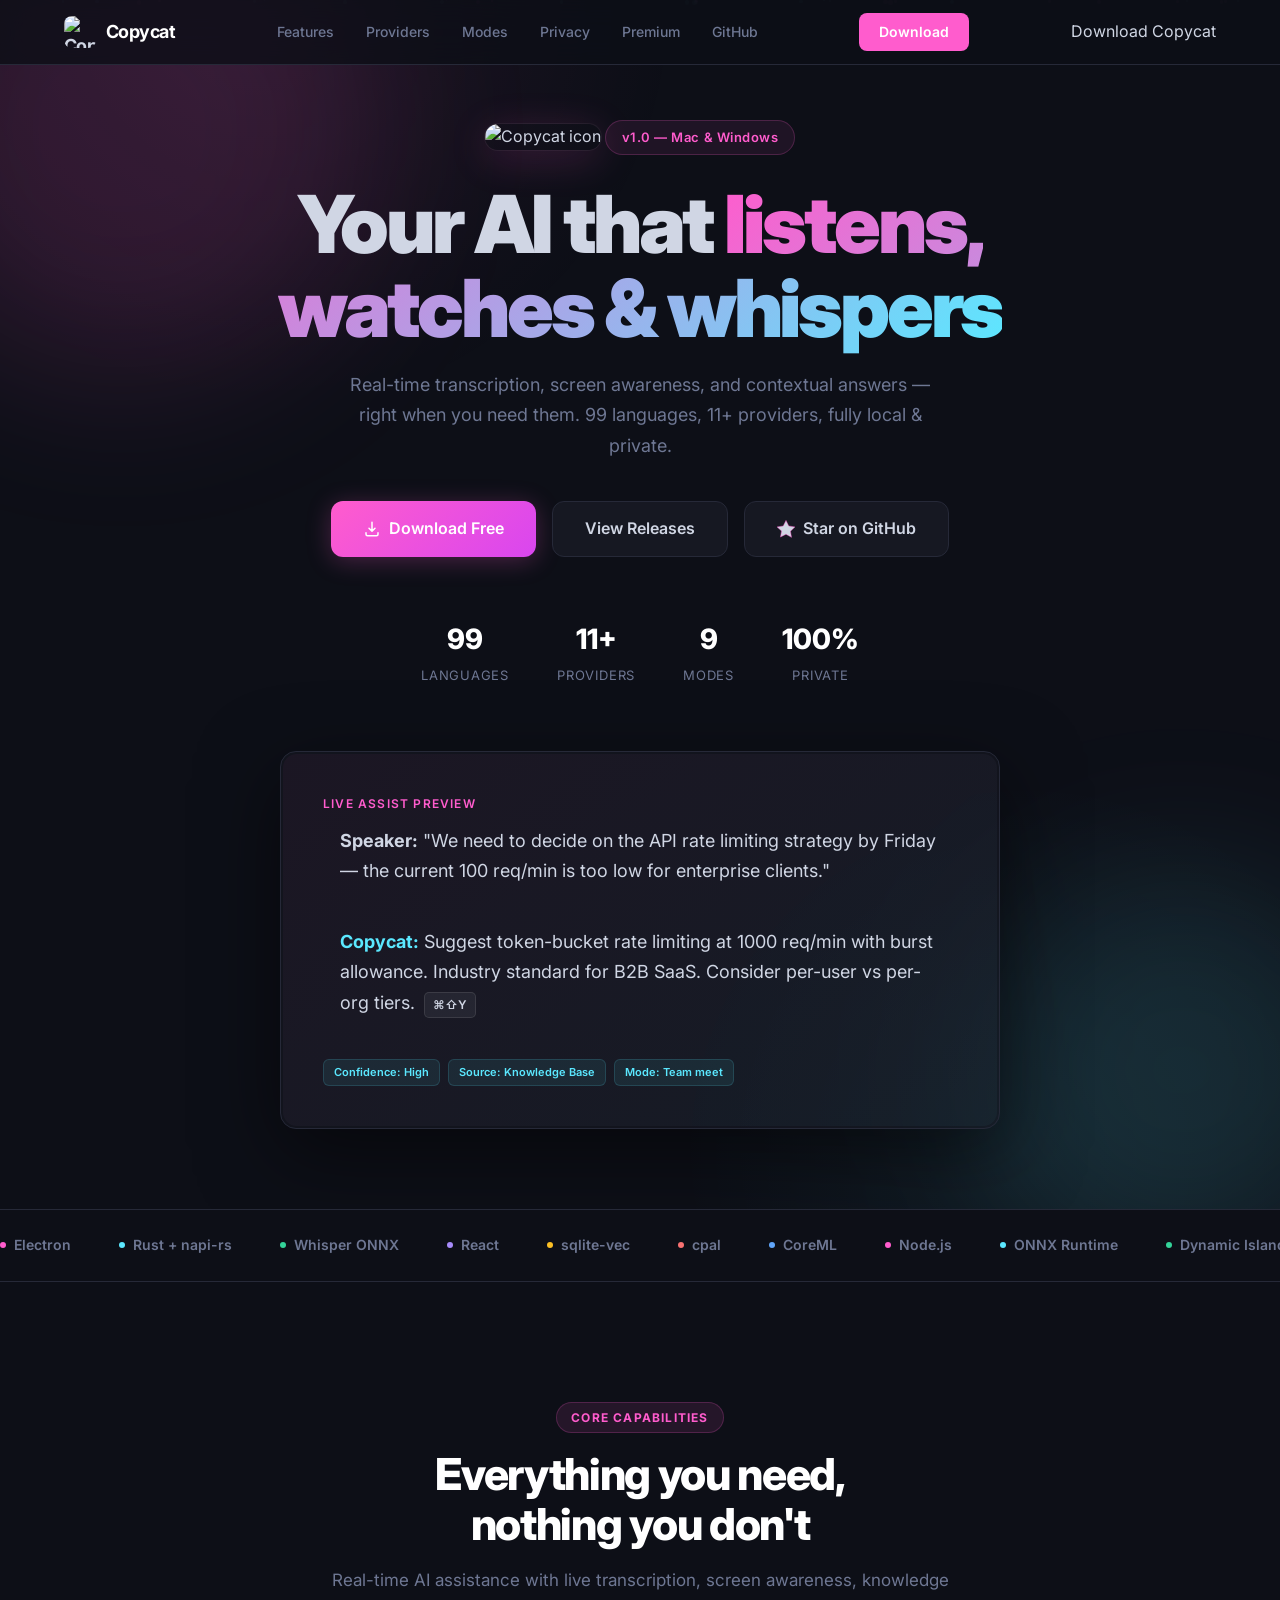
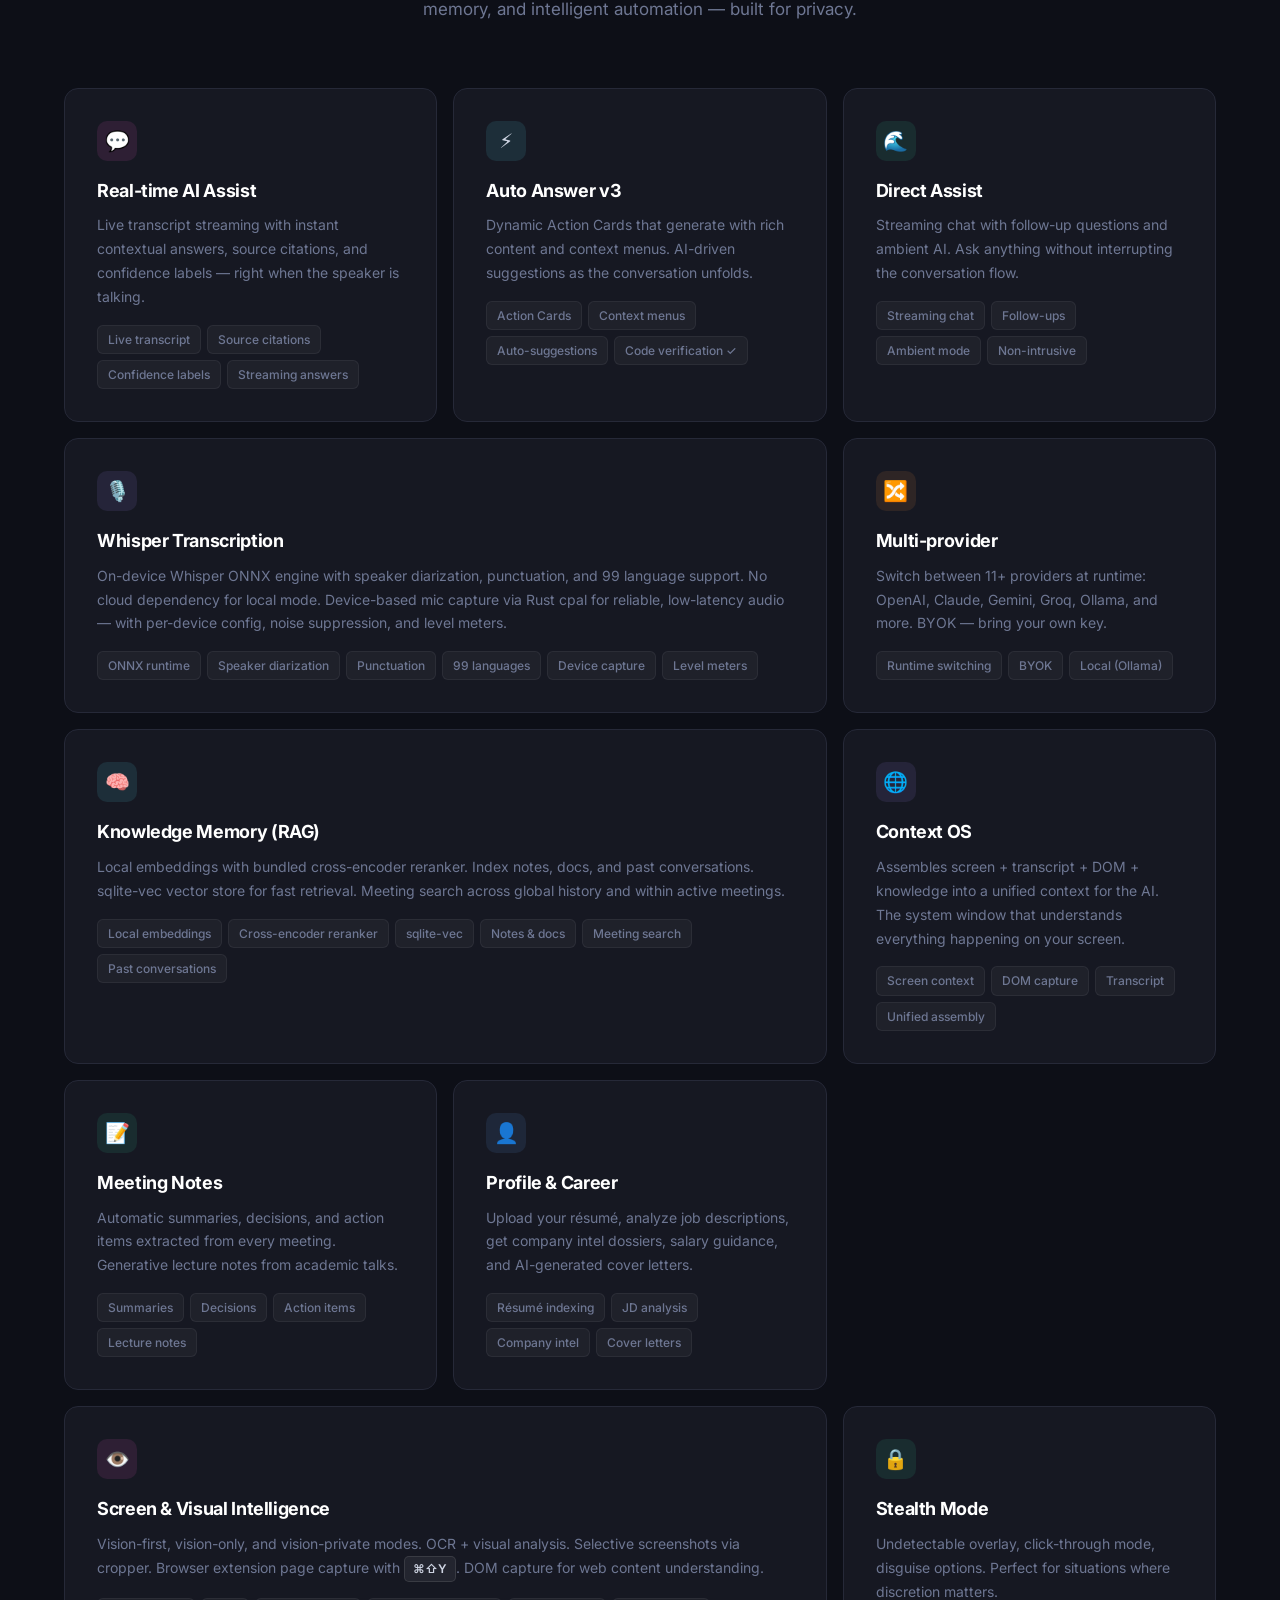
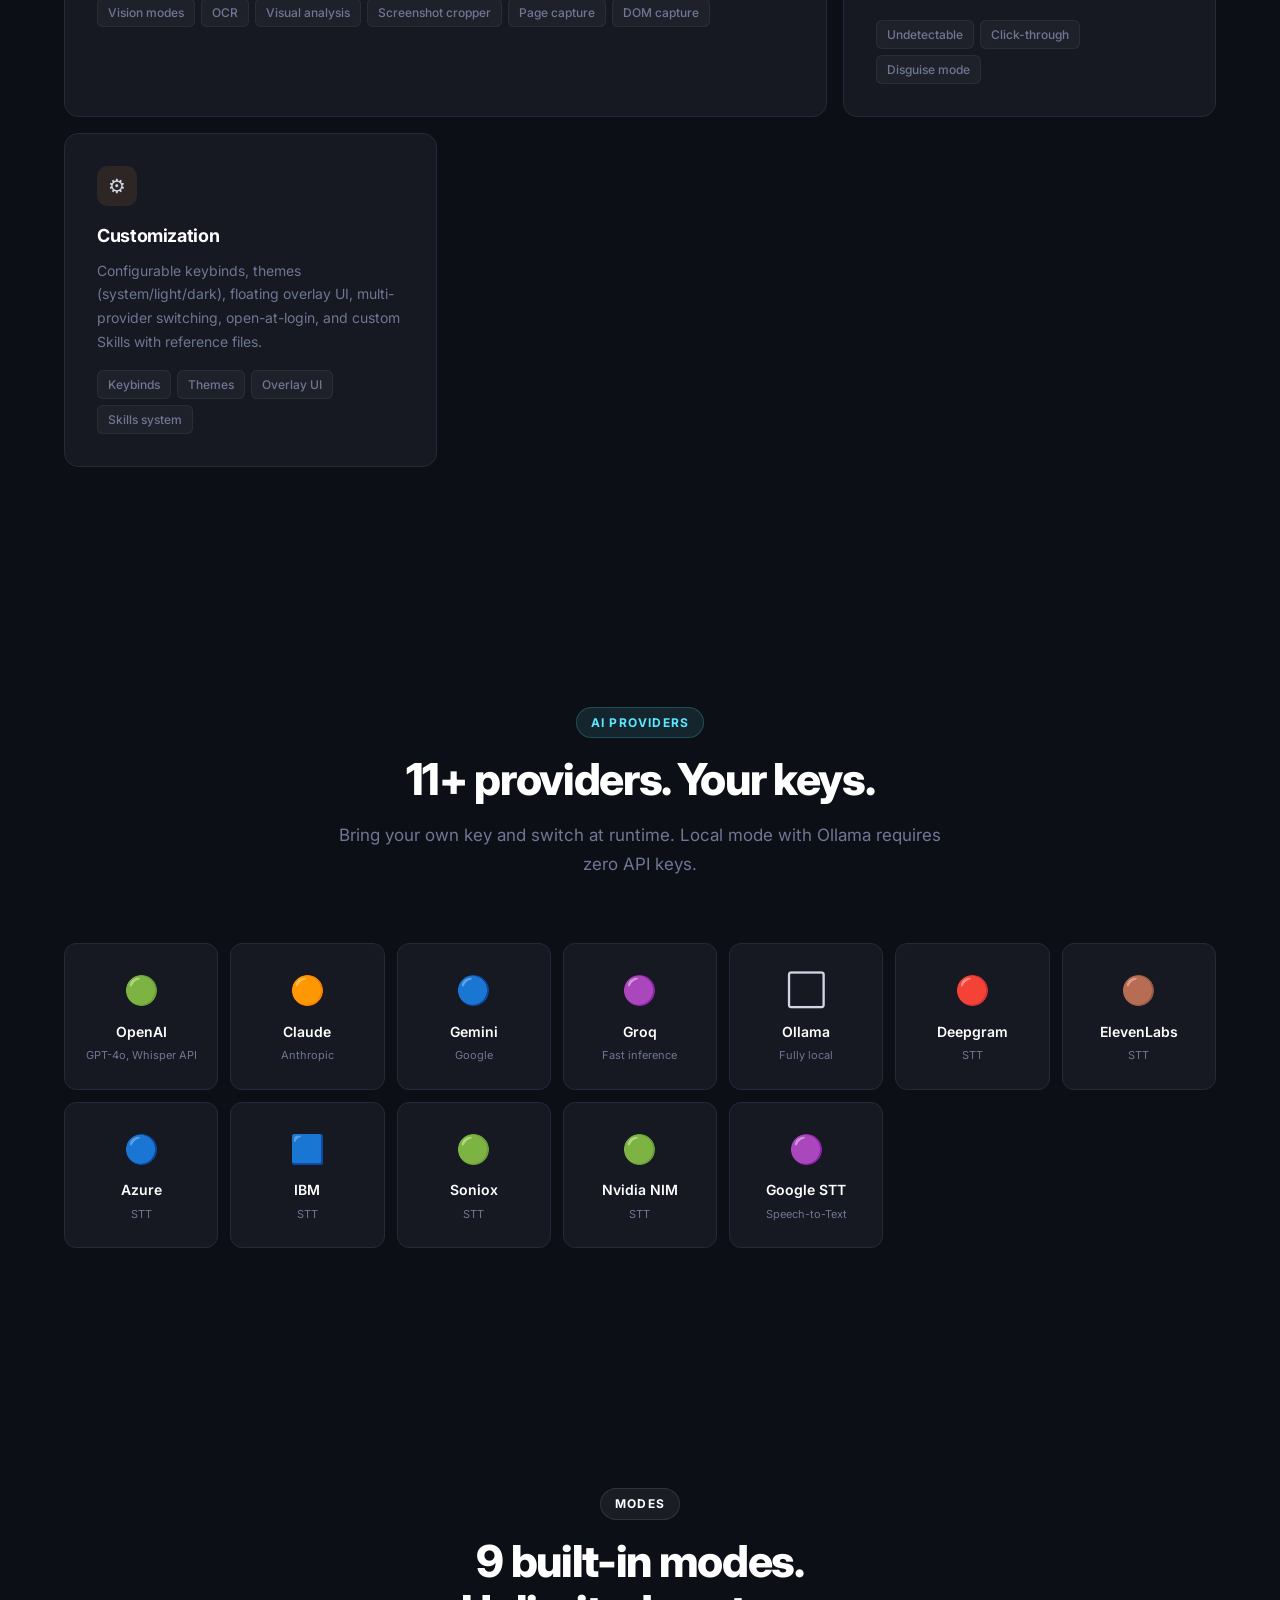
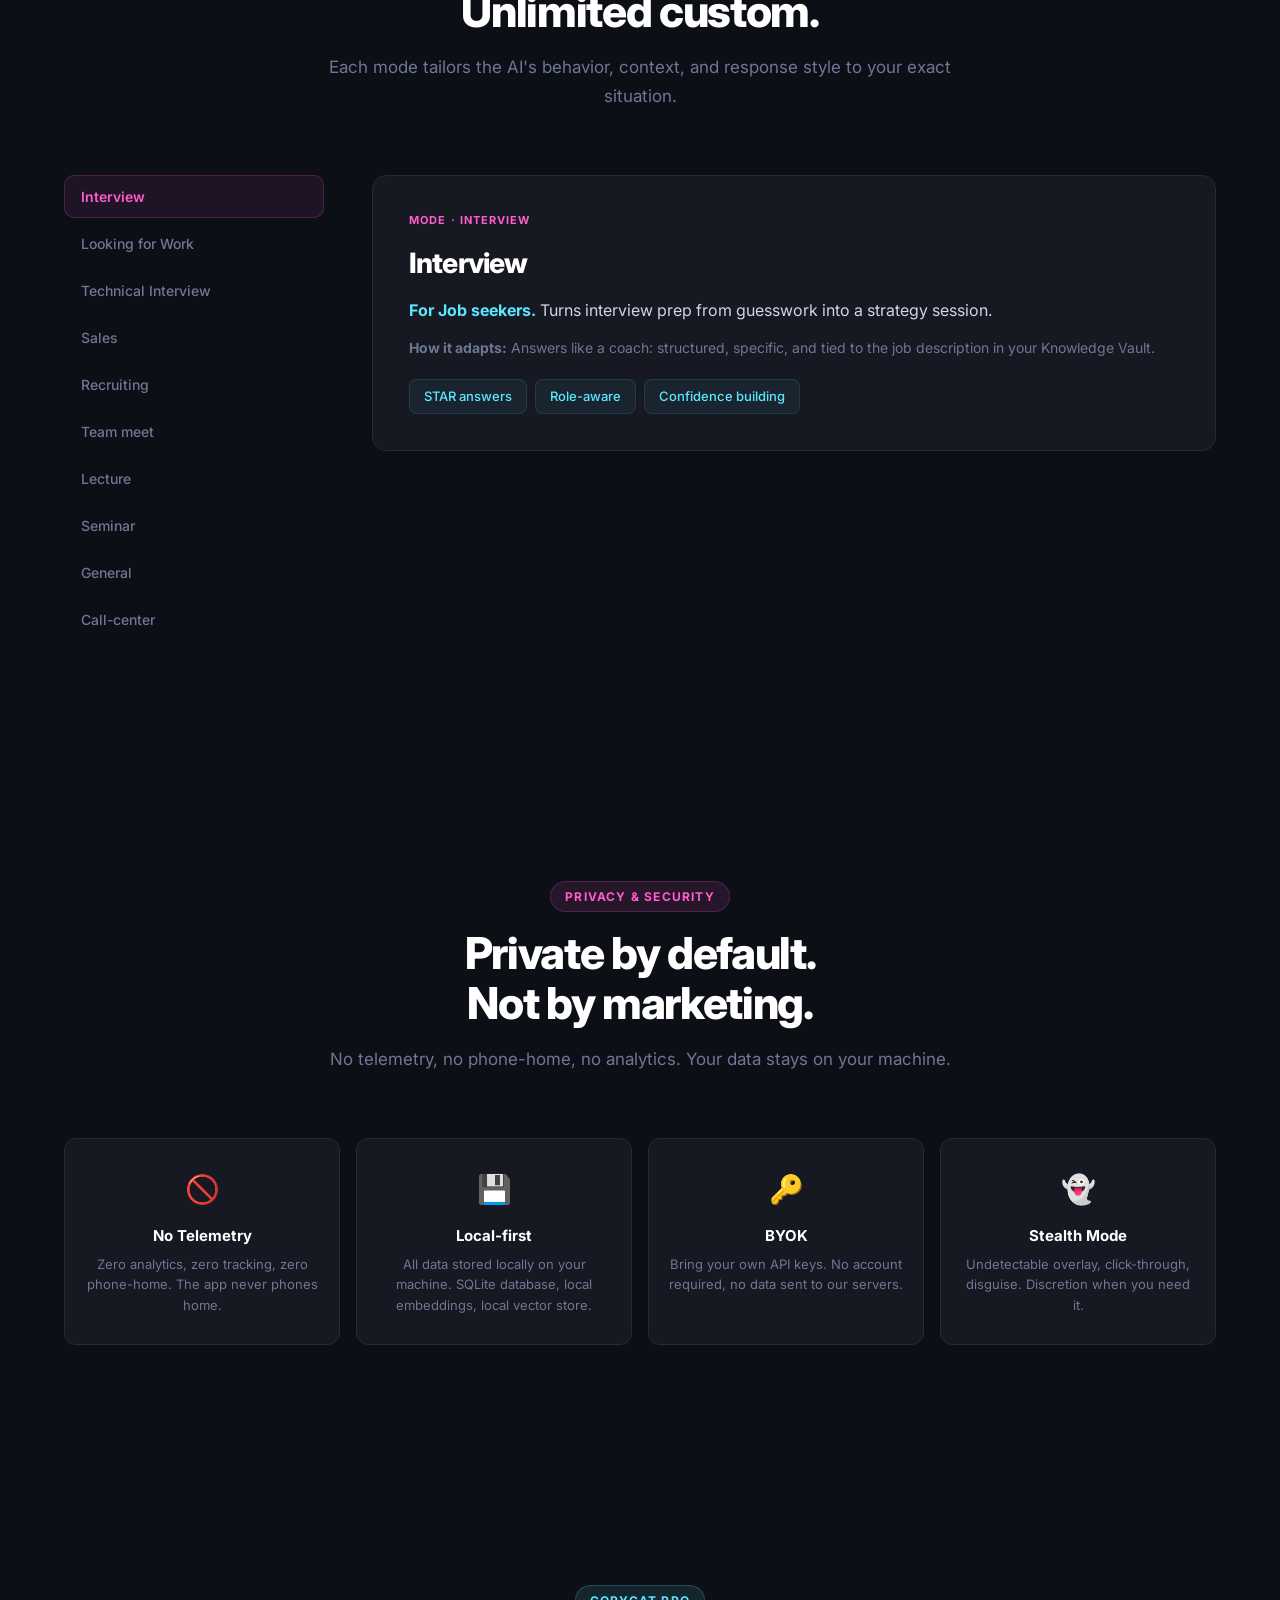
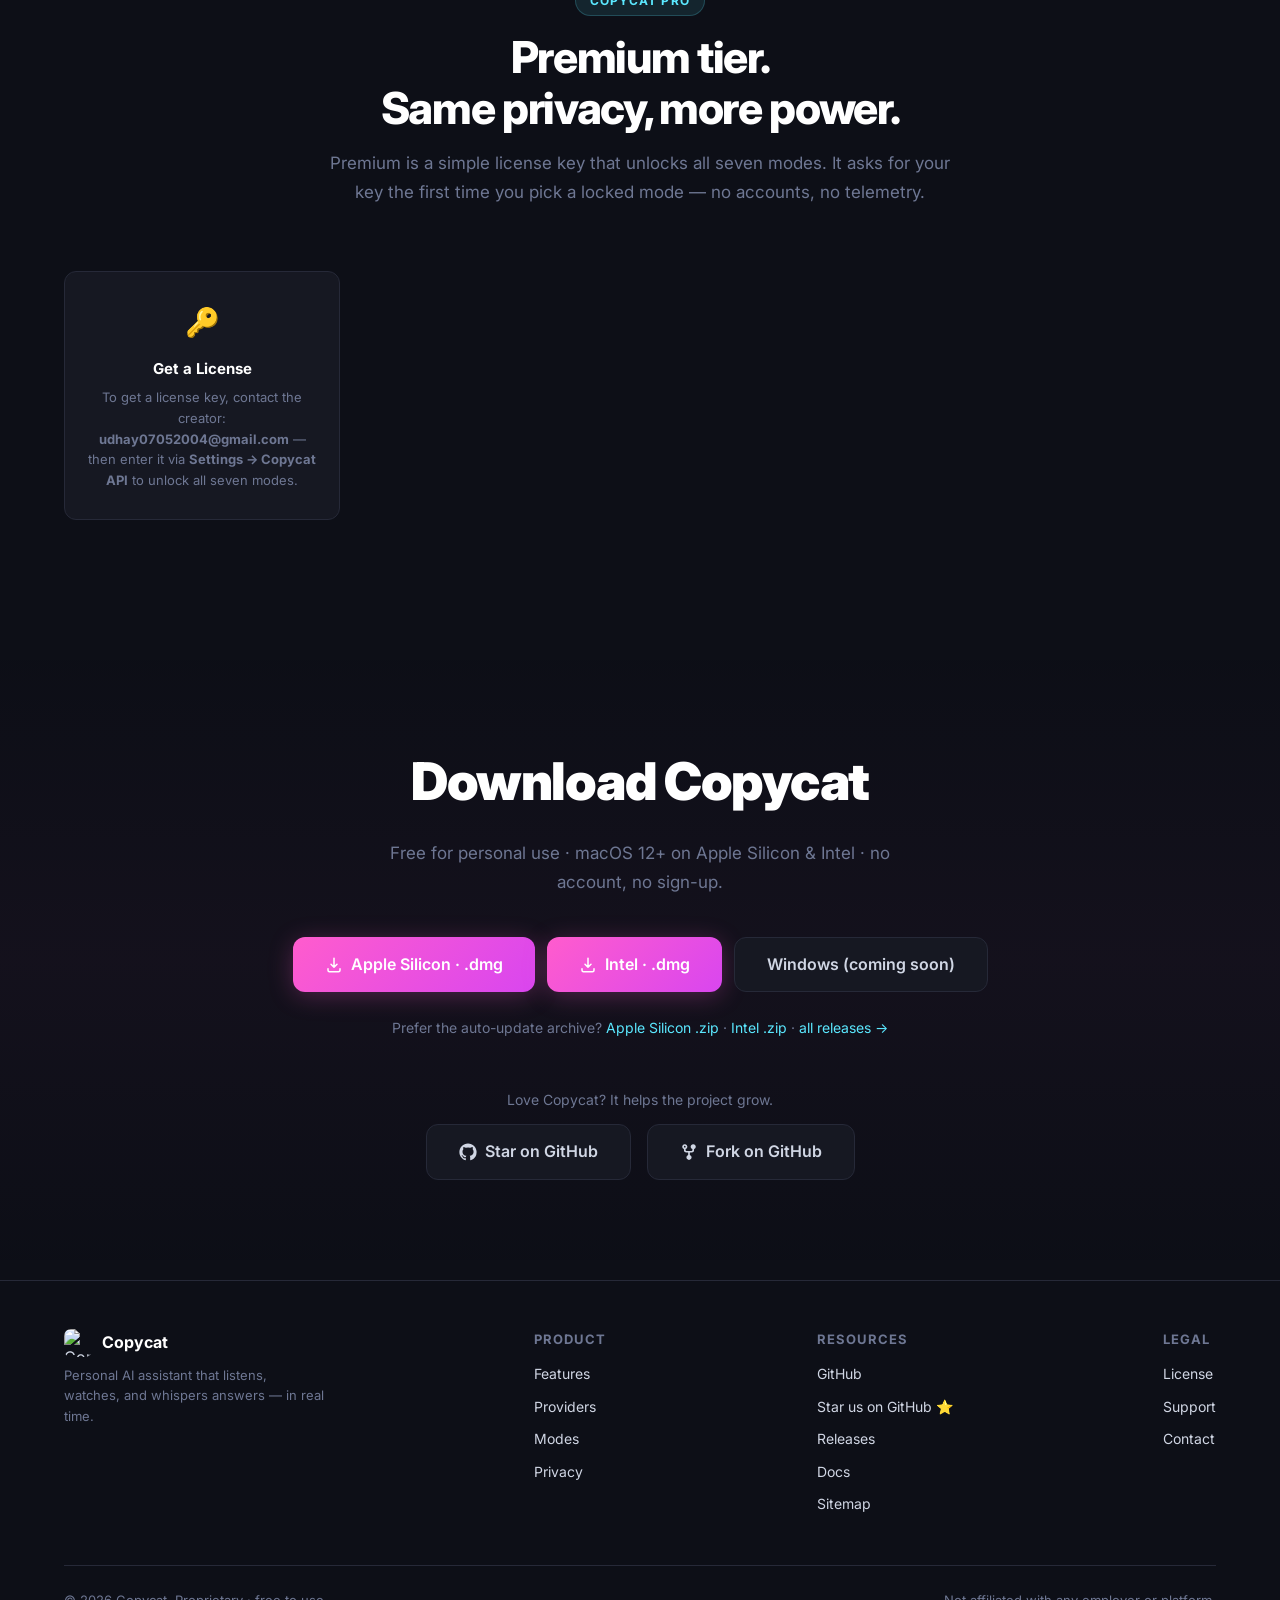
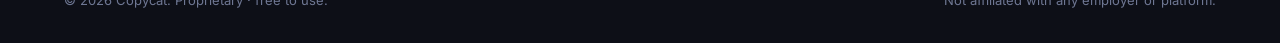
==== docs/index.html @ 07c659f7 "feat(site): publish production SEO landing page to GitHub Pages" ====
<!DOCTYPE html>
<html lang="en">
<head>
  <meta charset="UTF-8">
  <meta name="viewport" content="width=device-width, initial-scale=1.0">
  <title>Copycat — Free AI Meeting Assistant for Mac (Whisper · BYOK · Local-First)</title>
  <meta name="description" content="Copycat is a free, local-first AI meeting assistant for macOS. On-device Whisper transcription, real-time answers, automatic meeting notes, and RAG knowledge memory — with your own LLM keys (BYOK). Download for Apple Silicon & Intel Mac.">
  <meta name="keywords" content="AI meeting assistant, free AI assistant for Mac, real-time transcription, Whisper transcription macOS, on-device speech to text, BYOK LLM, interview prep AI, meeting notes AI, local-first AI, privacy-first AI, download Copycat macOS, Apple Silicon AI assistant, Intel Mac AI assistant">
  <meta name="author" content="Udhay Bhat">
  <meta name="robots" content="index, follow, max-image-preview:large, max-snippet:-1, max-video-preview:-1">
  <meta name="theme-color" content="#0d0f17">
  <meta property="og:site_name" content="Copycat">
  <meta property="og:type" content="website">
  <meta property="og:url" content="https://udhaybhat00.github.io/copycat/">
  <meta property="og:title" content="Copycat — Personal AI Assistant for Mac &amp; Windows">
  <meta property="og:description" content="Real-time AI that listens, watches, and whispers answers — in meetings, interviews, sales calls, lectures, and support.">
  <meta property="og:image" content="https://udhaybhat00.github.io/copycat/og-image.png">
  <meta property="og:image:type" content="image/png">
  <meta property="og:image:width" content="1200">
  <meta property="og:image:height" content="630">
  <meta property="og:image:alt" content="Copycat — the private AI meeting assistant for macOS and Windows">
  <meta name="twitter:card" content="summary_large_image">
  <meta name="twitter:url" content="https://udhaybhat00.github.io/copycat/">
  <meta name="twitter:title" content="Copycat — Personal AI Assistant for Mac &amp; Windows">
  <meta name="twitter:description" content="Real-time AI that listens, watches, and whispers answers — in meetings, interviews, sales calls, lectures, and support.">
  <meta name="twitter:image" content="https://udhaybhat00.github.io/copycat/og-image.png">
  <meta name="twitter:image:alt" content="Copycat — the private AI meeting assistant for macOS and Windows">
  <link rel="canonical" href="https://udhaybhat00.github.io/copycat/">
  <meta name="msapplication-TileColor" content="#0d0f17">
  <link rel="apple-touch-icon" sizes="180x180" href="https://udhaybhat00.github.io/copycat/icon.png">
  <link rel="icon" type="image/png" sizes="512x512" href="https://udhaybhat00.github.io/copycat/icon.png">
  <link rel="icon" type="image/png" sizes="32x32" href="https://udhaybhat00.github.io/copycat/icon.png">
  <link href="https://fonts.googleapis.com/css2?family=Inter:wght@300;400;500;600;700;800;900&display=swap" rel="stylesheet">
  <script type="application/ld+json">
  {
    "@context": "https://schema.org",
    "@type": "SoftwareApplication",
    "name": "Copycat",
    "description": "Personal AI assistant for Mac & Windows with real-time transcription, screen capture, knowledge memory, and privacy-first local processing.",
    "operatingSystem": "macOS 12+, Windows 10+",
    "applicationCategory": "DesktopApplication",
    "url": "https://udhaybhat00.github.io/copycat/",
    "downloadUrl": "https://github.com/udhaybhat00/copycat/releases/latest",
    "sameAs": ["https://github.com/udhaybhat00/copycat"],
    "logo": "https://udhaybhat00.github.io/copycat/icon.png",
    "thumbnailUrl": "https://udhaybhat00.github.io/copycat/icon.png",
    "offers": { "@type": "Offer", "price": "0", "priceCurrency": "USD" },
    "softwareVersion": "1.0.0"
  }
  </script>
  <script type="application/ld+json">
  {
    "@context": "https://schema.org",
    "@type": "FAQPage",
    "mainEntity": [
      {
        "@type": "Question",
        "name": "Is Copycat free?",
        "acceptedAnswer": { "@type": "Answer", "text": "Yes. Copycat is free to download and use for personal use. Copycat Pro is an optional paid upgrade unlocked with a license key; it never adds telemetry or accounts." }
      },
      {
        "@type": "Question",
        "name": "Does Copycat work offline?",
        "acceptedAnswer": { "@type": "Answer", "text": "Transcription and meeting memory are local-first and run on your Mac with on-device Whisper. AI answer generation uses your own LLM provider (BYOK), so those requests need internet access unless you point them at a local model such as Ollama." }
      },
      {
        "@type": "Question",
        "name": "Is my audio uploaded anywhere?",
        "acceptedAnswer": { "@type": "Answer", "text": "No. Audio is captured and transcribed on-device with Whisper. Only the text you choose to send to your configured LLM provider ever leaves your machine." }
      },
      {
        "@type": "Question",
        "name": "Which Macs are supported?",
        "acceptedAnswer": { "@type": "Answer", "text": "macOS 12 or later on Apple Silicon (M1/M2/M3/M4) and Intel (x64) Macs. Download the arm64 build for Apple Silicon and the Intel build for older Macs." }
      },
      {
        "@type": "Question",
        "name": "Do I need an API key to use Copycat?",
        "acceptedAnswer": { "@type": "Answer", "text": "AI answer generation uses bring-your-own-key (BYOK) LLMs such as OpenAI, Anthropic, or a local Ollama model — so you control the provider and cost, and no account is required to download the app." }
      },
      {
        "@type": "Question",
        "name": "Is there a Windows version of Copycat?",
        "acceptedAnswer": { "@type": "Answer", "text": "Not yet. The current release is macOS-only; a Windows 10/11 x64 build is in development and will be published on the GitHub Releases page." }
      },
      {
        "@type": "Question",
        "name": "Why does macOS say the developer cannot be verified?",
        "acceptedAnswer": { "@type": "Answer", "text": "The build is not notarized yet, so Gatekeeper shows a security warning on first launch. Right-click (Control-click) the app and choose Open — you only need to do this once." }
      }
    ]
  }
  </script>
  <style>
    :root {
      --bg: #0d0f17;
      --bg-card: #161822;
      --bg-card-hover: #1c1e2a;
      --border: #262938;
      --text: #d0d6e4;
      --text-muted: #6e7793;
      --magenta: #ff5ccd;
      --cyan: #5be8ff;
      --magenta-dim: #cc4aa3;
      --cyan-dim: #4abfcc;
    }
    * { margin: 0; padding: 0; box-sizing: border-box; }
    html { scroll-behavior: smooth; }
    body {
      font-family: 'Inter', -apple-system, BlinkMacSystemFont, 'Segoe UI', system-ui, sans-serif;
      background: var(--bg);
      color: var(--text);
      line-height: 1.6;
      overflow-x: hidden;
      -webkit-font-smoothing: antialiased;
    }
    .container { max-width: 1200px; margin: 0 auto; padding: 0 24px; }
    a { color: inherit; text-decoration: none; }

    /* ── Scrollbar ── */
    ::-webkit-scrollbar { width: 6px; }
    ::-webkit-scrollbar-track { background: var(--bg); }
    ::-webkit-scrollbar-thumb { background: #333; border-radius: 3px; }

    /* ── Navigation ── */
    .nav {
      position: fixed; top: 0; left: 0; right: 0; z-index: 100;
      background: rgba(13,15,23,.82);
      backdrop-filter: blur(24px) saturate(1.4);
      -webkit-backdrop-filter: blur(24px) saturate(1.4);
      border-bottom: 1px solid var(--border);
      transition: background .3s;
    }
    .nav-inner {
      max-width: 1200px; margin: 0 auto; padding: 0 24px;
      display: flex; align-items: center; justify-content: space-between;
      height: 64px;
    }
    .nav-logo {
      display: flex; align-items: center; gap: 10px; font-weight: 700; font-size: 18px;
      letter-spacing: -.03em;
    }
    .nav-logo img { width: 32px; height: 32px; border-radius: 8px; }
    .nav-logo span { color: #fff; }
    .nav-links { display: flex; gap: 32px; list-style: none; }
    .nav-links a {
      color: var(--text-muted); font-size: 14px; font-weight: 500;
      transition: color .2s;
    }
    .nav-links a:hover { color: var(--cyan); }
    .nav-cta {
      padding: 8px 20px; border-radius: 8px; font-size: 14px; font-weight: 600;
      background: var(--magenta); color: #fff;
      transition: all .25s cubic-bezier(.4,0,.2,1);
    }
    .nav-cta:hover { background: #e64fb8; transform: translateY(-1px); box-shadow: 0 4px 20px rgba(255,92,204,.3); }

    /* Mobile nav toggle */
    .nav-toggle { display: none; background: none; border: none; cursor: pointer; padding: 4px; }
    .nav-toggle span {
      display: block; width: 22px; height: 2px; background: var(--text);
      margin: 5px 0; transition: all .3s;
    }

    /* ── Hero ── */
    .hero {
      min-height: 100vh; display: flex; align-items: center; justify-content: center;
      position: relative; padding: 120px 24px 80px; text-align: center; overflow: hidden;
    }
    .hero::before {
      content: ''; position: absolute; top: -40%; left: -20%; width: 80%; height: 80%;
      background: radial-gradient(circle, rgba(255,92,204,.08) 0%, transparent 60%);
      animation: floatBlob 20s ease-in-out infinite alternate;
      pointer-events: none;
    }
    .hero::after {
      content: ''; position: absolute; bottom: -30%; right: -15%; width: 70%; height: 70%;
      background: radial-gradient(circle, rgba(91,232,255,.06) 0%, transparent 60%);
      animation: floatBlob 16s ease-in-out infinite alternate-reverse;
      pointer-events: none;
    }
    @keyframes floatBlob { 0%{transform:translate(0,0) scale(1)} 100%{transform:translate(40px,-30px) scale(1.1)} }
    .hero-content { position: relative; z-index: 2; max-width: 900px; }
    .hero-icon {
      width: 80px; height: 80px; border-radius: 20px; margin: 0 auto 32px;
      box-shadow: 0 8px 40px rgba(255,92,204,.2), 0 0 0 1px rgba(255,255,255,.05);
      animation: iconPulse 3s ease-in-out infinite;
    }
    @keyframes iconPulse { 0%,100%{transform:translateY(0)} 50%{transform:translateY(-6px)} }
    .hero-badge {
      display: inline-block; padding: 6px 16px; border-radius: 100px;
      background: rgba(255,92,204,.08); border: 1px solid rgba(255,92,204,.2);
      font-size: 13px; font-weight: 600; color: var(--magenta);
      margin-bottom: 24px; letter-spacing: .04em;
    }
    .hero h1 {
      font-size: clamp(40px, 7vw, 80px); font-weight: 900; line-height: 1.05;
      letter-spacing: -.04em; margin-bottom: 20px;
    }
    .hero h1 .glow { background: linear-gradient(135deg, var(--magenta), var(--cyan)); -webkit-background-clip: text; -webkit-text-fill-color: transparent; }
    .hero p {
      font-size: 18px; color: var(--text-muted); max-width: 600px;
      margin: 0 auto 40px; line-height: 1.7;
    }
    .hero-buttons { display: flex; gap: 16px; justify-content: center; flex-wrap: wrap; }
    .btn {
      display: inline-flex; align-items: center; gap: 8px; padding: 14px 32px;
      border-radius: 12px; font-size: 16px; font-weight: 600; cursor: pointer;
      border: none; transition: all .3s cubic-bezier(.4,0,.2,1); position: relative; overflow: hidden;
    }
    .btn-primary {
      background: linear-gradient(135deg, var(--magenta), #d946ef); color: #fff;
      box-shadow: 0 4px 24px rgba(255,92,204,.25);
    }
    .btn-primary:hover { transform: translateY(-2px); box-shadow: 0 8px 32px rgba(255,92,204,.35); }
    .btn-secondary {
      background: var(--bg-card); color: var(--text); border: 1px solid var(--border);
    }
    .btn-secondary:hover { border-color: var(--cyan); color: var(--cyan); transform: translateY(-2px); }
    .hero-stats {
      display: flex; gap: 48px; justify-content: center; margin-top: 60px; flex-wrap: wrap;
    }
    .hero-stat { text-align: center; }
    .hero-stat .num { font-size: 28px; font-weight: 800; color: #fff; display: block; }
    .hero-stat .label { font-size: 13px; color: var(--text-muted); text-transform: uppercase; letter-spacing: .06em; }

    /* ── Glass card ── */
    .glass-preview {
      margin-top: 64px; max-width: 720px; margin-left: auto; margin-right: auto;
      background: rgba(22,24,34,.6); border: 1px solid var(--border); border-radius: 16px;
      padding: 2px; box-shadow: 0 24px 80px rgba(0,0,0,.5);
    }
    .glass-preview-inner { padding: 40px; text-align: left; border-radius: 14px; background: linear-gradient(145deg, rgba(255,92,204,.04), rgba(91,232,255,.04)); }
    .glass-label { font-size: 12px; font-weight: 600; text-transform: uppercase; letter-spacing: .1em; color: var(--magenta); margin-bottom: 12px; }
    .glass-preview-inner p { color: var(--text); line-height: 1.7; }
    .glass-preview-inner .sources { margin-top: 16px; display: flex; gap: 8px; flex-wrap: wrap; }
    .glass-preview-inner .source {
      padding: 4px 10px; border-radius: 6px; font-size: 11px; font-weight: 600;
      background: rgba(91,232,255,.08); color: var(--cyan); border: 1px solid rgba(91,232,255,.15);
    }

    /* ── Section shared ── */
    .section { padding: 120px 0; position: relative; }
    .section-header { text-align: center; margin-bottom: 64px; }
    .section-header .tag {
      display: inline-block; padding: 5px 14px; border-radius: 100px;
      font-size: 12px; font-weight: 700; text-transform: uppercase; letter-spacing: .1em;
      margin-bottom: 16px;
    }
    .tag-magenta { background: rgba(255,92,204,.1); color: var(--magenta); border: 1px solid rgba(255,92,204,.2); }
    .tag-cyan { background: rgba(91,232,255,.1); color: var(--cyan); border: 1px solid rgba(91,232,255,.2); }
    .tag-white { background: rgba(255,255,255,.06); color: #fff; border: 1px solid rgba(255,255,255,.1); }
    .section-header h2 {
      font-size: clamp(28px, 4vw, 44px); font-weight: 800; letter-spacing: -.03em;
      line-height: 1.15; margin-bottom: 16px; color: #fff;
    }
    .section-header p { font-size: 17px; color: var(--text-muted); max-width: 640px; margin: 0 auto; line-height: 1.7; }

    /* ── Features grid ── */
    .features-grid {
      display: grid; gap: 16px;
      grid-template-columns: repeat(3, 1fr);
    }
    .features-grid.cols-2 { grid-template-columns: repeat(2, 1fr); }
    .feature-card {
      background: var(--bg-card); border: 1px solid var(--border); border-radius: 14px;
      padding: 32px; transition: all .35s cubic-bezier(.4,0,.2,1); position: relative; overflow: hidden;
    }
    .feature-card::before {
      content: ''; position: absolute; top: 0; left: 0; right: 0; height: 2px;
      background: linear-gradient(90deg, var(--magenta), var(--cyan));
      opacity: 0; transition: opacity .3s;
    }
    .feature-card:hover { border-color: rgba(255,92,204,.3); background: var(--bg-card-hover); transform: translateY(-4px); box-shadow: 0 12px 40px rgba(0,0,0,.3); }
    .feature-card:hover::before { opacity: 1; }
    .feature-card.wide { grid-column: span 2; }
    .feature-card.full { grid-column: span 3; }
    .feature-card .icon {
      width: 40px; height: 40px; border-radius: 10px; display: flex; align-items: center; justify-content: center;
      font-size: 20px; margin-bottom: 16px;
    }
    .icon-magenta { background: rgba(255,92,204,.1); }
    .icon-cyan { background: rgba(91,232,255,.1); }
    .icon-green { background: rgba(52,211,153,.1); }
    .icon-purple { background: rgba(167,139,250,.1); }
    .icon-orange { background: rgba(251,146,60,.1); }
    .icon-blue { background: rgba(96,165,250,.1); }
    .feature-card h3 { font-size: 18px; font-weight: 700; color: #fff; margin-bottom: 8px; letter-spacing: -.02em; }
    .feature-card p { font-size: 14px; color: var(--text-muted); line-height: 1.7; margin-bottom: 16px; }
    .feature-card ul { list-style: none; display: flex; flex-wrap: wrap; gap: 6px; }
    .feature-card li {
      padding: 4px 10px; border-radius: 6px; font-size: 12px; font-weight: 500;
      background: rgba(255,255,255,.04); color: var(--text-muted); border: 1px solid rgba(255,255,255,.06);
    }

    /* ── Providers ── */
    .providers-grid {
      display: grid; grid-template-columns: repeat(auto-fill, minmax(150px, 1fr)); gap: 12px;
    }
    .provider-card {
      background: var(--bg-card); border: 1px solid var(--border); border-radius: 12px;
      padding: 24px 16px; text-align: center; transition: all .3s;
    }
    .provider-card:hover { border-color: var(--cyan); transform: translateY(-2px); }
    .provider-card .name { font-size: 14px; font-weight: 600; color: #fff; margin-top: 8px; }
    .provider-card .sub { font-size: 11px; color: var(--text-muted); margin-top: 4px; }

    /* ── Modes ── */
    .modes-wrap { display: grid; grid-template-columns: 260px 1fr; gap: 48px; align-items: start; }
    .modes-nav { display: flex; flex-direction: column; gap: 4px; }
    .mode-btn {
      padding: 12px 16px; border-radius: 10px; border: 1px solid transparent;
      background: transparent; color: var(--text-muted); font-size: 14px; font-weight: 500;
      cursor: pointer; text-align: left; transition: all .25s; font-family: inherit;
    }
    .mode-btn:hover { color: #fff; background: rgba(255,255,255,.03); }
    .mode-btn.active {
      background: rgba(255,92,204,.08); border-color: rgba(255,92,204,.2);
      color: var(--magenta); font-weight: 600;
    }
    .mode-panel {
      background: var(--bg-card); border: 1px solid var(--border); border-radius: 14px;
      padding: 36px; min-height: 260px;
    }
    .mode-panel .tag { font-size: 11px; font-weight: 700; text-transform: uppercase; letter-spacing: .1em; color: var(--magenta); margin-bottom: 12px; }
    .mode-panel h3 { font-size: 28px; font-weight: 800; color: #fff; margin-bottom: 12px; letter-spacing: -.03em; }
    .mode-panel .what { font-size: 16px; color: var(--text); margin-bottom: 12px; line-height: 1.6; }
    .mode-panel .how { font-size: 14px; color: var(--text-muted); margin-bottom: 20px; line-height: 1.7; }
    .mode-panel ul { list-style: none; display: flex; flex-wrap: wrap; gap: 8px; }
    .mode-panel li {
      padding: 6px 14px; border-radius: 8px; font-size: 13px; font-weight: 500;
      background: rgba(91,232,255,.06); color: var(--cyan); border: 1px solid rgba(91,232,255,.12);
    }
    @keyframes fadeUp { from { opacity:0; transform:translateY(16px); } to { opacity:1; transform:translateY(0); } }

    /* ── Privacy / CTA ── */
    .privacy-grid { display: grid; grid-template-columns: repeat(4, 1fr); gap: 16px; }
    .privacy-card {
      background: var(--bg-card); border: 1px solid var(--border); border-radius: 12px;
      padding: 28px 20px; text-align: center; transition: all .3s;
    }
    .privacy-card:hover { transform: translateY(-2px); border-color: rgba(52,211,153,.3); }
    .privacy-card .icon { font-size: 28px; margin-bottom: 12px; }
    .privacy-card h4 { font-size: 15px; font-weight: 700; color: #fff; margin-bottom: 6px; }
    .privacy-card p { font-size: 13px; color: var(--text-muted); line-height: 1.6; }

    .cta-section {
      text-align: center; padding: 100px 24px;
      background: linear-gradient(180deg, transparent, rgba(255,92,204,.03), transparent);
    }
    .cta-section h2 { font-size: clamp(32px, 5vw, 52px); font-weight: 900; letter-spacing: -.03em; margin-bottom: 16px; color: #fff; }
    .cta-section p { font-size: 17px; color: var(--text-muted); margin-bottom: 40px; max-width: 560px; margin-left: auto; margin-right: auto; line-height: 1.7; }

    /* ── Footer ── */
    .footer {
      border-top: 1px solid var(--border); padding: 48px 0 32px;
    }
    .footer-inner {
      display: flex; justify-content: space-between; align-items: start; flex-wrap: wrap; gap: 32px;
    }
    .footer-brand { display: flex; align-items: center; gap: 10px; }
    .footer-brand img { width: 28px; height: 28px; border-radius: 7px; }
    .footer-brand span { font-weight: 700; font-size: 16px; color: #fff; }
    .footer-brand-desc { font-size: 13px; color: var(--text-muted); margin-top: 8px; max-width: 260px; line-height: 1.6; }
    .footer-col h4 { font-size: 13px; font-weight: 700; text-transform: uppercase; letter-spacing: .08em; color: var(--text-muted); margin-bottom: 14px; }
    .footer-col a { display: block; font-size: 14px; color: var(--text); margin-bottom: 10px; transition: color .2s; }
    .footer-col a:hover { color: var(--cyan); }
    .footer-bottom {
      margin-top: 40px; padding-top: 24px; border-top: 1px solid var(--border);
      display: flex; justify-content: space-between; align-items: center; flex-wrap: wrap; gap: 12px;
    }
    .footer-bottom p { font-size: 13px; color: var(--text-muted); }

    /* ── Scroll animations ── */
    .reveal { opacity: 0; transform: translateY(28px); transition: opacity .7s cubic-bezier(.4,0,.2,1), transform .7s cubic-bezier(.4,0,.2,1); }
    .reveal.visible { opacity: 1; transform: translateY(0); }
    .reveal-stagger > * { opacity: 0; transform: translateY(20px); transition: opacity .5s cubic-bezier(.4,0,.2,1), transform .5s cubic-bezier(.4,0,.2,1); }
    .reveal-stagger.visible > *:nth-child(1) { transition-delay: .05s; }
    .reveal-stagger.visible > *:nth-child(2) { transition-delay: .1s; }
    .reveal-stagger.visible > *:nth-child(3) { transition-delay: .15s; }
    .reveal-stagger.visible > *:nth-child(4) { transition-delay: .2s; }
    .reveal-stagger.visible > *:nth-child(5) { transition-delay: .25s; }
    .reveal-stagger.visible > *:nth-child(6) { transition-delay: .3s; }
    .reveal-stagger.visible > *:nth-child(n+7) { transition-delay: .35s; }
    .reveal-stagger.visible > * { opacity: 1; transform: translateY(0); }

    /* ── Floating particles ── */
    .particles { position: fixed; top: 0; left: 0; width: 100%; height: 100%; pointer-events: none; z-index: 0; }
    .particle {
      position: absolute; border-radius: 50%; opacity: .15;
      animation: particleDrift linear infinite;
    }
    @keyframes particleDrift {
      0% { transform: translateY(100vh) rotate(0deg); opacity: 0; }
      10% { opacity: .15; }
      90% { opacity: .15; }
      100% { transform: translateY(-10vh) rotate(360deg); opacity: 0; }
    }

    /* ── Tech stack marquee ── */
    .tech-marquee {
      overflow: hidden; padding: 24px 0; border-top: 1px solid var(--border); border-bottom: 1px solid var(--border);
    }
    .marquee-track {
      display: flex; gap: 48px; animation: marqueeScroll 40s linear infinite; width: max-content;
    }
    .marquee-track:hover { animation-play-state: paused; }
    .tech-item { font-size: 14px; font-weight: 600; color: var(--text-muted); white-space: nowrap; display: flex; align-items: center; gap: 8px; }
    .tech-item .dot { width: 6px; height: 6px; border-radius: 50%; }
    @keyframes marqueeScroll { 0%{transform:translateX(0)} 100%{transform:translateX(-50%)} }

    /* ── Responsive ── */
    @media (max-width: 1024px) {
      .features-grid { grid-template-columns: repeat(2, 1fr); }
      .feature-card.wide { grid-column: span 2; }
      .feature-card.full { grid-column: span 2; }
      .privacy-grid { grid-template-columns: repeat(2, 1fr); }
      .modes-wrap { grid-template-columns: 1fr; gap: 24px; }
      .modes-nav { flex-direction: row; flex-wrap: wrap; gap: 6px; }
      .mode-btn { padding: 8px 14px; font-size: 13px; }
    }
    @media (max-width: 768px) {
      .nav-links { display: none; }
      .nav-cta { display: none; }
      .nav-toggle { display: block; }
      /* Mobile menu open */
      .nav.open .nav-links {
        display: flex; flex-direction: column; position: absolute; top: 64px; left: 0; right: 0;
        background: rgba(13,15,23,.96); backdrop-filter: blur(24px); padding: 16px 24px 24px;
        border-bottom: 1px solid var(--border); gap: 16px;
      }
      .nav.open .nav-cta-mobile { display: inline-block; }
      .nav-cta-mobile {
        display: none; margin-top: 8px; padding: 10px 24px; border-radius: 8px; font-size: 14px;
        font-weight: 600; background: var(--magenta); color: #fff; text-align: center;
      }
      .features-grid { grid-template-columns: 1fr; }
      .feature-card.wide, .feature-card.full { grid-column: span 1; }
      .privacy-grid { grid-template-columns: 1fr; }
      .hero h1 { font-size: 36px; }
      .hero-stats { gap: 24px; }
      .hero-stat .num { font-size: 22px; }
      .footer-inner { flex-direction: column; }
    }

    /* ── Floating Orb Glow ── */
    .orb {
      position: absolute; border-radius: 50%; filter: blur(80px); pointer-events: none; z-index: 0;
    }
    .orb-magenta { background: rgba(255,92,204,.12); }
    .orb-cyan { background: rgba(91,232,255,.1); }

    /* ── Divider ── */
    .divider { width: 60px; height: 2px; background: linear-gradient(90deg, var(--magenta), var(--cyan)); margin: 0 auto; border-radius: 1px; }

    /* ── Keyboard shortcut ── */
    .kbd {
      display: inline-block; padding: 2px 8px; border-radius: 5px; font-size: 12px; font-weight: 600;
      background: rgba(255,255,255,.06); border: 1px solid rgba(255,255,255,.1); color: var(--text);
      font-family: inherit;
    }
  </style>
</head>
<body>

  <!-- ── Floating Particles ── -->
  <div class="particles" id="particles"></div>

  <!-- ── Navigation ── -->
  <nav class="nav" id="nav">
    <div class="nav-inner">
      <a href="#" class="nav-logo">
        <img src="https://udhaybhat00.github.io/copycat/icon.png" alt="Copycat" width="32" height="32">
        <span>Copycat</span>
      </a>
      <ul class="nav-links">
        <li><a href="#features">Features</a></li>
        <li><a href="#providers">Providers</a></li>
        <li><a href="#modes">Modes</a></li>
        <li><a href="#privacy">Privacy</a></li>
        <li><a href="#premium">Premium</a></li>
        <li><a href="https://github.com/udhaybhat00/copycat" target="_blank" rel="noopener">GitHub</a></li>
      </ul>
      <a href="#download" class="nav-cta">Download</a>
      <a href="#download" class="nav-cta-mobile" style="display:none;">Download Copycat</a>
      <button class="nav-toggle" id="navToggle" aria-label="Toggle menu">
        <span></span><span></span><span></span>
      </button>
    </div>
  </nav>

  <!-- ── Hero ── -->
  <section class="hero">
    <div class="orb orb-magenta" style="width:500px;height:500px;top:-10%;left:-10%;"></div>
    <div class="orb orb-cyan" style="width:400px;height:400px;bottom:-5%;right:-8%;"></div>
    <div class="hero-content">
      <img src="https://udhaybhat00.github.io/copycat/icon.png" alt="Copycat icon" class="hero-icon" width="80" height="80">
      <div class="hero-badge">v1.0 — Mac &amp; Windows</div>
      <h1>Your AI that <span class="glow">listens, watches &amp; whispers</span></h1>
      <p>Real-time transcription, screen awareness, and contextual answers — right when you need them. 99 languages, 11+ providers, fully local &amp; private.</p>
      <div class="hero-buttons">
        <a href="#download" class="btn btn-primary">
          <svg width="18" height="18" fill="none" viewBox="0 0 24 24"><path d="M12 3v12m0 0l-4-4m4 4l4-4M4 17v2a2 2 0 002 2h12a2 2 0 002-2v-2" stroke="#fff" stroke-width="2" stroke-linecap="round" stroke-linejoin="round"/></svg>
          Download Free
        </a>
        <a href="https://github.com/udhaybhat00/copycat/releases" class="btn btn-secondary" target="_blank" rel="noopener">View Releases</a>
        <a href="https://github.com/udhaybhat00/copycat" class="btn btn-secondary" target="_blank" rel="noopener">
          <svg width="18" height="18" viewBox="0 0 24 24" fill="currentColor" aria-hidden="true"><path d="M12 .587l3.668 7.431 8.2 1.193-5.934 5.787 1.401 8.168L12 18.897l-7.335 3.857 1.401-8.168L.132 9.211l8.2-1.193z" stroke="#ff5ccd" stroke-width="0.6"/></svg>
          Star on GitHub
        </a>
      </div>
      <div class="hero-stats">
        <div class="hero-stat"><span class="num">99</span><span class="label">Languages</span></div>
        <div class="hero-stat"><span class="num">11+</span><span class="label">Providers</span></div>
        <div class="hero-stat"><span class="num">9</span><span class="label">Modes</span></div>
        <div class="hero-stat"><span class="num">100%</span><span class="label">Private</span></div>
      </div>
      <div class="glass-preview">
        <div class="glass-preview-inner">
          <div class="glass-label">Live Assist Preview</div>
          <p><strong>Speaker:</strong> "We need to decide on the API rate limiting strategy by Friday — the current 100 req/min is too low for enterprise clients."</p>
          <p style="margin-top:12px;"><strong style="color:var(--cyan);">Copycat:</strong> Suggest token-bucket rate limiting at 1000 req/min with burst allowance. Industry standard for B2B SaaS. Consider per-user vs per-org tiers. <span class="kbd" style="margin-left:4px;">⌘⇧Y</span></p>
          <div class="sources">
            <span class="source">Confidence: High</span>
            <span class="source">Source: Knowledge Base</span>
            <span class="source">Mode: Team meet</span>
          </div>
        </div>
      </div>
    </div>
  </section>

  <!-- ── Tech Stack Marquee ── -->
  <div class="tech-marquee">
    <div class="marquee-track" id="marquee">
      <span class="tech-item"><span class="dot" style="background:var(--magenta)"></span>Electron</span>
      <span class="tech-item"><span class="dot" style="background:var(--cyan)"></span>Rust + napi-rs</span>
      <span class="tech-item"><span class="dot" style="background:#34d399"></span>Whisper ONNX</span>
      <span class="tech-item"><span class="dot" style="background:#a78bfa"></span>React</span>
      <span class="tech-item"><span class="dot" style="background:#fbbf24"></span>sqlite-vec</span>
      <span class="tech-item"><span class="dot" style="background:#f87171"></span>cpal</span>
      <span class="tech-item"><span class="dot" style="background:#60a5fa"></span>CoreML</span>
      <span class="tech-item"><span class="dot" style="background:var(--magenta)"></span>Node.js</span>
      <span class="tech-item"><span class="dot" style="background:var(--cyan)"></span>ONNX Runtime</span>
      <span class="tech-item"><span class="dot" style="background:#34d399"></span>Dynamic Island UI</span>
      <span class="tech-item"><span class="dot" style="background:#a78bfa"></span>WebSocket</span>
      <span class="tech-item"><span class="dot" style="background:#fbbf24"></span>Cross-Encoder Reranker</span>
      <!-- Duplicate for seamless loop -->
      <span class="tech-item"><span class="dot" style="background:var(--magenta)"></span>Electron</span>
      <span class="tech-item"><span class="dot" style="background:var(--cyan)"></span>Rust + napi-rs</span>
      <span class="tech-item"><span class="dot" style="background:#34d399"></span>Whisper ONNX</span>
      <span class="tech-item"><span class="dot" style="background:#a78bfa"></span>React</span>
      <span class="tech-item"><span class="dot" style="background:#fbbf24"></span>sqlite-vec</span>
      <span class="tech-item"><span class="dot" style="background:#f87171"></span>cpal</span>
      <span class="tech-item"><span class="dot" style="background:#60a5fa"></span>CoreML</span>
      <span class="tech-item"><span class="dot" style="background:var(--magenta)"></span>Node.js</span>
      <span class="tech-item"><span class="dot" style="background:var(--cyan)"></span>ONNX Runtime</span>
      <span class="tech-item"><span class="dot" style="background:#34d399"></span>Dynamic Island UI</span>
      <span class="tech-item"><span class="dot" style="background:#a78bfa"></span>WebSocket</span>
      <span class="tech-item"><span class="dot" style="background:#fbbf24"></span>Cross-Encoder Reranker</span>
    </div>
  </div>

  <!-- ── Core Features ── -->
  <section class="section" id="features">
    <div class="container">
      <div class="section-header reveal">
        <div class="tag tag-magenta">Core Capabilities</div>
        <h2>Everything you need,<br>nothing you don't</h2>
        <p>Real-time AI assistance with live transcription, screen awareness, knowledge memory, and intelligent automation — built for privacy.</p>
      </div>
      <div class="features-grid reveal-stagger">

        <!-- Real-time AI -->
        <div class="feature-card">
          <div class="icon icon-magenta">💬</div>
          <h3>Real-time AI Assist</h3>
          <p>Live transcript streaming with instant contextual answers, source citations, and confidence labels — right when the speaker is talking.</p>
          <ul>
            <li>Live transcript</li>
            <li>Source citations</li>
            <li>Confidence labels</li>
            <li>Streaming answers</li>
          </ul>
        </div>

        <!-- Auto Answer -->
        <div class="feature-card">
          <div class="icon icon-cyan">⚡</div>
          <h3>Auto Answer v3</h3>
          <p>Dynamic Action Cards that generate with rich content and context menus. AI-driven suggestions as the conversation unfolds.</p>
          <ul>
            <li>Action Cards</li>
            <li>Context menus</li>
            <li>Auto-suggestions</li>
            <li>Code verification ✓</li>
          </ul>
        </div>

        <!-- Direct Assist -->
        <div class="feature-card">
          <div class="icon icon-green">🌊</div>
          <h3>Direct Assist</h3>
          <p>Streaming chat with follow-up questions and ambient AI. Ask anything without interrupting the conversation flow.</p>
          <ul>
            <li>Streaming chat</li>
            <li>Follow-ups</li>
            <li>Ambient mode</li>
            <li>Non-intrusive</li>
          </ul>
        </div>

        <!-- Transcription -->
        <div class="feature-card wide">
          <div class="icon icon-purple">🎙️</div>
          <h3>Whisper Transcription</h3>
          <p>On-device Whisper ONNX engine with speaker diarization, punctuation, and 99 language support. No cloud dependency for local mode. Device-based mic capture via Rust cpal for reliable, low-latency audio — with per-device config, noise suppression, and level meters.</p>
          <ul>
            <li>ONNX runtime</li>
            <li>Speaker diarization</li>
            <li>Punctuation</li>
            <li>99 languages</li>
            <li>Device capture</li>
            <li>Level meters</li>
          </ul>
        </div>

        <!-- Multi-provider -->
        <div class="feature-card">
          <div class="icon icon-orange">🔀</div>
          <h3>Multi-provider</h3>
          <p>Switch between 11+ providers at runtime: OpenAI, Claude, Gemini, Groq, Ollama, and more. BYOK — bring your own key.</p>
          <ul>
            <li>Runtime switching</li>
            <li>BYOK</li>
            <li>Local (Ollama)</li>
          </ul>
        </div>

        <!-- Knowledge Memory -->
        <div class="feature-card wide">
          <div class="icon icon-cyan">🧠</div>
          <h3>Knowledge Memory (RAG)</h3>
          <p>Local embeddings with bundled cross-encoder reranker. Index notes, docs, and past conversations. sqlite-vec vector store for fast retrieval. Meeting search across global history and within active meetings.</p>
          <ul>
            <li>Local embeddings</li>
            <li>Cross-encoder reranker</li>
            <li>sqlite-vec</li>
            <li>Notes &amp; docs</li>
            <li>Meeting search</li>
            <li>Past conversations</li>
          </ul>
        </div>

        <!-- Context OS -->
        <div class="feature-card">
          <div class="icon icon-purple">🌐</div>
          <h3>Context OS</h3>
          <p>Assembles screen + transcript + DOM + knowledge into a unified context for the AI. The system window that understands everything happening on your screen.</p>
          <ul>
            <li>Screen context</li>
            <li>DOM capture</li>
            <li>Transcript</li>
            <li>Unified assembly</li>
          </ul>
        </div>

        <!-- Meeting Notes -->
        <div class="feature-card">
          <div class="icon icon-green">📝</div>
          <h3>Meeting Notes</h3>
          <p>Automatic summaries, decisions, and action items extracted from every meeting. Generative lecture notes from academic talks.</p>
          <ul>
            <li>Summaries</li>
            <li>Decisions</li>
            <li>Action items</li>
            <li>Lecture notes</li>
          </ul>
        </div>

        <!-- Profile & Career -->
        <div class="feature-card">
          <div class="icon icon-blue">👤</div>
          <h3>Profile &amp; Career</h3>
          <p>Upload your résumé, analyze job descriptions, get company intel dossiers, salary guidance, and AI-generated cover letters.</p>
          <ul>
            <li>Résumé indexing</li>
            <li>JD analysis</li>
            <li>Company intel</li>
            <li>Cover letters</li>
          </ul>
        </div>

        <!-- Screen & Visual -->
        <div class="feature-card wide">
          <div class="icon icon-magenta">👁️</div>
          <h3>Screen &amp; Visual Intelligence</h3>
          <p>Vision-first, vision-only, and vision-private modes. OCR + visual analysis. Selective screenshots via cropper. Browser extension page capture with <span class="kbd">⌘⇧Y</span>. DOM capture for web content understanding.</p>
          <ul>
            <li>Vision modes</li>
            <li>OCR</li>
            <li>Visual analysis</li>
            <li>Screenshot cropper</li>
            <li>Page capture</li>
            <li>DOM capture</li>
          </ul>
        </div>

        <!-- Stealth & Privacy -->
        <div class="feature-card">
          <div class="icon icon-green">🔒</div>
          <h3>Stealth Mode</h3>
          <p>Undetectable overlay, click-through mode, disguise options. Perfect for situations where discretion matters.</p>
          <ul>
            <li>Undetectable</li>
            <li>Click-through</li>
            <li>Disguise mode</li>
          </ul>
        </div>

        <!-- Customization -->
        <div class="feature-card">
          <div class="icon icon-orange">⚙️</div>
          <h3>Customization</h3>
          <p>Configurable keybinds, themes (system/light/dark), floating overlay UI, multi-provider switching, open-at-login, and custom Skills with reference files.</p>
          <ul>
            <li>Keybinds</li>
            <li>Themes</li>
            <li>Overlay UI</li>
            <li>Skills system</li>
          </ul>
        </div>

      </div>
    </div>
  </section>

  <!-- ── Providers ── -->
  <section class="section" id="providers">
    <div class="container">
      <div class="section-header reveal">
        <div class="tag tag-cyan">AI Providers</div>
        <h2>11+ providers. Your keys.</h2>
        <p>Bring your own key and switch at runtime. Local mode with Ollama requires zero API keys.</p>
      </div>
      <div class="providers-grid reveal-stagger">
        <div class="provider-card"><div style="font-size:28px;">🟢</div><div class="name">OpenAI</div><div class="sub">GPT-4o, Whisper API</div></div>
        <div class="provider-card"><div style="font-size:28px;">🟠</div><div class="name">Claude</div><div class="sub">Anthropic</div></div>
        <div class="provider-card"><div style="font-size:28px;">🔵</div><div class="name">Gemini</div><div class="sub">Google</div></div>
        <div class="provider-card"><div style="font-size:28px;">🟣</div><div class="name">Groq</div><div class="sub">Fast inference</div></div>
        <div class="provider-card"><div style="font-size:28px;">⬜</div><div class="name">Ollama</div><div class="sub">Fully local</div></div>
        <div class="provider-card"><div style="font-size:28px;">🔴</div><div class="name">Deepgram</div><div class="sub">STT</div></div>
        <div class="provider-card"><div style="font-size:28px;">🟤</div><div class="name">ElevenLabs</div><div class="sub">STT</div></div>
        <div class="provider-card"><div style="font-size:28px;">🔵</div><div class="name">Azure</div><div class="sub">STT</div></div>
        <div class="provider-card"><div style="font-size:28px;">🟦</div><div class="name">IBM</div><div class="sub">STT</div></div>
        <div class="provider-card"><div style="font-size:28px;">🟢</div><div class="name">Soniox</div><div class="sub">STT</div></div>
        <div class="provider-card"><div style="font-size:28px;">🟢</div><div class="name">Nvidia NIM</div><div class="sub">STT</div></div>
        <div class="provider-card"><div style="font-size:28px;">🟣</div><div class="name">Google STT</div><div class="sub">Speech-to-Text</div></div>
      </div>
    </div>
  </section>

  <!-- ── Modes ── -->
  <section class="section" id="modes">
    <div class="container">
      <div class="section-header reveal">
        <div class="tag tag-white">Modes</div>
        <h2>9 built-in modes.<br>Unlimited custom.</h2>
        <p>Each mode tailors the AI's behavior, context, and response style to your exact situation.</p>
      </div>
      <div class="modes-wrap reveal">
        <div class="modes-nav" id="modesNav"></div>
        <div class="mode-panel" id="modesPanel"></div>
      </div>
    </div>
  </section>

  <!-- ── Privacy ── -->
  <section class="section" id="privacy">
    <div class="container">
      <div class="section-header reveal">
        <div class="tag tag-magenta">Privacy &amp; Security</div>
        <h2>Private by default.<br>Not by marketing.</h2>
        <p>No telemetry, no phone-home, no analytics. Your data stays on your machine.</p>
      </div>
      <div class="privacy-grid reveal-stagger">
        <div class="privacy-card">
          <div class="icon">🚫</div>
          <h4>No Telemetry</h4>
          <p>Zero analytics, zero tracking, zero phone-home. The app never phones home.</p>
        </div>
        <div class="privacy-card">
          <div class="icon">💾</div>
          <h4>Local-first</h4>
          <p>All data stored locally on your machine. SQLite database, local embeddings, local vector store.</p>
        </div>
        <div class="privacy-card">
          <div class="icon">🔑</div>
          <h4>BYOK</h4>
          <p>Bring your own API keys. No account required, no data sent to our servers.</p>
        </div>
        <div class="privacy-card">
          <div class="icon">👻</div>
          <h4>Stealth Mode</h4>
          <p>Undetectable overlay, click-through, disguise. Discretion when you need it.</p>
        </div>
      </div>
    </div>
  </section>

  <!-- ── Premium ── -->
  <section class="section" id="premium">
    <div class="container">
      <div class="section-header reveal">
        <div class="tag tag-cyan">Copycat Pro</div>
        <h2>Premium tier.<br>Same privacy, more power.</h2>
        <p>Premium is a simple license key that unlocks all seven modes. It asks for your key the first time you pick a locked mode — no accounts, no telemetry.</p>
      </div>
      <div class="privacy-grid reveal-stagger">
        <div class="privacy-card">
          <div class="icon">🔑</div>
          <h4>Get a License</h4>
          <p>To get a license key, contact the creator: <strong>udhay07052004@gmail.com</strong> — then enter it via <strong>Settings → Copycat API</strong> to unlock all seven modes.</p>
        </div>
      </div>
    </div>
  </section>

  <!-- ── CTA ── -->
  <section class="section cta-section" id="download">
    <div class="container reveal">
      <h2>Download Copycat</h2>
      <p>Free for personal use · macOS 12+ on Apple Silicon &amp; Intel · no account, no sign-up.</p>
      <div class="hero-buttons" style="margin-top:40px; flex-wrap:wrap; gap:12px;">
        <a href="https://github.com/udhaybhat00/copycat/releases/download/v1.0.0/Copycat-1.0.0-arm64.dmg" class="btn btn-primary" target="_blank" rel="noopener">
          <svg width="18" height="18" fill="none" viewBox="0 0 24 24"><path d="M12 3v12m0 0l-4-4m4 4l4-4M4 17v2a2 2 0 002 2h12a2 2 0 002-2v-2" stroke="#fff" stroke-width="2" stroke-linecap="round" stroke-linejoin="round"/></svg>
          Apple Silicon · .dmg
        </a>
        <a href="https://github.com/udhaybhat00/copycat/releases/download/v1.0.0/Copycat-1.0.0.dmg" class="btn btn-primary" target="_blank" rel="noopener">
          <svg width="18" height="18" fill="none" viewBox="0 0 24 24"><path d="M12 3v12m0 0l-4-4m4 4l4-4M4 17v2a2 2 0 002 2h12a2 2 0 002-2v-2" stroke="#fff" stroke-width="2" stroke-linecap="round" stroke-linejoin="round"/></svg>
          Intel · .dmg
        </a>
        <a href="https://github.com/udhaybhat00/copycat/releases" class="btn btn-secondary" target="_blank" rel="noopener">Windows (coming soon)</a>
      </div>
      <p style="margin-top:24px; font-size:14px; color:var(--text-muted);">Prefer the auto-update archive?
        <a href="https://github.com/udhaybhat00/copycat/releases/download/v1.0.0/Copycat-1.0.0-arm64-mac.zip" target="_blank" rel="noopener" style="color:var(--cyan);">Apple Silicon .zip</a> ·
        <a href="https://github.com/udhaybhat00/copycat/releases/download/v1.0.0/Copycat-1.0.0-mac.zip" target="_blank" rel="noopener" style="color:var(--cyan);">Intel .zip</a> ·
        <a href="https://github.com/udhaybhat00/copycat/releases" target="_blank" rel="noopener" style="color:var(--cyan);">all releases →</a>
      </p>
      <div style="margin-top:48px;" class="reveal">
        <p style="font-size:14px; color:var(--text-muted); margin-bottom:12px;">Love Copycat? It helps the project grow.</p>
        <div class="hero-buttons">
          <a href="https://github.com/udhaybhat00/copycat" class="btn btn-secondary" target="_blank" rel="noopener">
            <svg width="18" height="18" viewBox="0 0 24 24" fill="currentColor" aria-hidden="true"><path d="M12 .5C5.65.5.5 5.65.5 12c0 5.08 3.29 9.39 7.86 10.91.58.11.79-.25.79-.56 0-.27-.01-1.17-.02-2.12-3.2.7-3.88-1.36-3.88-1.36-.52-1.33-1.28-1.68-1.28-1.68-1.04-.71.08-.7.08-.7 1.15.08 1.76 1.18 1.76 1.18 1.03 1.76 2.7 1.25 3.36.96.1-.75.4-1.25.72-1.54-2.55-.29-5.23-1.28-5.23-5.69 0-1.26.45-2.29 1.19-3.09-.12-.29-.52-1.46.11-3.05 0 0 .97-.31 3.18 1.18a11.1 11.1 0 015.8 0c2.2-1.49 3.17-1.18 3.17-1.18.63 1.59.23 2.76.11 3.05.74.8 1.19 1.83 1.19 3.09 0 4.42-2.69 5.39-5.25 5.68.41.35.77 1.05.77 2.12 0 1.53-.01 2.76-.01 3.14 0 .3.2.67.8.56A11.5 11.5 0 0023.5 12C23.5 5.65 18.35.5 12 .5z"/></svg>
            Star on GitHub
          </a>
          <a href="https://github.com/udhaybhat00/copycat/fork" class="btn btn-secondary" target="_blank" rel="noopener">
            <svg width="18" height="18" viewBox="0 0 16 16" fill="currentColor" aria-hidden="true"><path fill-rule="evenodd" d="M5 3.25a.75.75 0 11-1.5 0 .75.75 0 011.5 0zm0 2.122a2.25 2.25 0 10-1.5 0v.878A2.25 2.25 0 005.75 8.5h1.5v2.128a2.251 2.251 0 101.5 0V8.5h1.5a2.25 2.25 0 002.25-2.25v-.878a2.25 2.25 0 10-1.5 0v.878a.75.75 0 01-.75.75h-4.5A.75.75 0 015 6.25v-.878z"/></svg>
            Fork on GitHub
          </a>
        </div>
      </div>
    </div>
  </section>

  <!-- ── Footer ── -->
  <footer class="footer">
    <div class="container">
      <div class="footer-inner">
        <div>
          <div class="footer-brand">
            <img src="https://udhaybhat00.github.io/copycat/icon.png" alt="Copycat" width="28" height="28">
            <span>Copycat</span>
          </div>
          <p class="footer-brand-desc">Personal AI assistant that listens, watches, and whispers answers — in real time.</p>
        </div>
        <div class="footer-col">
          <h4>Product</h4>
          <a href="#features">Features</a>
          <a href="#providers">Providers</a>
          <a href="#modes">Modes</a>
          <a href="#privacy">Privacy</a>
        </div>
        <div class="footer-col">
          <h4>Resources</h4>
          <a href="https://github.com/udhaybhat00/copycat" target="_blank" rel="noopener">GitHub</a>
          <a href="https://github.com/udhaybhat00/copycat/stargazers" target="_blank" rel="noopener">Star us on GitHub ⭐</a>
          <a href="https://github.com/udhaybhat00/copycat/releases" target="_blank" rel="noopener">Releases</a>
          <a href="https://github.com/udhaybhat00/copycat#readme" target="_blank" rel="noopener">Docs</a>
          <a href="/sitemap.xml" rel="noopener">Sitemap</a>
        </div>
        <div class="footer-col">
          <h4>Legal</h4>
          <a href="https://github.com/udhaybhat00/copycat/blob/main/LICENSE.md" target="_blank" rel="noopener">License</a>
          <a href="https://github.com/udhaybhat00/copycat/issues" target="_blank" rel="noopener">Support</a>
          <a href="mailto:udhay07052004@gmail.com">Contact</a>
        </div>
      </div>
      <div class="footer-bottom">
        <p>&copy; 2026 Copycat. Proprietary · free to use.</p>
        <p>Not affiliated with any employer or platform.</p>
      </div>
    </div>
  </footer>

  <script>
    // ── Scroll reveal ──
    (function () {
      var obs = new IntersectionObserver(function (entries) {
        entries.forEach(function (e) { if (e.isIntersecting) { e.target.classList.add('visible'); } });
      }, { threshold: 0.1, rootMargin: '0px 0px -40px 0px' });
      document.querySelectorAll('.reveal, .reveal-stagger').forEach(function (el) { obs.observe(el); });
    })();

    // ── Particles ──
    (function () {
      var c = document.getElementById('particles');
      for (var i = 0; i < 30; i++) {
        var p = document.createElement('div');
        p.className = 'particle';
        var size = Math.random() * 4 + 1;
        var isCyan = Math.random() > 0.5;
        p.style.cssText = 'width:' + size + 'px;height:' + size + 'px;left:' + (Math.random() * 100) + '%;background:' + (isCyan ? 'var(--cyan)' : 'var(--magenta)') + ';animation-duration:' + (Math.random() * 20 + 15) + 's;animation-delay:' + (Math.random() * 10) + 's;';
        c.appendChild(p);
      }
    })();

    // ── Mobile nav toggle ──
    (function () {
      var btn = document.getElementById('navToggle');
      var nav = document.getElementById('nav');
      btn.addEventListener('click', function () { nav.classList.toggle('open'); });
      // Show mobile CTA
      var mobCta = nav.querySelector('.nav-cta-mobile');
      if (mobCta) mobCta.style.display = nav.classList.contains('open') ? 'inline-block' : '';
    })();

    // ── Modes ──
    (function () {
      var modes = [
        { name: "Interview", who: "Job seekers", what: "Turns interview prep from guesswork into a strategy session.", how: "Answers like a coach: structured, specific, and tied to the job description in your Knowledge Vault.", tags: ["STAR answers", "Role-aware", "Confidence building"] },
        { name: "Looking for Work", who: "Active candidates", what: "Keeps your job search sharp — every answer is tied to the roles you're targeting.", how: "References your profile, résumé, and target JDs to keep every answer on-brand and on-message.", tags: ["Job targeting", "Profile-aware", "Application coaching"] },
        { name: "Technical Interview", who: "Engineering candidates", what: "Handles system design, debugging, and coding questions without breaking a sweat.", how: "Keeps relevant specs, code conventions, and past projects in context so answers read like you wrote them.", tags: ["System design", "Code walkthrough", "Spec-aware"] },
        { name: "Sales", who: "Sales reps", what: "Keeps the pitch moving and the objection log full.", how: "Tracks the prospect's concerns line by line, keeps competitor battlecards in context, and answers like a senior rep.", tags: ["Objection handling", "Battlecards", "Pitch tracking"] },
        { name: "Recruiting", who: "Recruiters", what: "Lives in the req and reminds you what the candidate said — across every stage.", how: "Keeps the job description and candidate notes in context and summarizes each conversation against the role.", tags: ["Reqs & JDs", "Candidate notes", "Stage summaries"] },
        { name: "Team meet", who: "Teams", what: "The meeting secretary that never misses an action item.", how: "Frames answers around owners, deadlines, and decisions so follow-ups are ready the moment the call ends.", tags: ["Action items", "Decisions", "Owners & dates"] },
        { name: "Lecture", who: "Students", what: "Follows the syllabus and turns a dense lecture into a usable study sheet.", how: "Keeps the course material in context and adapts answers to the professor's pacing and notation.", tags: ["Syllabus-aware", "Study sheets", "Notation tracking"] },
        { name: "Seminar", who: "Researchers", what: "Tracks technical depth without losing the thread of the talk.", how: "Keeps presentation specs and papers in context and answers in the room's technical register.", tags: ["Paper-aware", "Technical register", "Q&A support"] },
        { name: "General", who: "Everyone", what: "A reliable co-pilot for any conversation, meeting, or brainstorm.", how: "Plain, grounded answers from the live transcript — no persona, just the facts of what was said.", tags: ["Grounded answers", "Live transcript", "Simple"] },
        { name: "Call-center", who: "Support teams", what: "Built for high-volume, script-driven calls.", how: "Tracks known issues and the support script, and surfaces the likely fix while the customer is still talking.", tags: ["Known-issue lookup", "Script support", "Fast answers"] }
      ];
      var navEl = document.getElementById("modesNav");
      var panel = document.getElementById("modesPanel");
      function select(i) {
        [].forEach.call(navEl.children, function (b, k) { b.classList.toggle("active", k === i); });
        var m = modes[i];
        panel.innerHTML = "";
        panel.style.animation = "none"; void panel.offsetWidth; panel.style.animation = "";
        var tag = document.createElement("div"); tag.className = "tag"; tag.textContent = "MODE · " + m.name.toLowerCase().replace(/[^a-z0-9]+/g, "-");
        var h = document.createElement("h3"); h.textContent = m.name;
        var who = document.createElement("p"); who.className = "what"; who.innerHTML = "<b style='color:var(--cyan)'>For " + m.who + ".</b> " + m.what;
        var how = document.createElement("p"); how.className = "how"; how.innerHTML = "<b>How it adapts:</b> " + m.how;
        var ul = document.createElement("ul");
        m.tags.forEach(function (t) { var li = document.createElement("li"); li.textContent = t; ul.appendChild(li); });
        [tag, h, who, how, ul].forEach(function (n) { panel.appendChild(n); });
      }
      modes.forEach(function (m, i) {
        var b = document.createElement("button");
        b.className = "mode-btn"; b.type = "button"; b.textContent = m.name;
        b.addEventListener("click", function () { select(i); });
        navEl.appendChild(b);
      });
      select(0);
    })();
  </script>
</body>
</html>
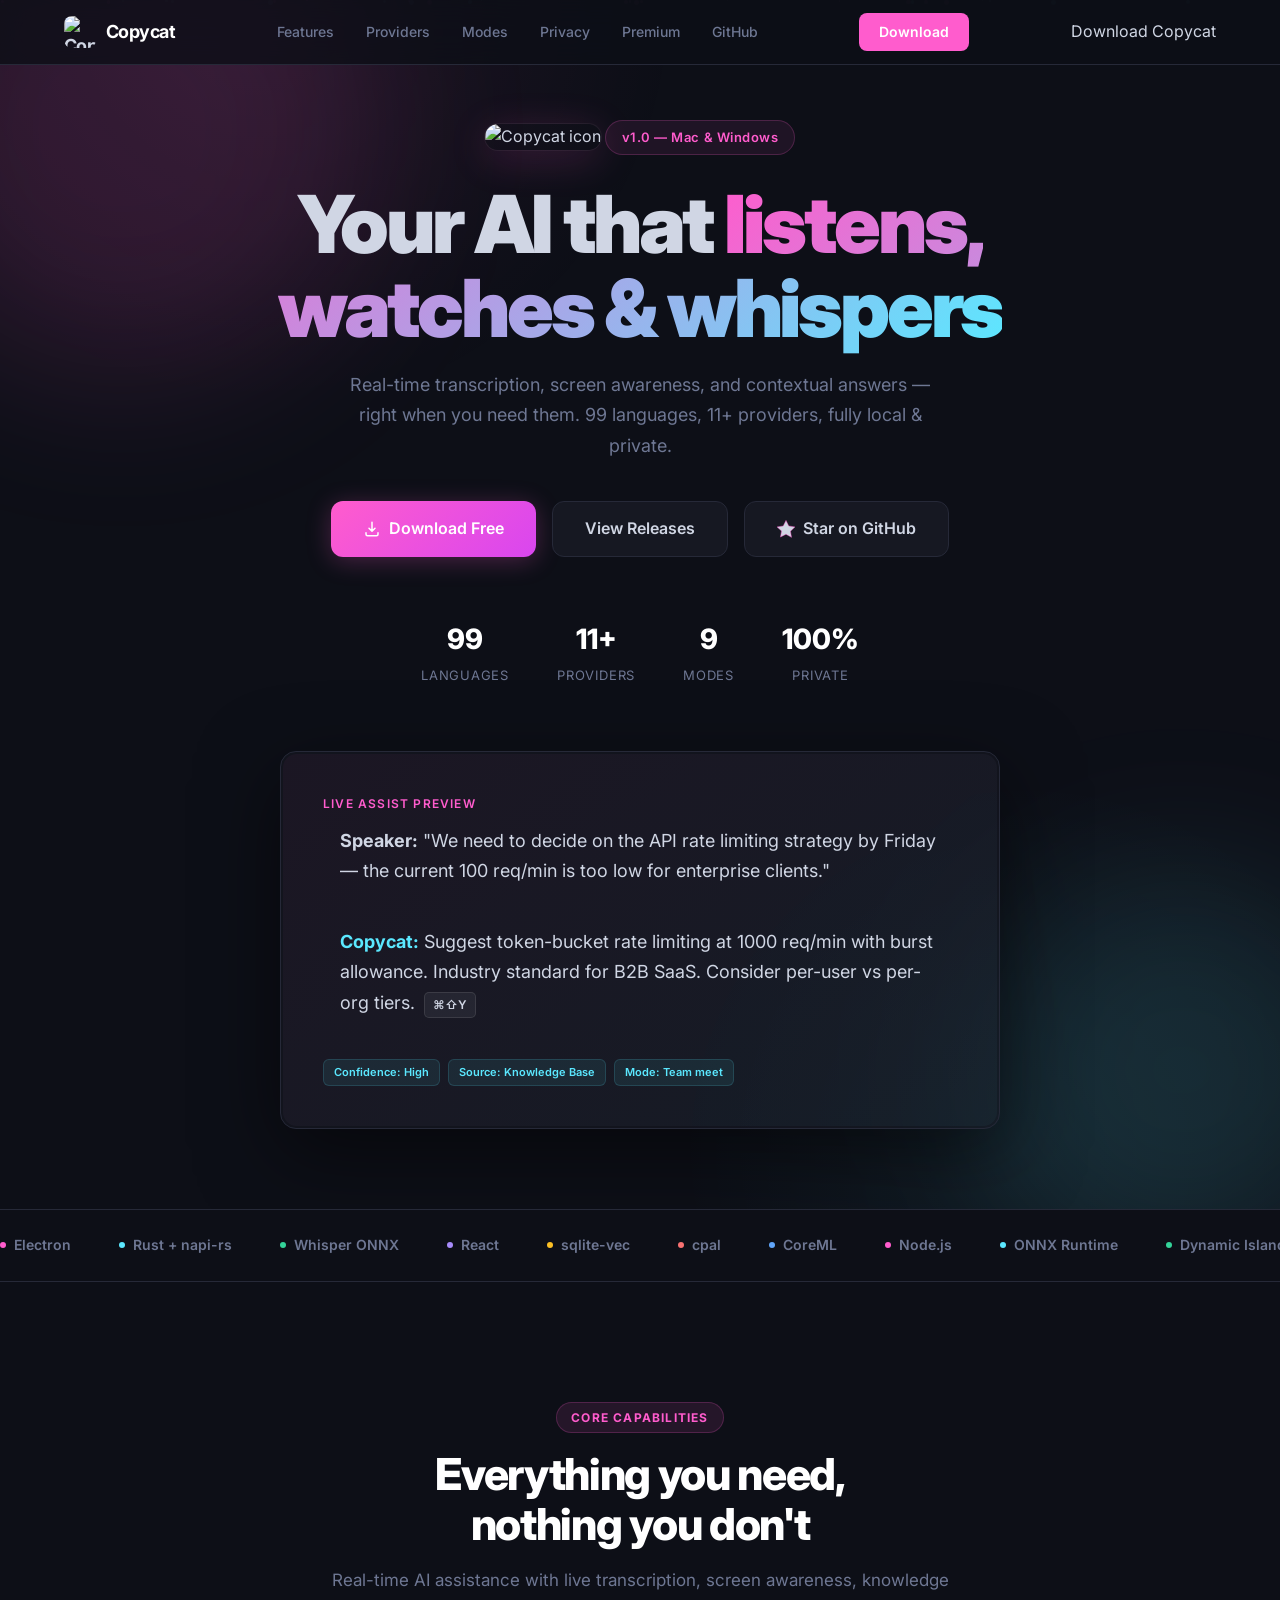
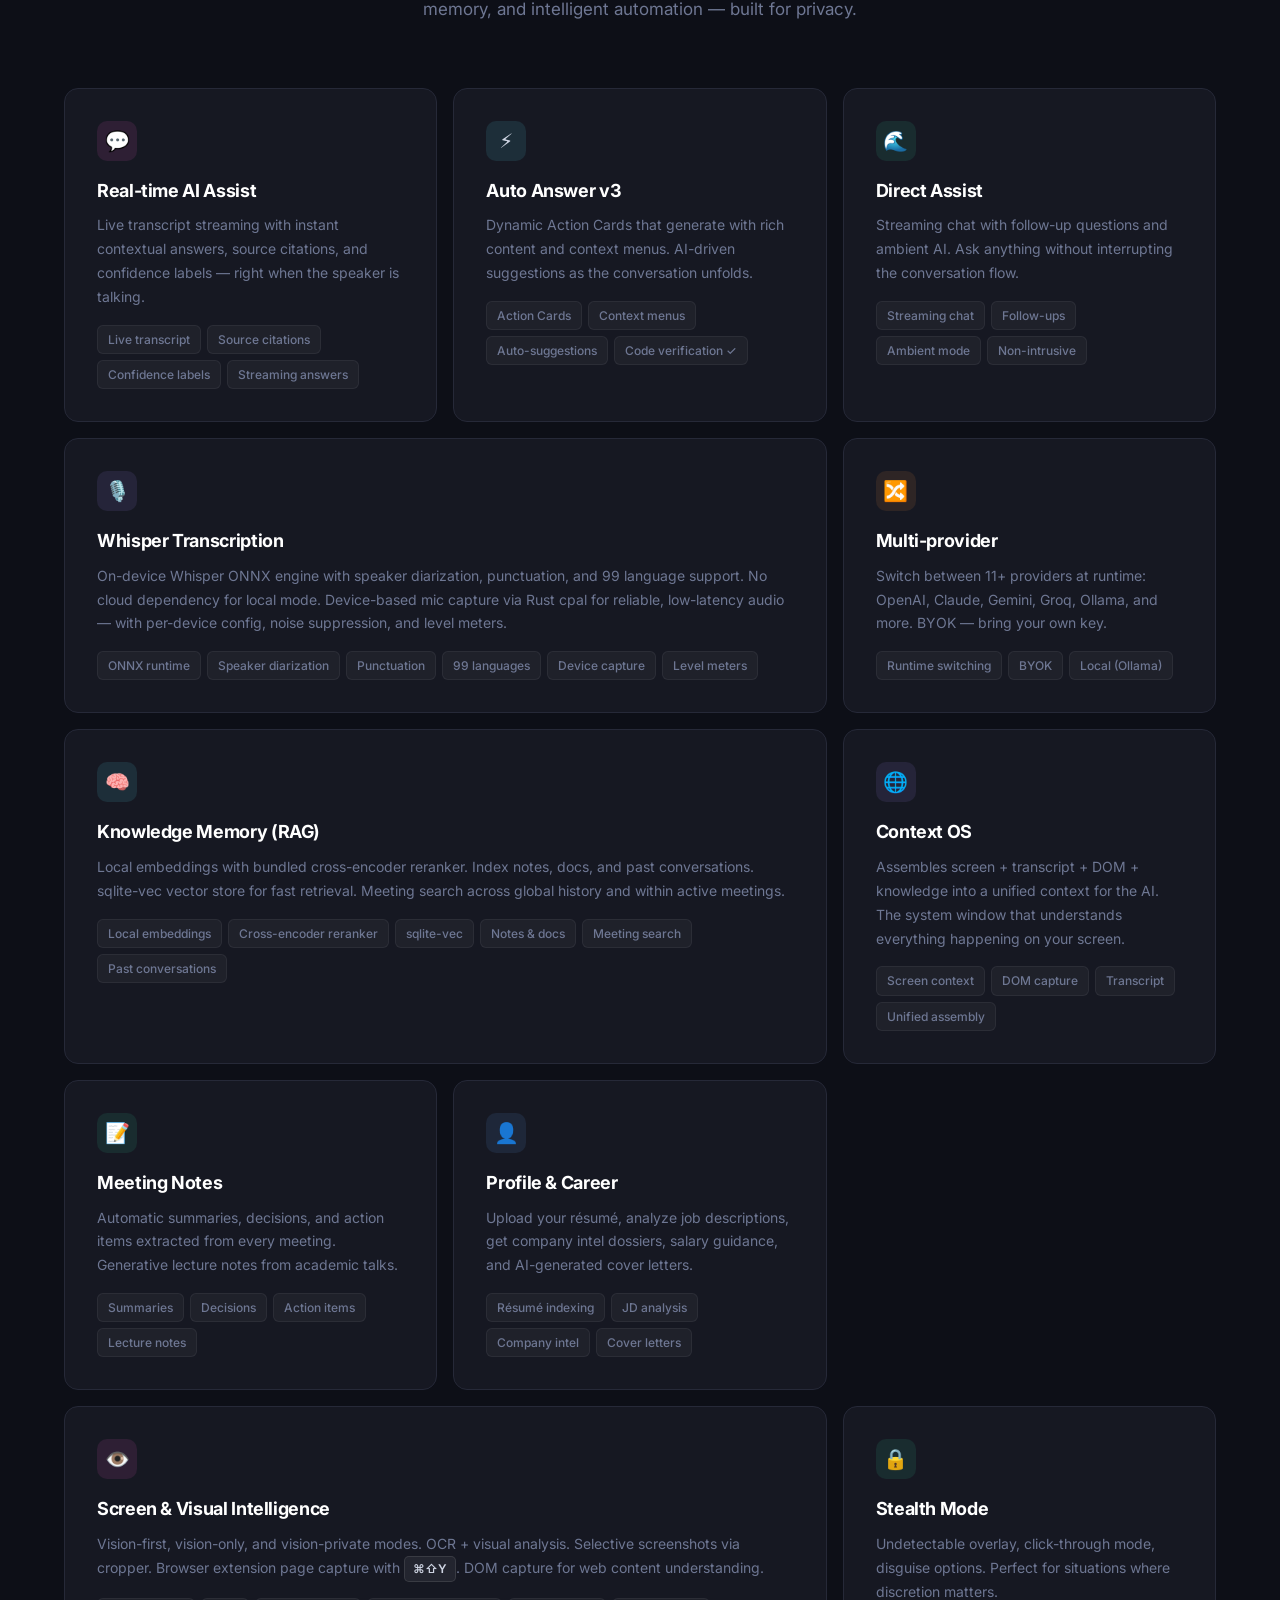
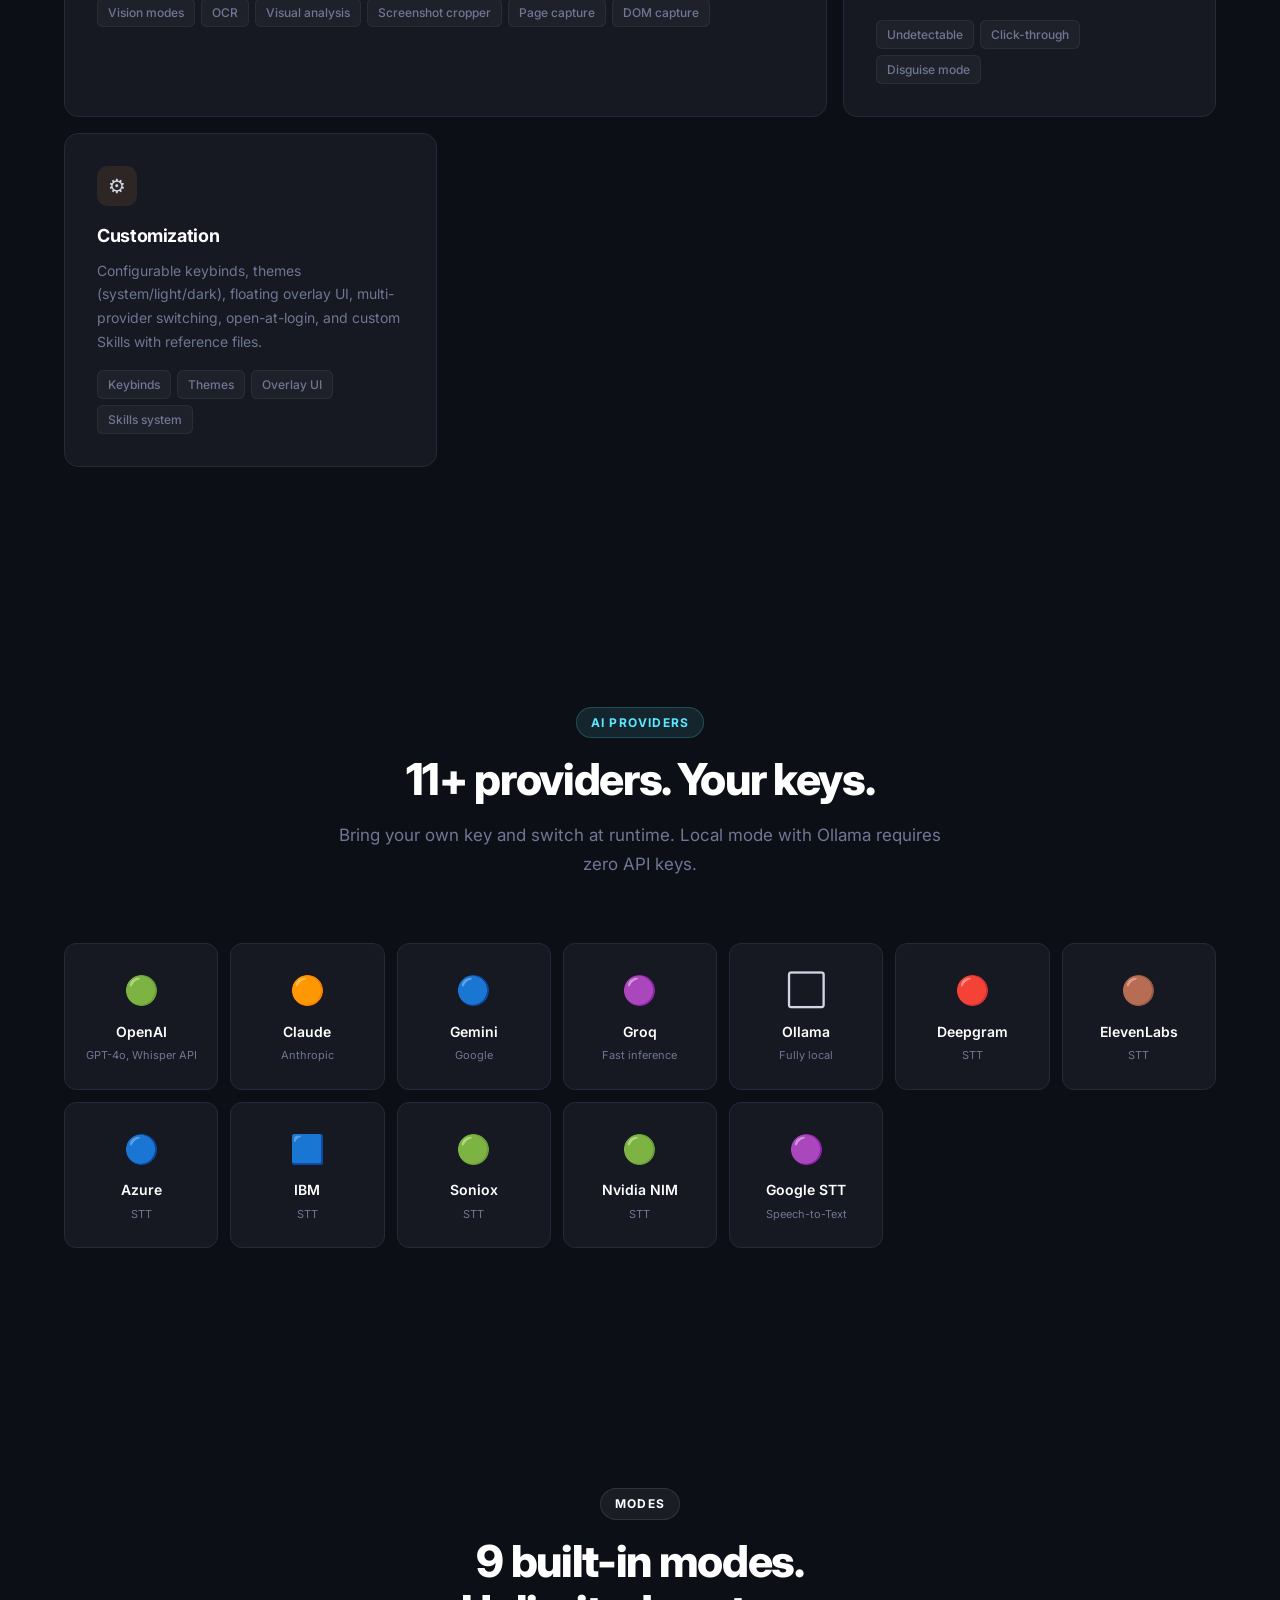
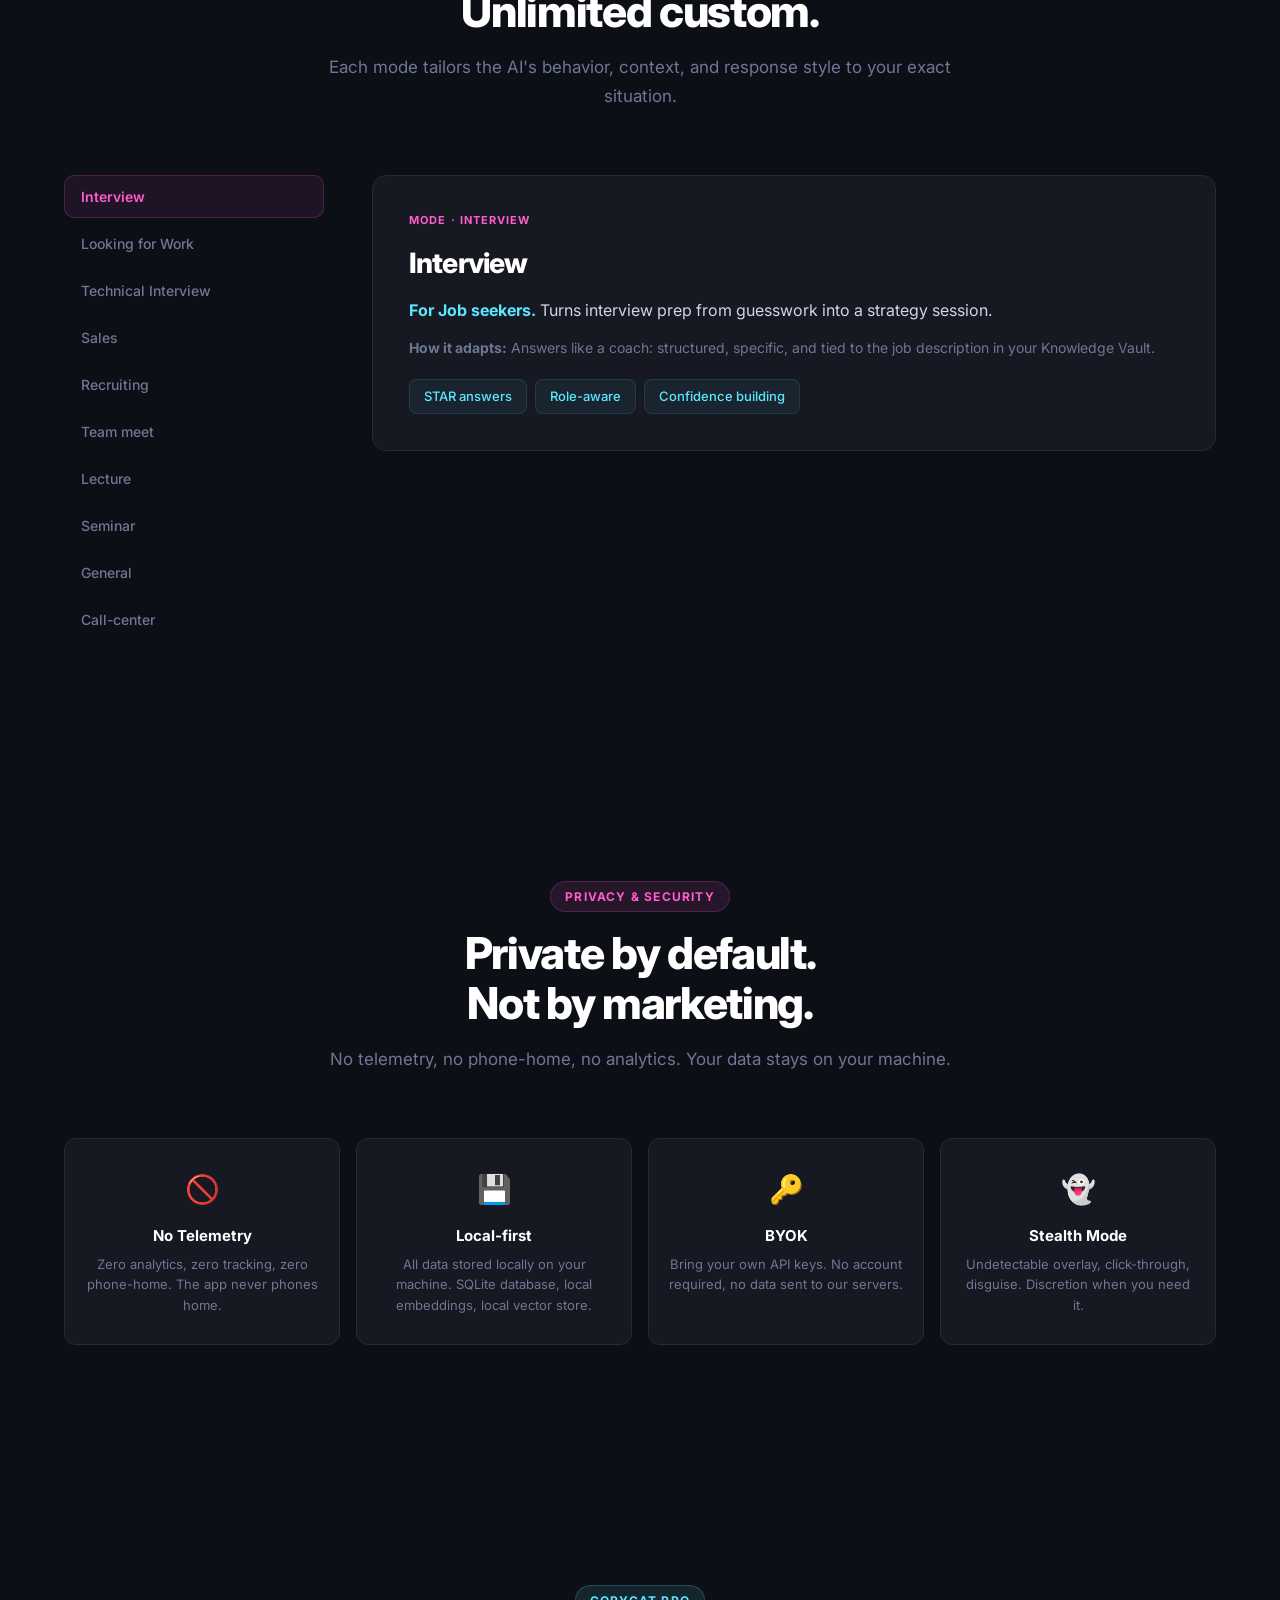
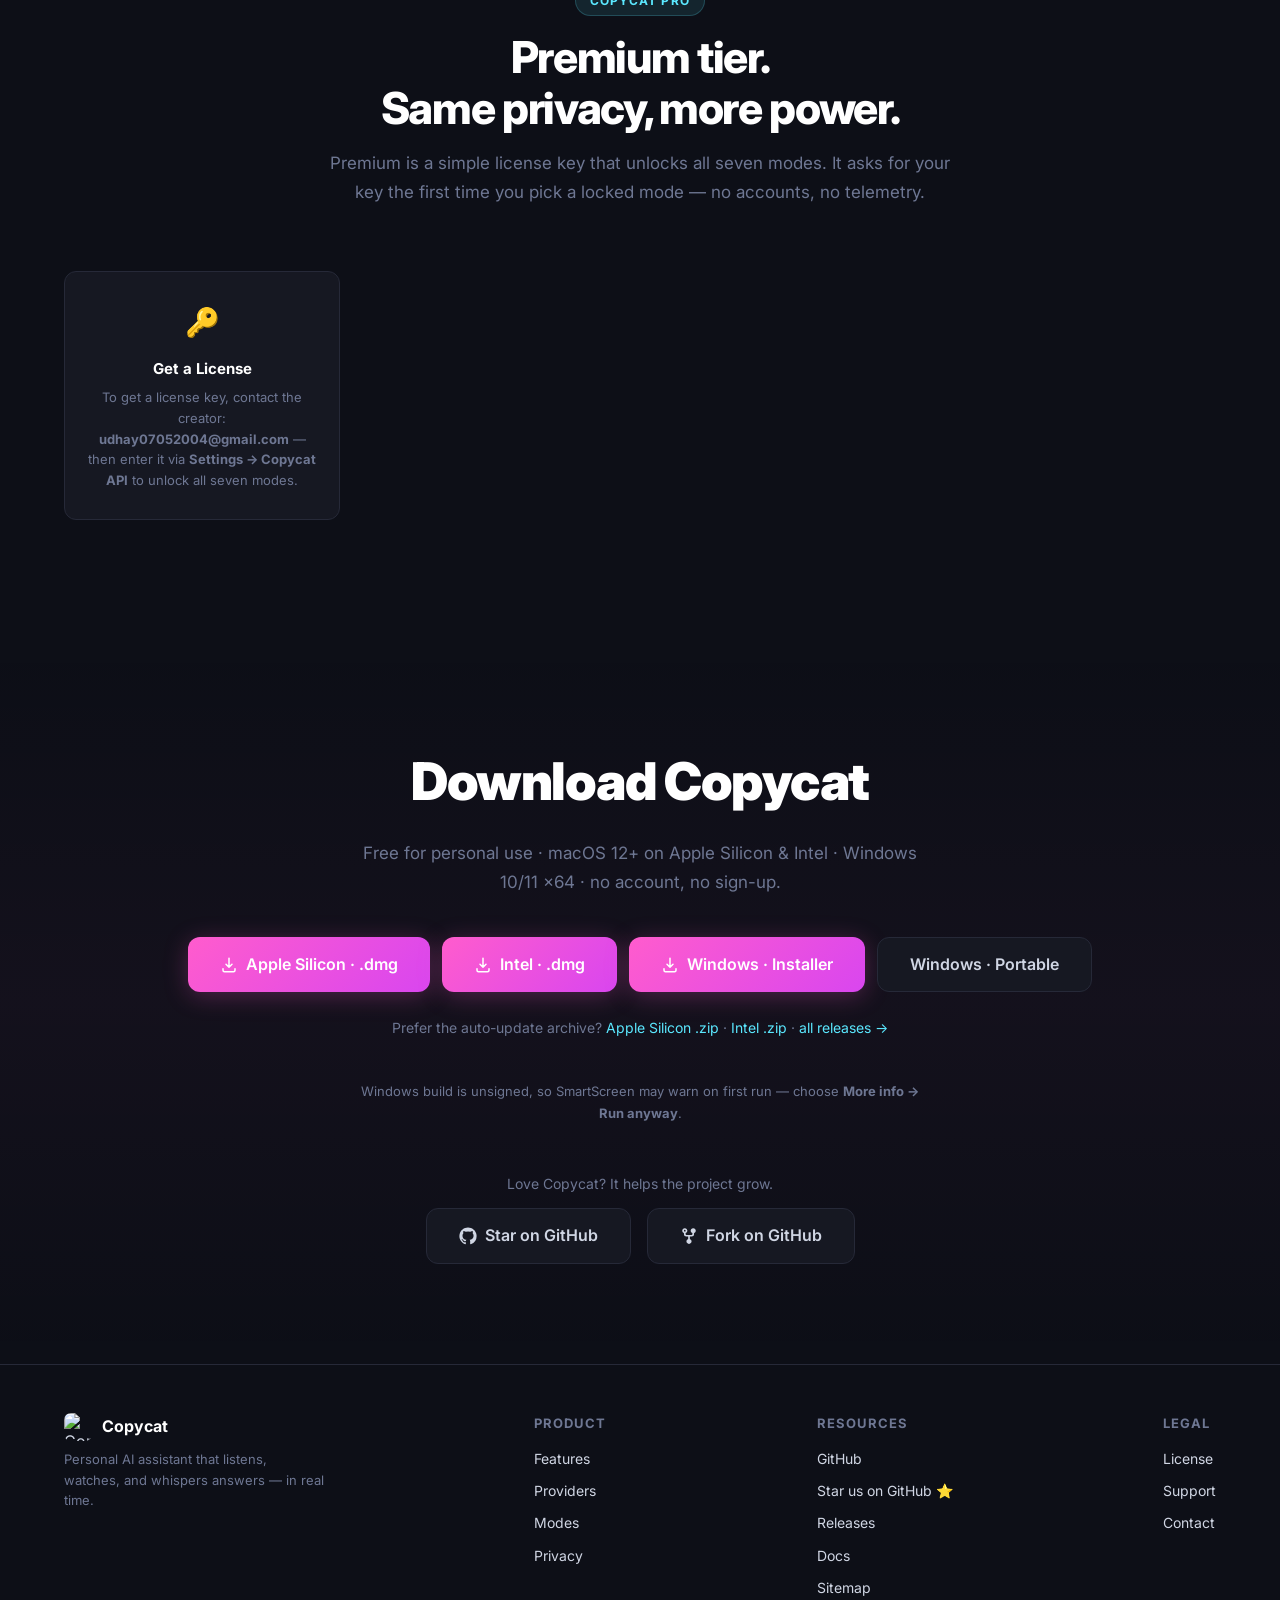
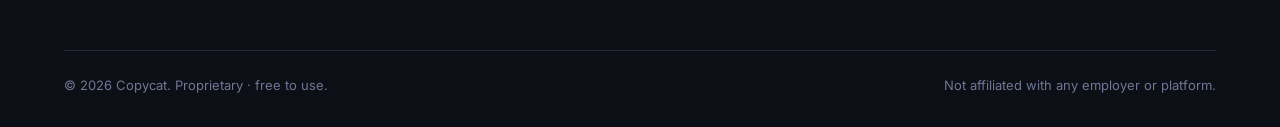
==== commit 412478b3: "docs: publish Windows downloads (v1.0.0 installer + portable) Site: replaces the 'Windows (coming so" ====
--- a/docs/index.html
+++ b/docs/index.html
@@ -81,7 +81,7 @@
       {
         "@type": "Question",
         "name": "Is there a Windows version of Copycat?",
-        "acceptedAnswer": { "@type": "Answer", "text": "Not yet. The current release is macOS-only; a Windows 10/11 x64 build is in development and will be published on the GitHub Releases page." }
+        "acceptedAnswer": { "@type": "Answer", "text": "Yes. Windows 10/11 x64 builds ship in v1.0.0: Copycat-Setup-1.0.0.exe is the installer and Copycat.1.0.0.exe is a portable build that runs without installing. Both are free for personal use and download from the GitHub Releases page." }
       },
       {
         "@type": "Question",
@@ -830,7 +830,7 @@
   <section class="section cta-section" id="download">
     <div class="container reveal">
       <h2>Download Copycat</h2>
-      <p>Free for personal use · macOS 12+ on Apple Silicon &amp; Intel · no account, no sign-up.</p>
+      <p>Free for personal use · macOS 12+ on Apple Silicon &amp; Intel · Windows 10/11 x64 · no account, no sign-up.</p>
       <div class="hero-buttons" style="margin-top:40px; flex-wrap:wrap; gap:12px;">
         <a href="https://github.com/udhaybhat00/copycat/releases/download/v1.0.0/Copycat-1.0.0-arm64.dmg" class="btn btn-primary" target="_blank" rel="noopener">
           <svg width="18" height="18" fill="none" viewBox="0 0 24 24"><path d="M12 3v12m0 0l-4-4m4 4l4-4M4 17v2a2 2 0 002 2h12a2 2 0 002-2v-2" stroke="#fff" stroke-width="2" stroke-linecap="round" stroke-linejoin="round"/></svg>
@@ -840,13 +840,18 @@
           <svg width="18" height="18" fill="none" viewBox="0 0 24 24"><path d="M12 3v12m0 0l-4-4m4 4l4-4M4 17v2a2 2 0 002 2h12a2 2 0 002-2v-2" stroke="#fff" stroke-width="2" stroke-linecap="round" stroke-linejoin="round"/></svg>
           Intel · .dmg
         </a>
-        <a href="https://github.com/udhaybhat00/copycat/releases" class="btn btn-secondary" target="_blank" rel="noopener">Windows (coming soon)</a>
+        <a href="https://github.com/udhaybhat00/copycat/releases/download/v1.0.0/Copycat-Setup-1.0.0.exe" class="btn btn-primary" target="_blank" rel="noopener">
+          <svg width="18" height="18" fill="none" viewBox="0 0 24 24"><path d="M12 3v12m0 0l-4-4m4 4l4-4M4 17v2a2 2 0 002 2h12a2 2 0 002-2v-2" stroke="#fff" stroke-width="2" stroke-linecap="round" stroke-linejoin="round"/></svg>
+          Windows · Installer
+        </a>
+        <a href="https://github.com/udhaybhat00/copycat/releases/download/v1.0.0/Copycat.1.0.0.exe" class="btn btn-secondary" target="_blank" rel="noopener">Windows · Portable</a>
       </div>
       <p style="margin-top:24px; font-size:14px; color:var(--text-muted);">Prefer the auto-update archive?
         <a href="https://github.com/udhaybhat00/copycat/releases/download/v1.0.0/Copycat-1.0.0-arm64-mac.zip" target="_blank" rel="noopener" style="color:var(--cyan);">Apple Silicon .zip</a> ·
         <a href="https://github.com/udhaybhat00/copycat/releases/download/v1.0.0/Copycat-1.0.0-mac.zip" target="_blank" rel="noopener" style="color:var(--cyan);">Intel .zip</a> ·
         <a href="https://github.com/udhaybhat00/copycat/releases" target="_blank" rel="noopener" style="color:var(--cyan);">all releases →</a>
       </p>
+      <p style="margin-top:10px; font-size:13px; color:var(--text-muted);">Windows build is unsigned, so SmartScreen may warn on first run — choose <strong>More info → Run anyway</strong>.</p>
       <div style="margin-top:48px;" class="reveal">
         <p style="font-size:14px; color:var(--text-muted); margin-bottom:12px;">Love Copycat? It helps the project grow.</p>
         <div class="hero-buttons">
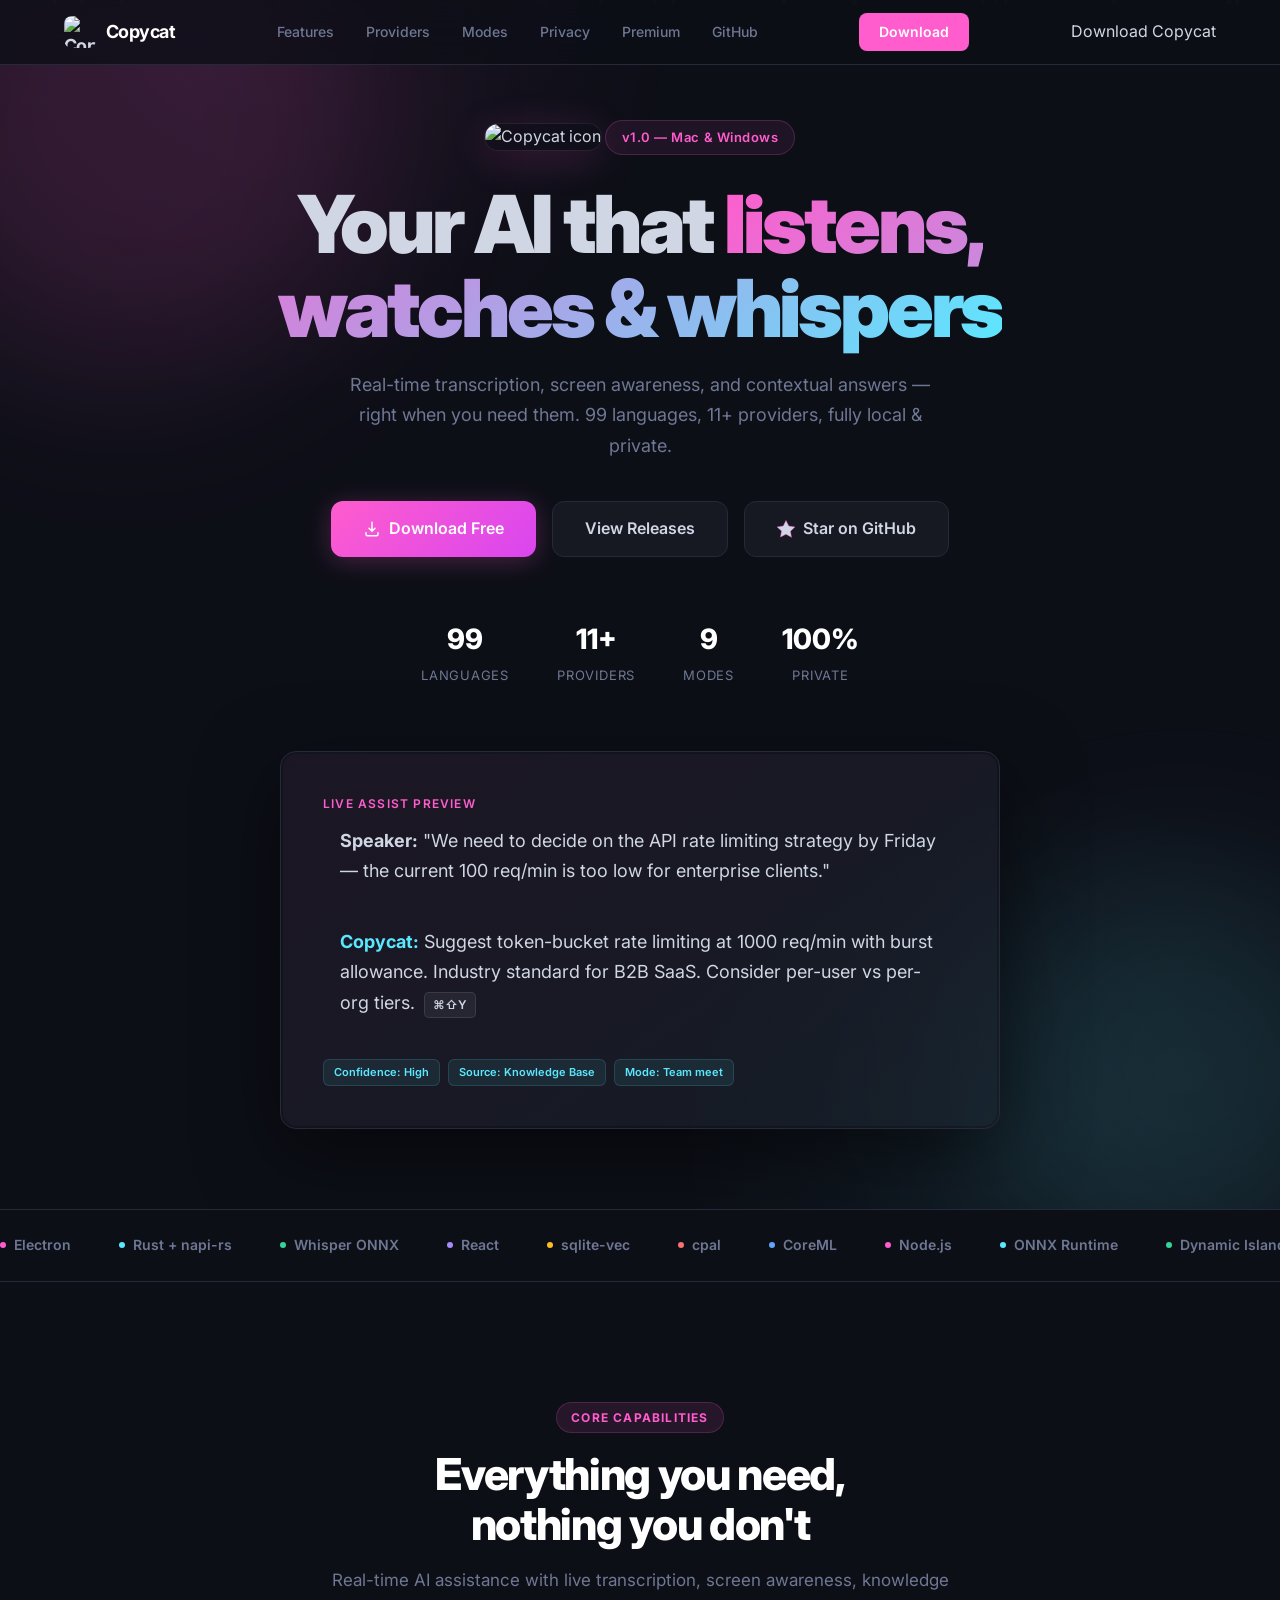
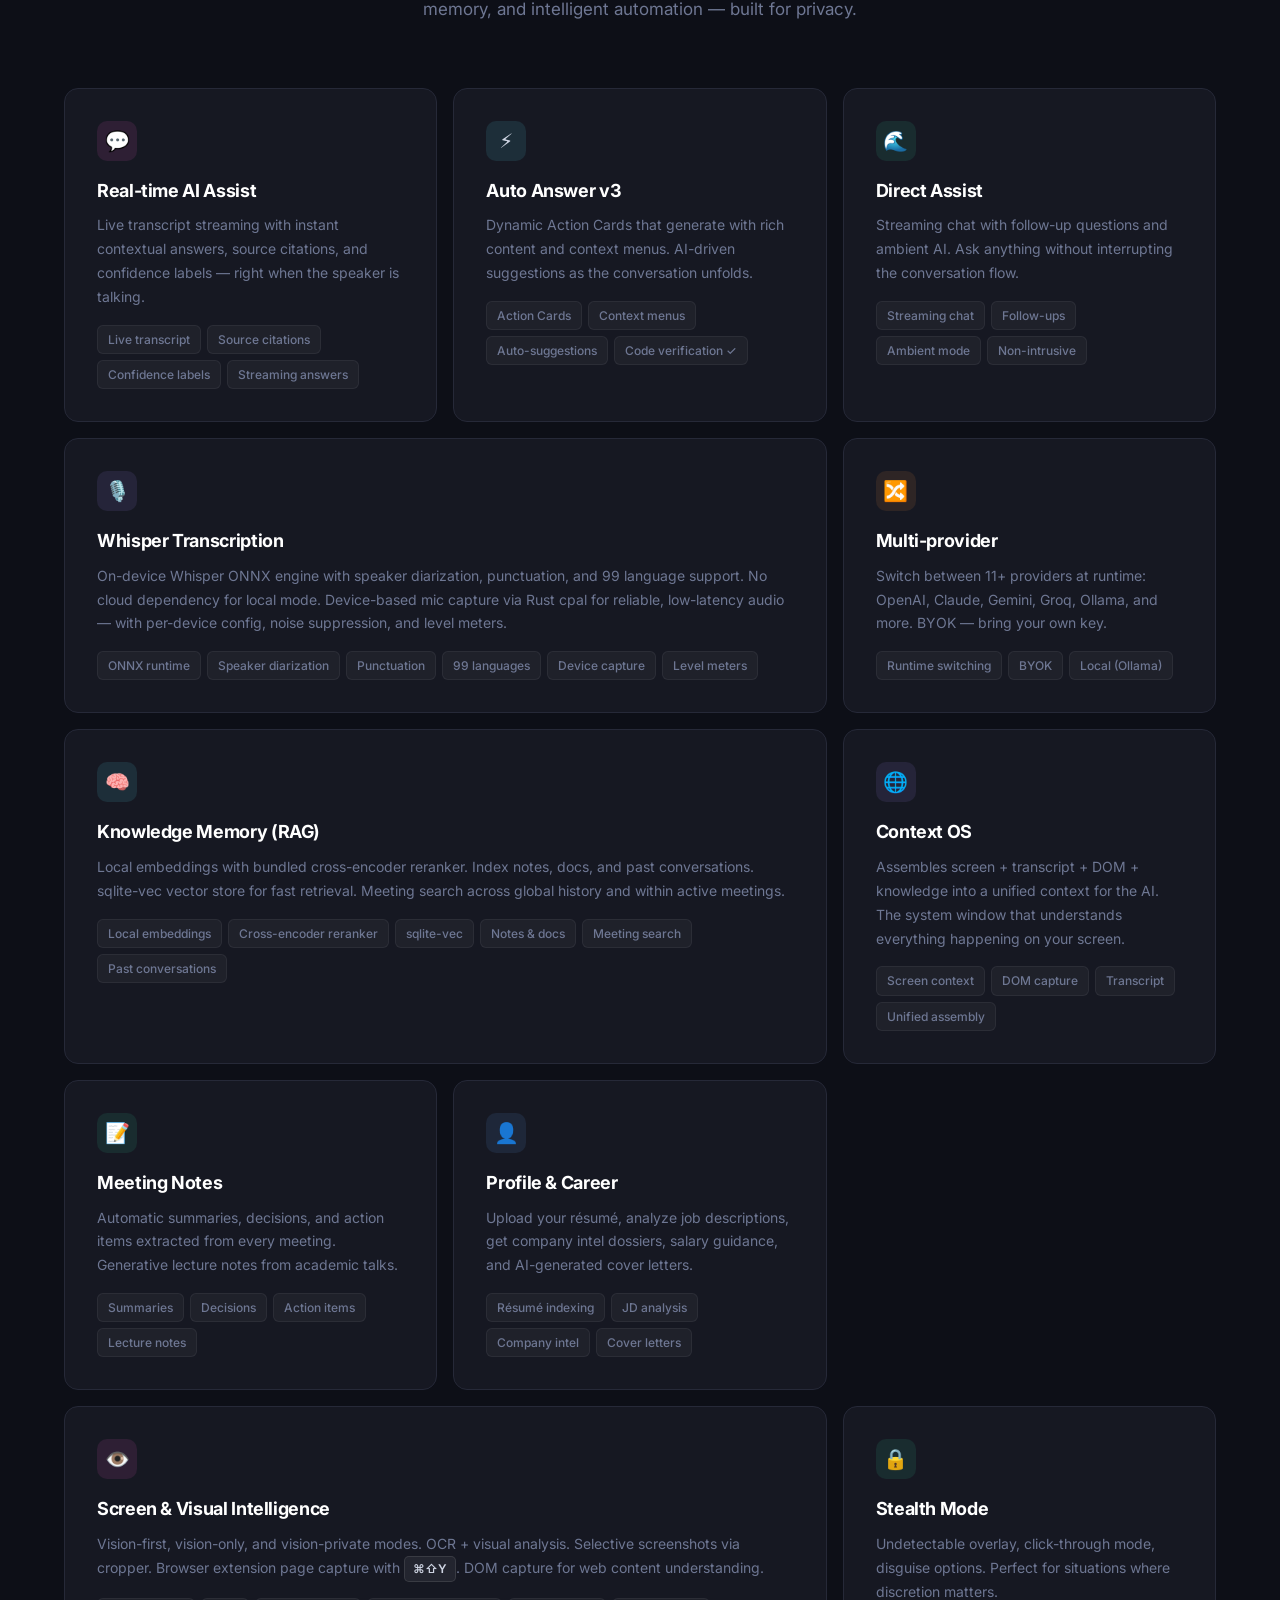
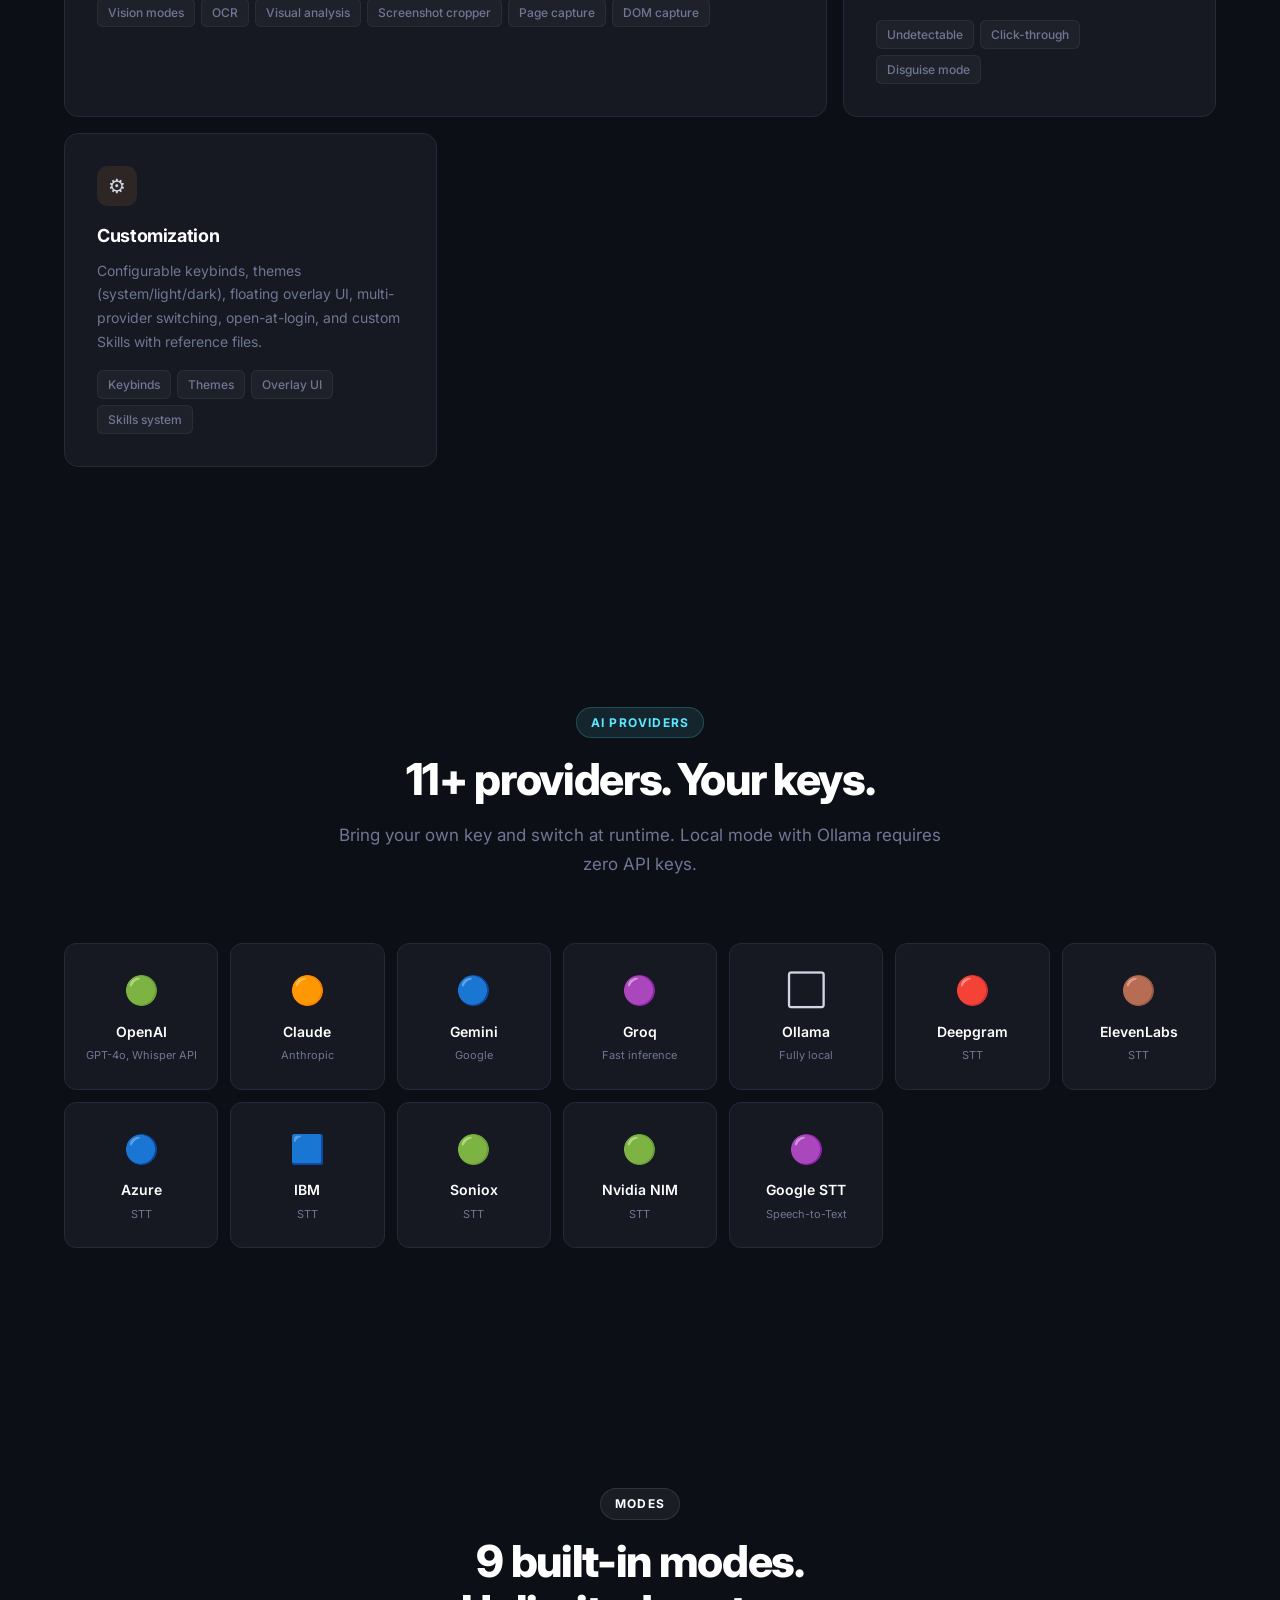
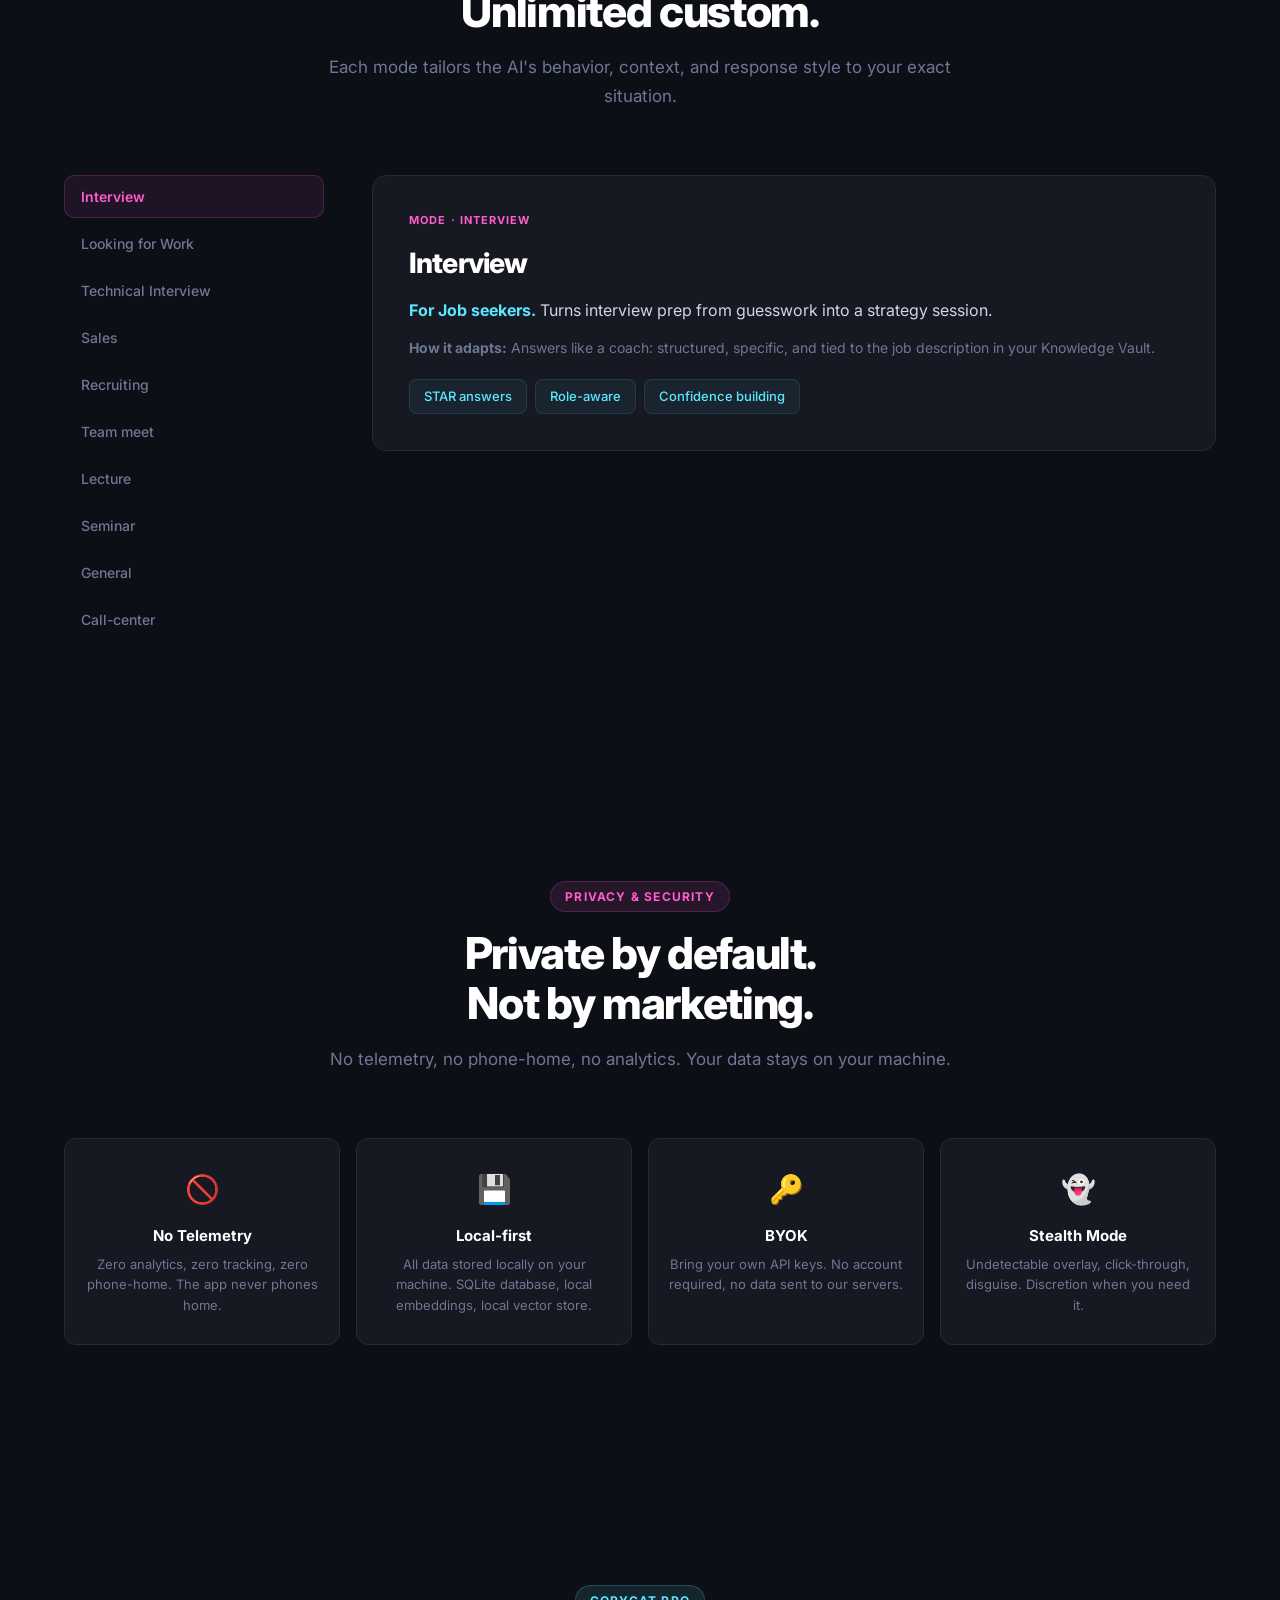
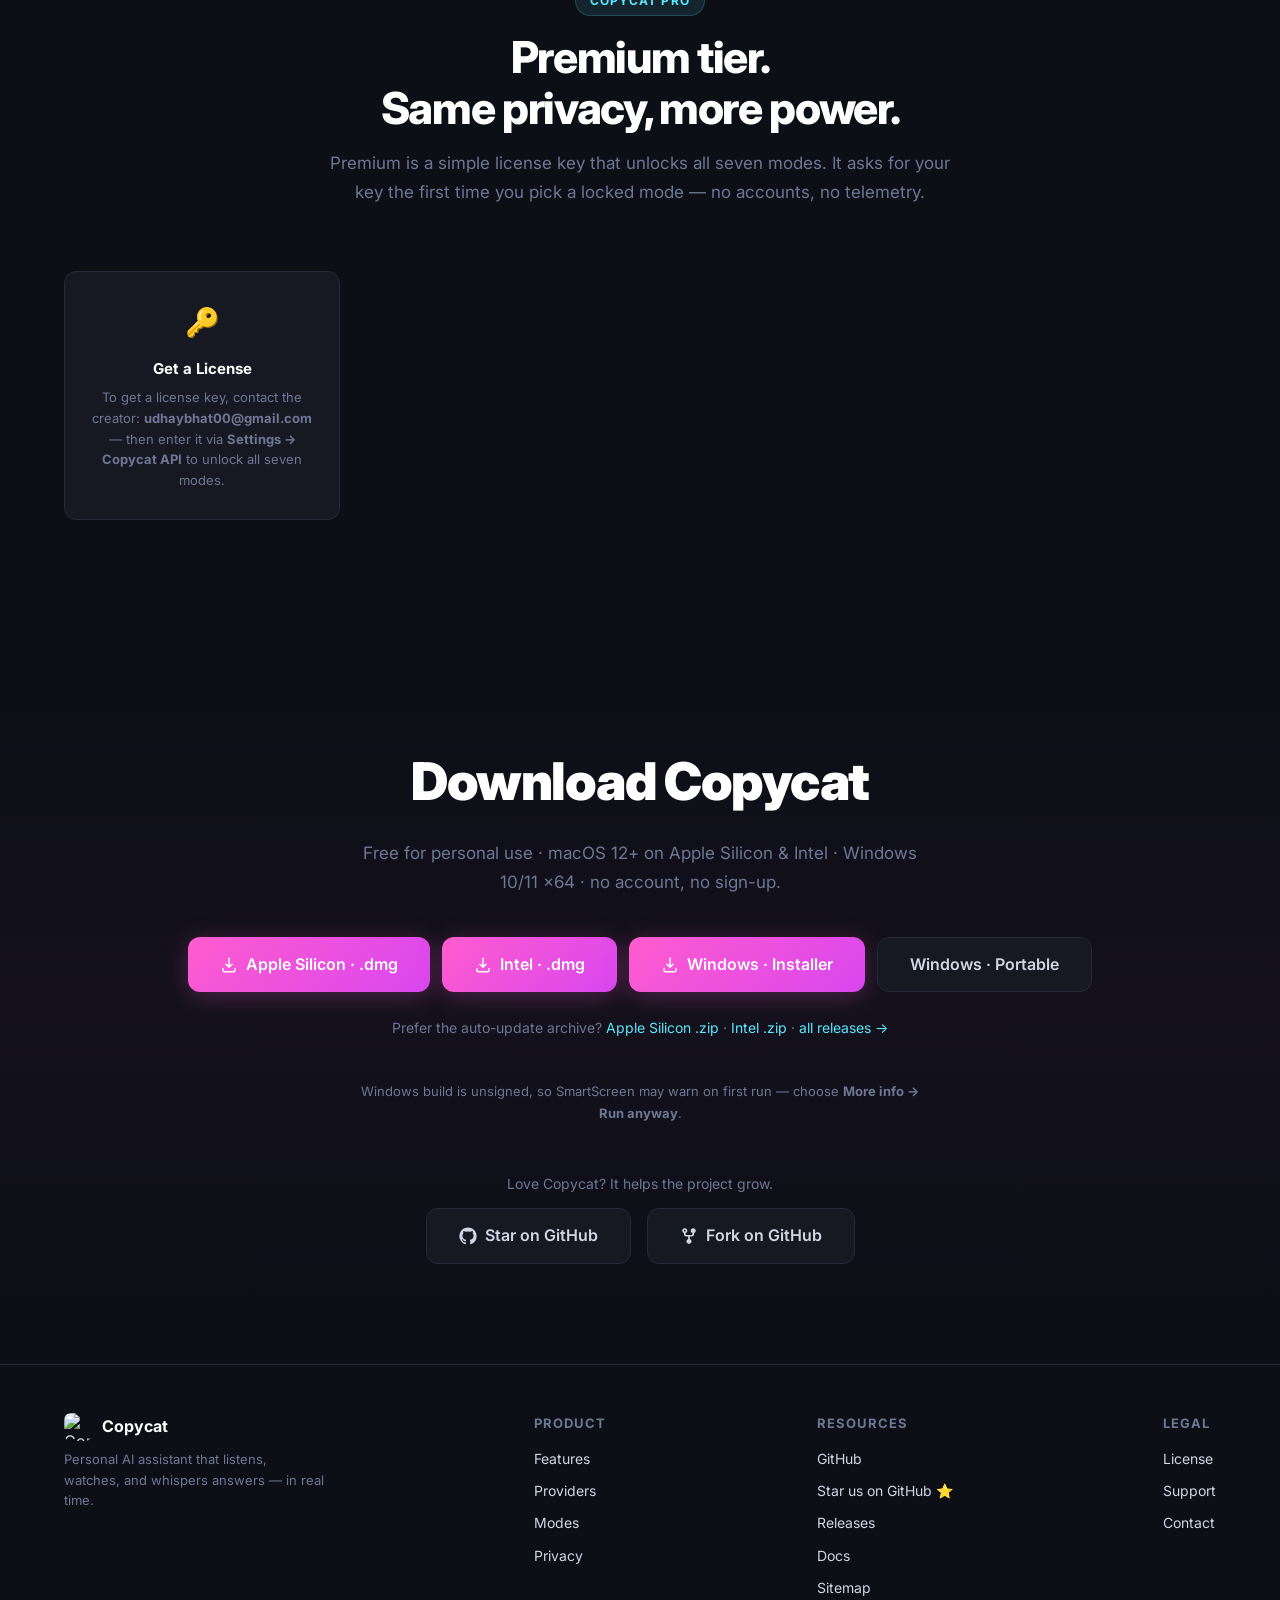
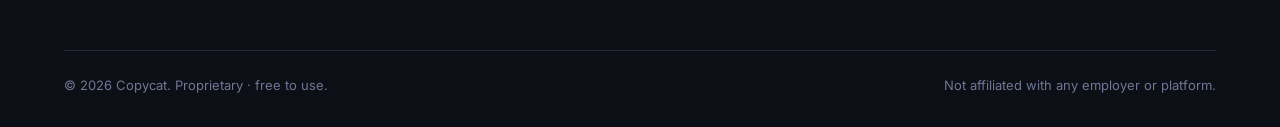
==== commit e048c0a6: "docs: license-key contact -> udhaybhat00@gmail.com" ====
--- a/docs/index.html
+++ b/docs/index.html
@@ -820,7 +820,7 @@
         <div class="privacy-card">
           <div class="icon">🔑</div>
           <h4>Get a License</h4>
-          <p>To get a license key, contact the creator: <strong>udhay07052004@gmail.com</strong> — then enter it via <strong>Settings → Copycat API</strong> to unlock all seven modes.</p>
+          <p>To get a license key, contact the creator: <strong>udhaybhat00@gmail.com</strong> — then enter it via <strong>Settings → Copycat API</strong> to unlock all seven modes.</p>
         </div>
       </div>
     </div>
@@ -898,7 +898,7 @@
           <h4>Legal</h4>
           <a href="https://github.com/udhaybhat00/copycat/blob/main/LICENSE.md" target="_blank" rel="noopener">License</a>
           <a href="https://github.com/udhaybhat00/copycat/issues" target="_blank" rel="noopener">Support</a>
-          <a href="mailto:udhay07052004@gmail.com">Contact</a>
+          <a href="mailto:udhaybhat00@gmail.com">Contact</a>
         </div>
       </div>
       <div class="footer-bottom">
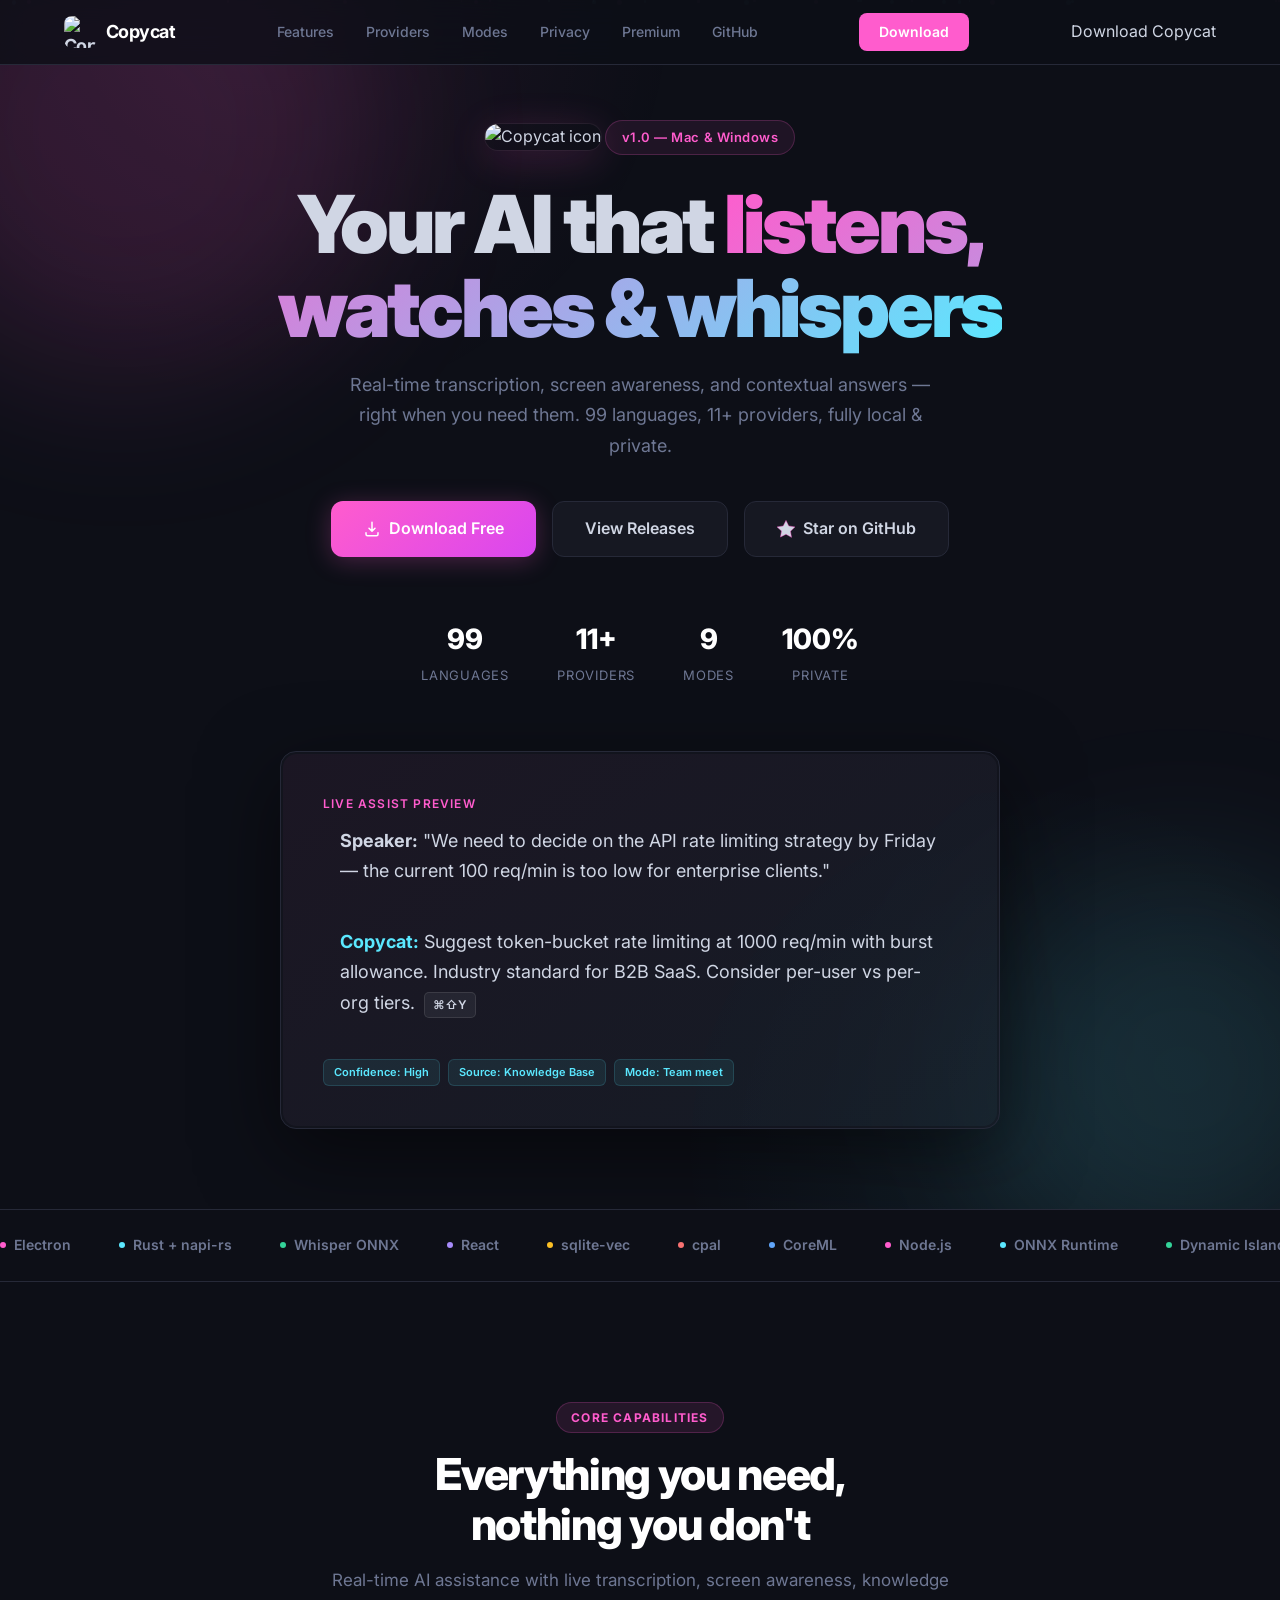
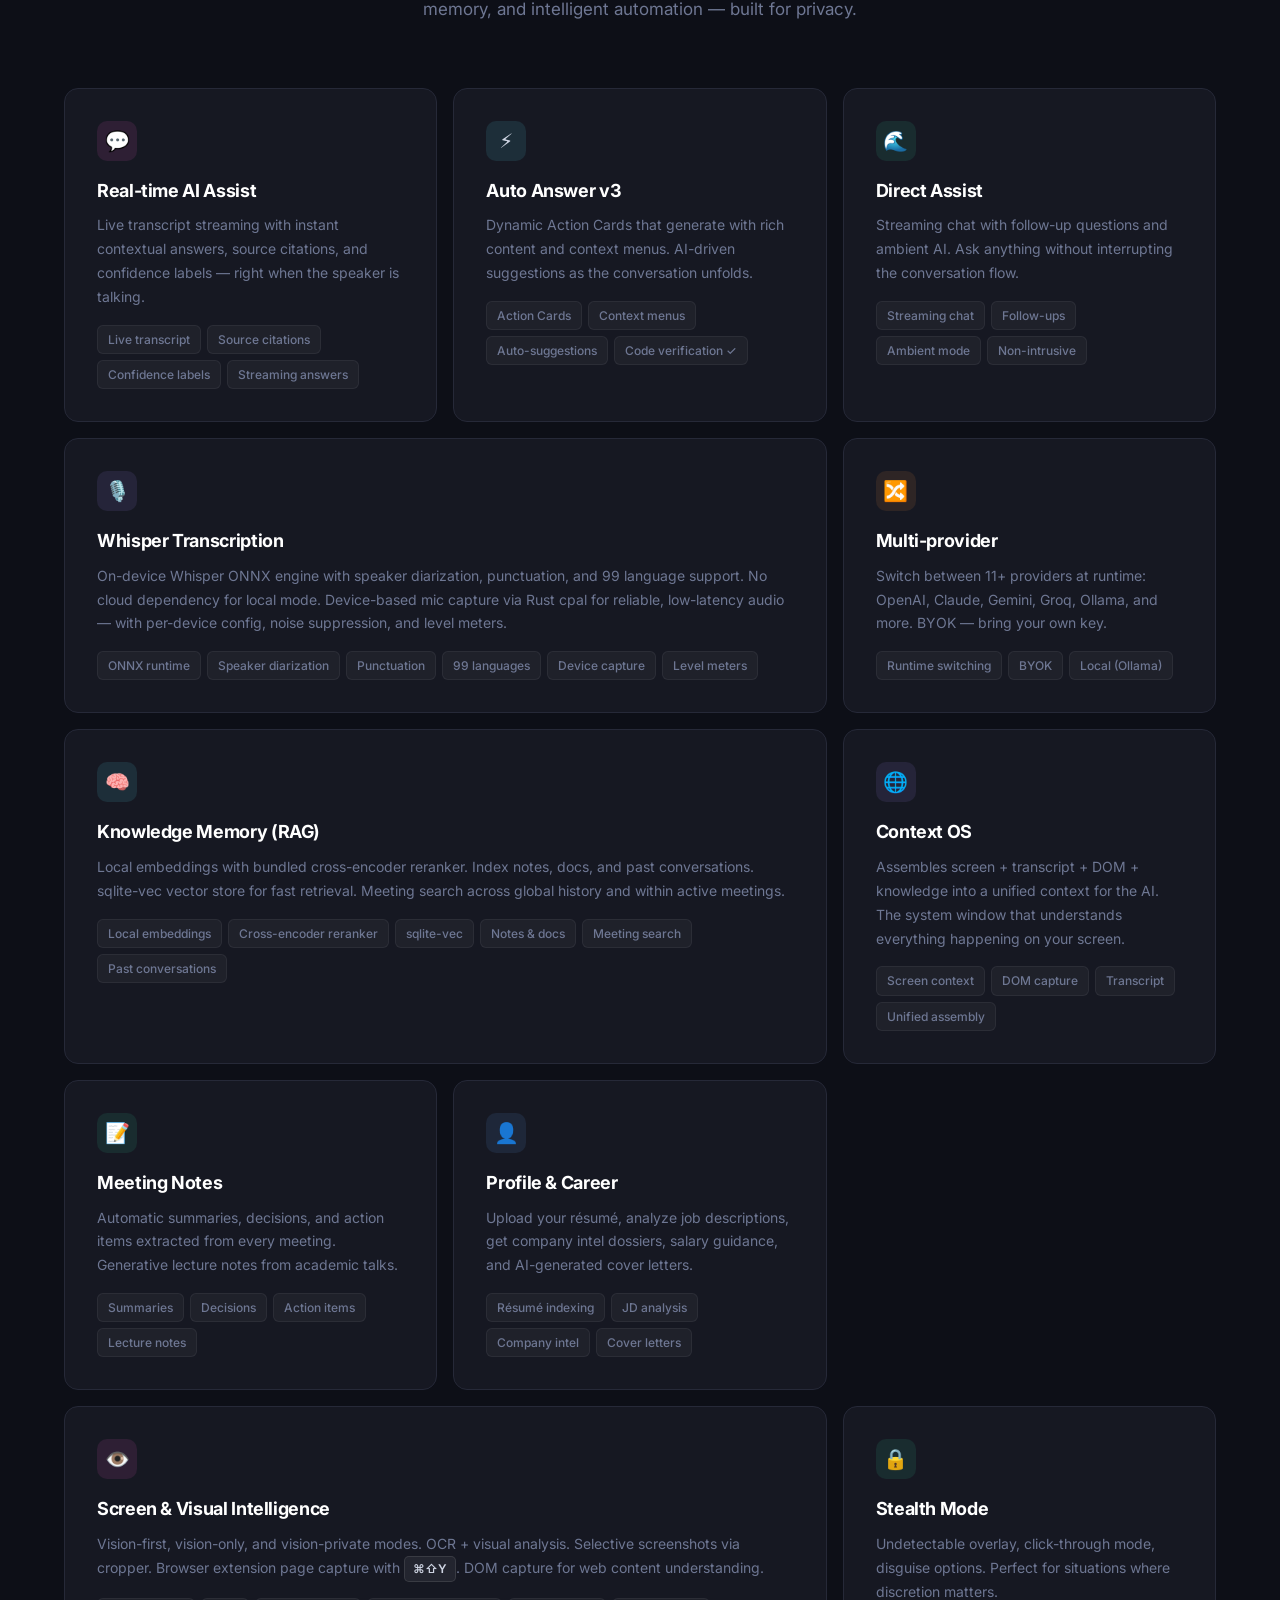
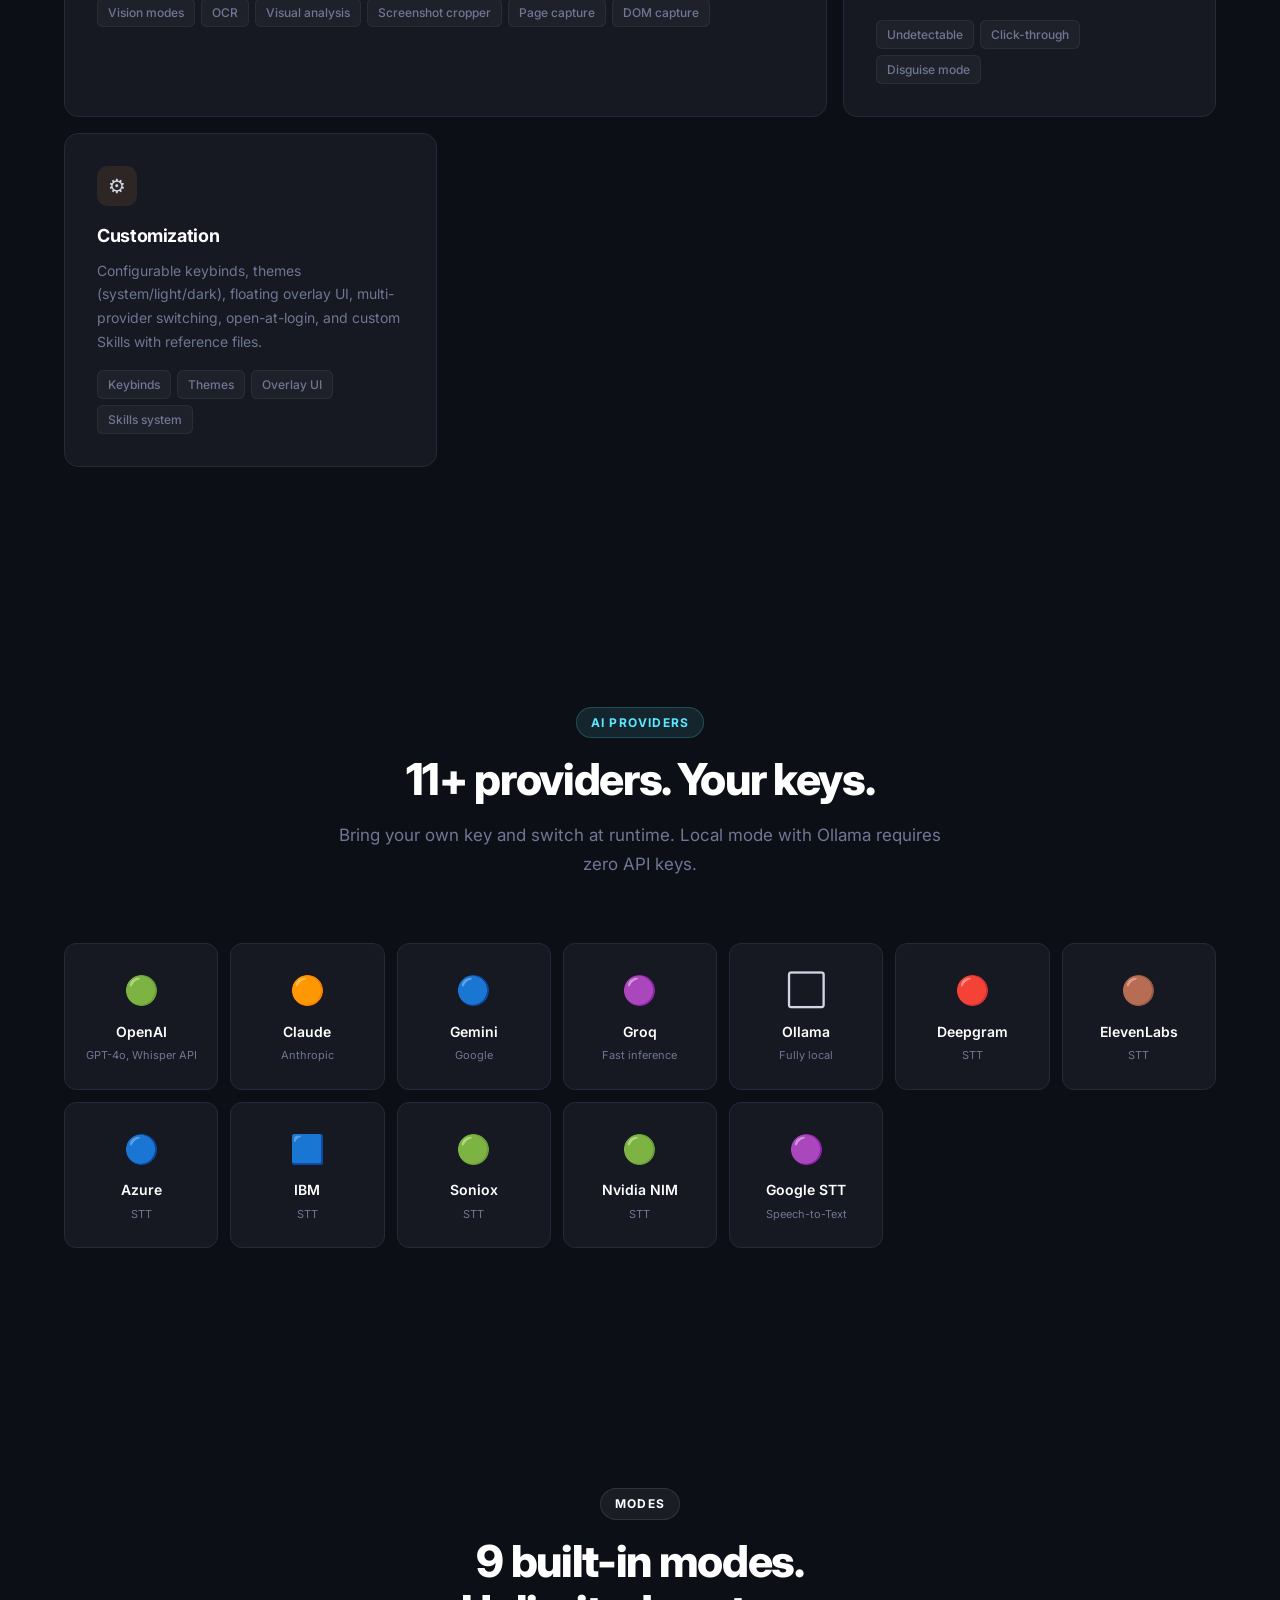
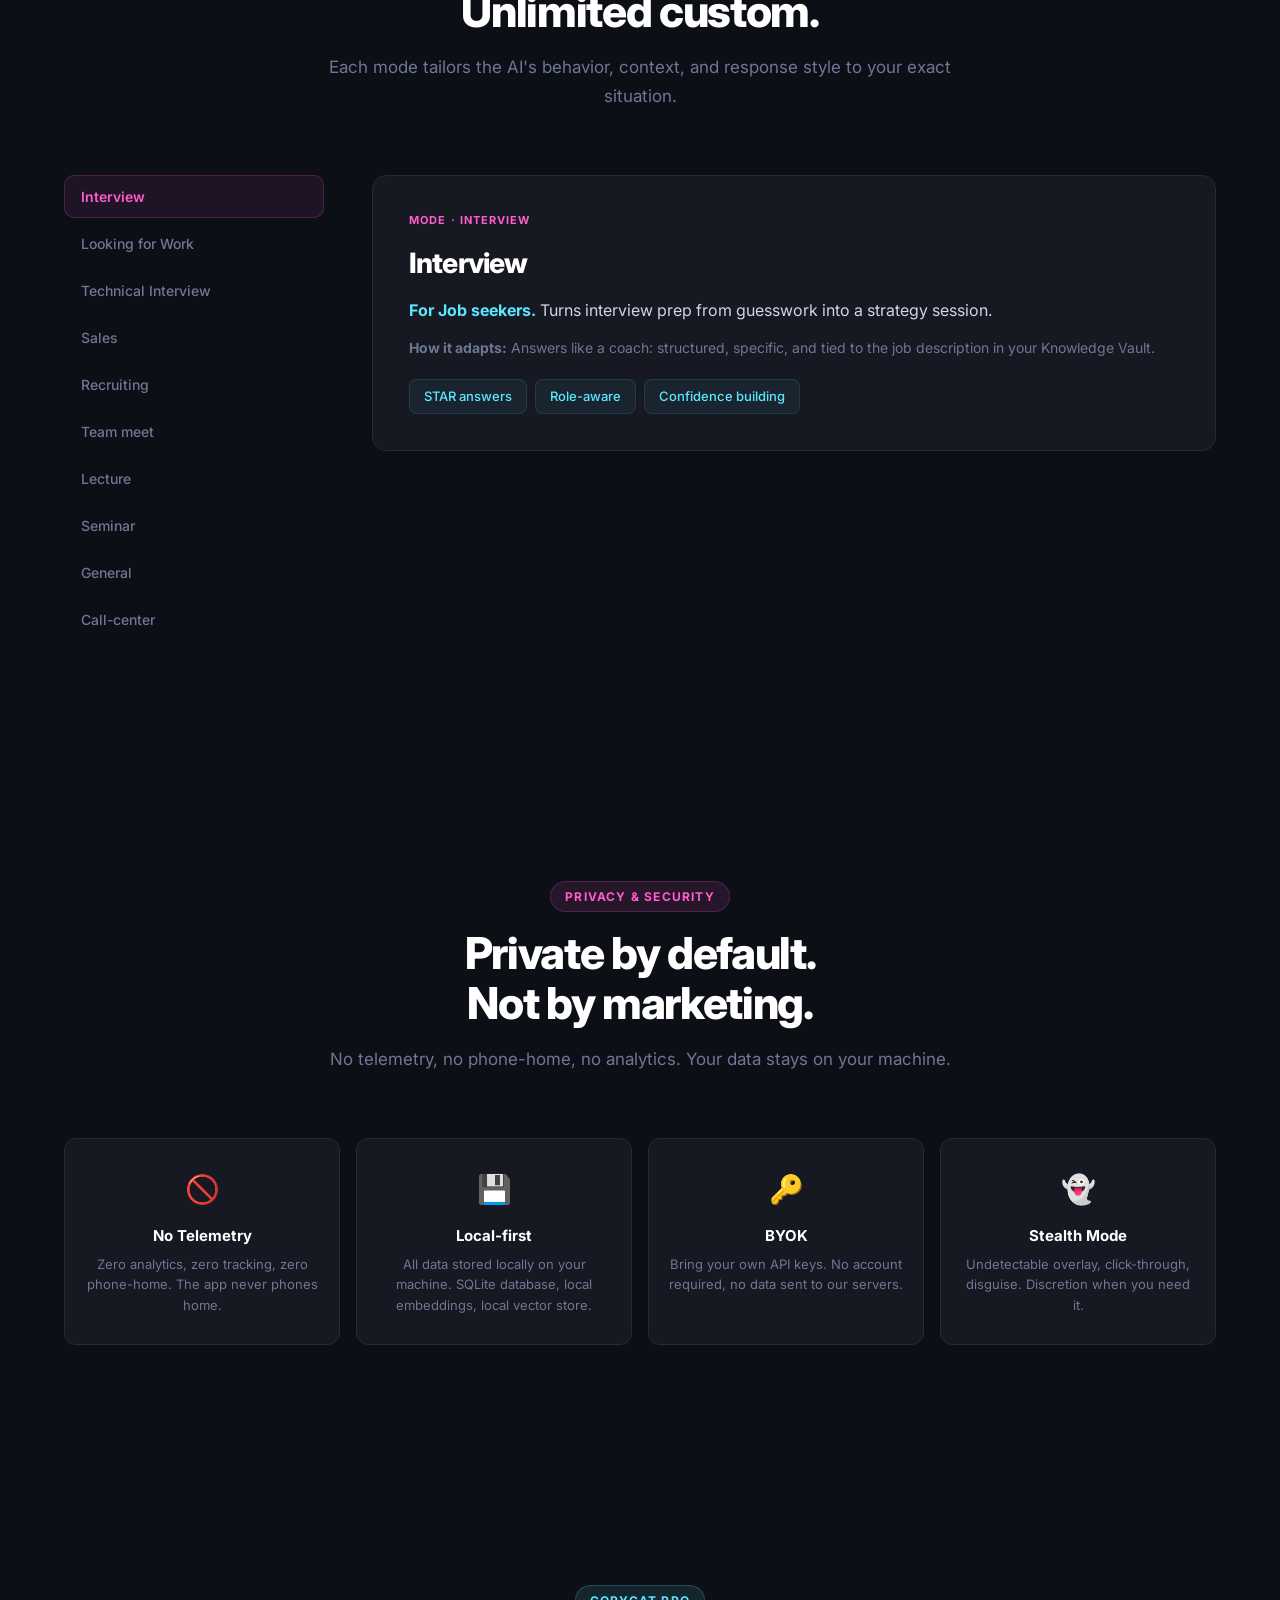
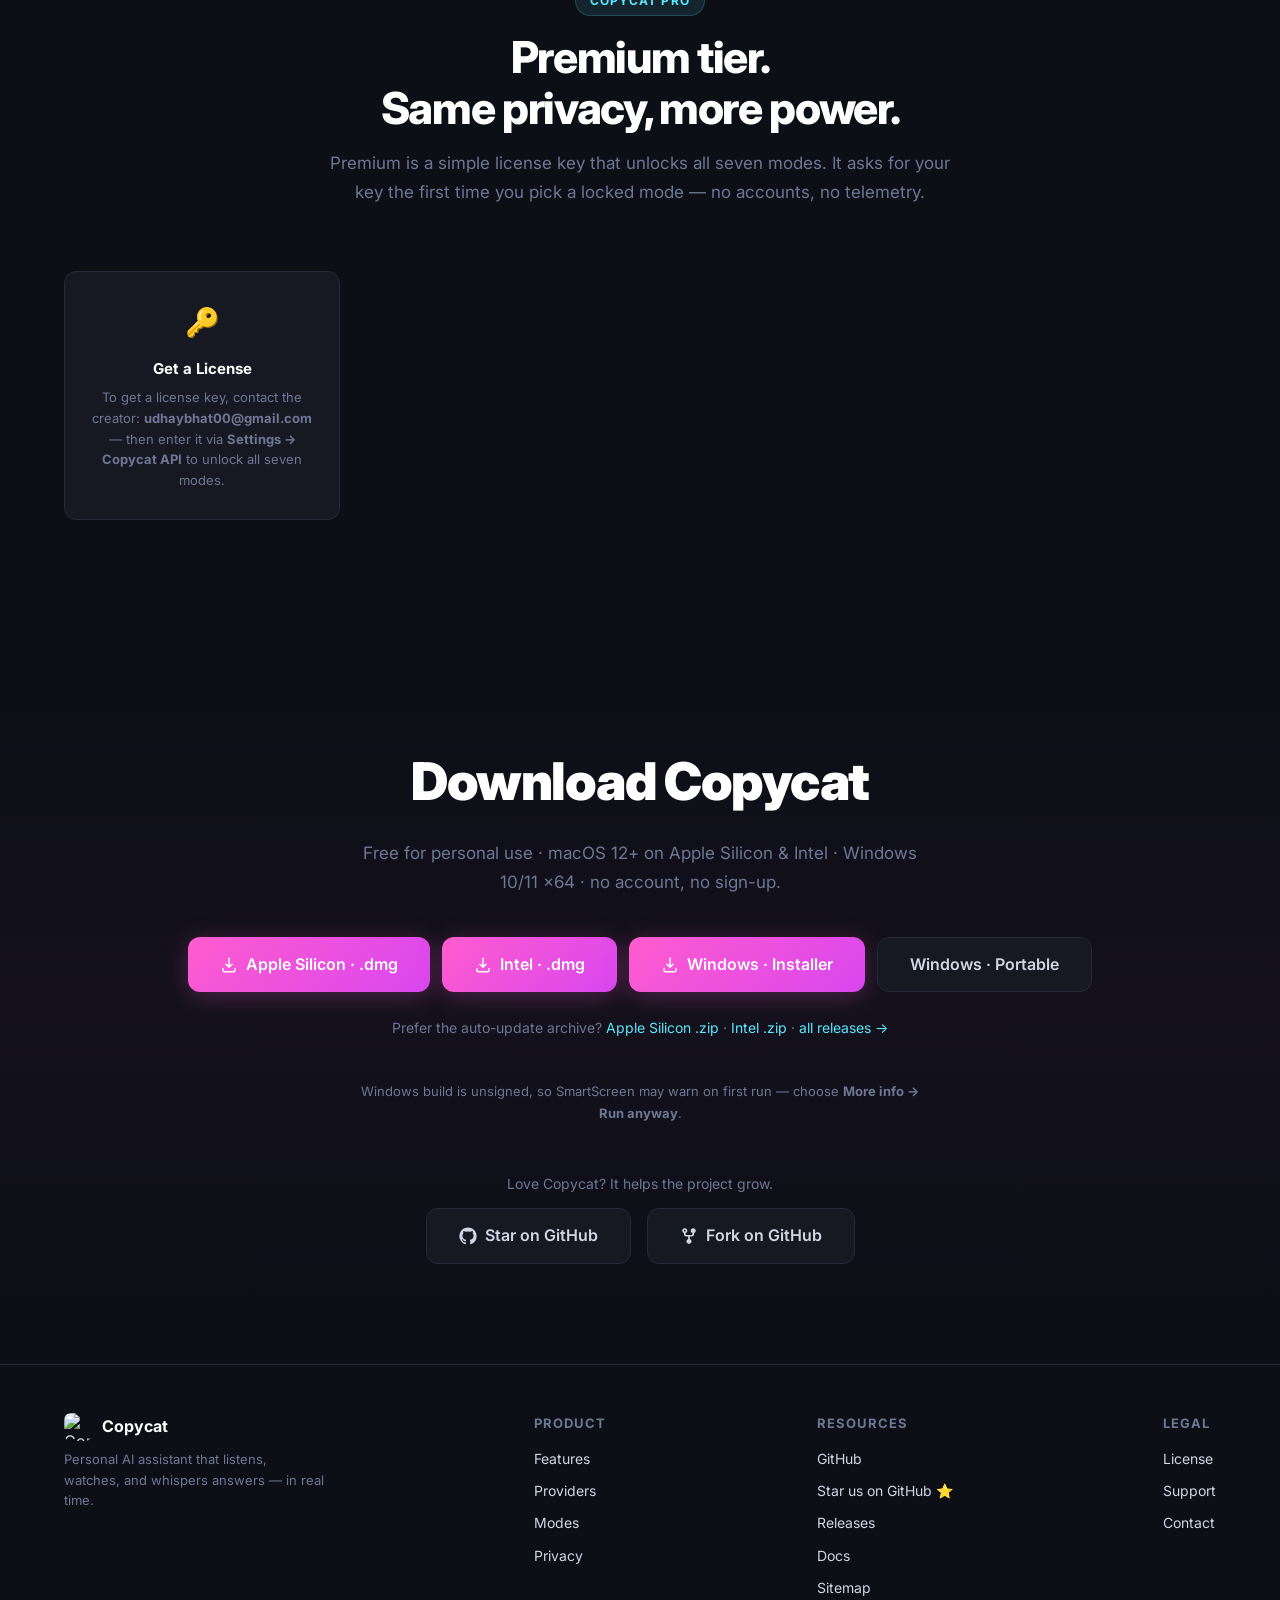
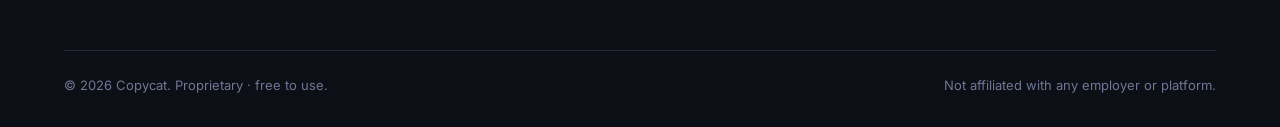
==== commit 4c186a37: "docs: update download links for v1.0.1" ====
--- a/docs/index.html
+++ b/docs/index.html
@@ -81,7 +81,7 @@
       {
         "@type": "Question",
         "name": "Is there a Windows version of Copycat?",
-        "acceptedAnswer": { "@type": "Answer", "text": "Yes. Windows 10/11 x64 builds ship in v1.0.0: Copycat-Setup-1.0.0.exe is the installer and Copycat.1.0.0.exe is a portable build that runs without installing. Both are free for personal use and download from the GitHub Releases page." }
+        "acceptedAnswer": { "@type": "Answer", "text": "Yes. Windows 10/11 x64 builds ship in v1.0.1: Copycat-Setup-1.0.1.exe is the installer and Copycat.1.0.1.exe is a portable build that runs without installing. Both are free for personal use and download from the GitHub Releases page." }
       },
       {
         "@type": "Question",
@@ -832,23 +832,23 @@
       <h2>Download Copycat</h2>
       <p>Free for personal use · macOS 12+ on Apple Silicon &amp; Intel · Windows 10/11 x64 · no account, no sign-up.</p>
       <div class="hero-buttons" style="margin-top:40px; flex-wrap:wrap; gap:12px;">
-        <a href="https://github.com/udhaybhat00/copycat/releases/download/v1.0.0/Copycat-1.0.0-arm64.dmg" class="btn btn-primary" target="_blank" rel="noopener">
+        <a href="https://github.com/udhaybhat00/copycat/releases/download/v1.0.1/Copycat-1.0.1-arm64.dmg" class="btn btn-primary" target="_blank" rel="noopener">
           <svg width="18" height="18" fill="none" viewBox="0 0 24 24"><path d="M12 3v12m0 0l-4-4m4 4l4-4M4 17v2a2 2 0 002 2h12a2 2 0 002-2v-2" stroke="#fff" stroke-width="2" stroke-linecap="round" stroke-linejoin="round"/></svg>
           Apple Silicon · .dmg
         </a>
-        <a href="https://github.com/udhaybhat00/copycat/releases/download/v1.0.0/Copycat-1.0.0.dmg" class="btn btn-primary" target="_blank" rel="noopener">
+        <a href="https://github.com/udhaybhat00/copycat/releases/download/v1.0.1/Copycat-1.0.1.dmg" class="btn btn-primary" target="_blank" rel="noopener">
           <svg width="18" height="18" fill="none" viewBox="0 0 24 24"><path d="M12 3v12m0 0l-4-4m4 4l4-4M4 17v2a2 2 0 002 2h12a2 2 0 002-2v-2" stroke="#fff" stroke-width="2" stroke-linecap="round" stroke-linejoin="round"/></svg>
           Intel · .dmg
         </a>
-        <a href="https://github.com/udhaybhat00/copycat/releases/download/v1.0.0/Copycat-Setup-1.0.0.exe" class="btn btn-primary" target="_blank" rel="noopener">
+        <a href="https://github.com/udhaybhat00/copycat/releases/download/v1.0.1/Copycat-Setup-1.0.1.exe" class="btn btn-primary" target="_blank" rel="noopener">
           <svg width="18" height="18" fill="none" viewBox="0 0 24 24"><path d="M12 3v12m0 0l-4-4m4 4l4-4M4 17v2a2 2 0 002 2h12a2 2 0 002-2v-2" stroke="#fff" stroke-width="2" stroke-linecap="round" stroke-linejoin="round"/></svg>
           Windows · Installer
         </a>
-        <a href="https://github.com/udhaybhat00/copycat/releases/download/v1.0.0/Copycat.1.0.0.exe" class="btn btn-secondary" target="_blank" rel="noopener">Windows · Portable</a>
+        <a href="https://github.com/udhaybhat00/copycat/releases/download/v1.0.1/Copycat.1.0.1.exe" class="btn btn-secondary" target="_blank" rel="noopener">Windows · Portable</a>
       </div>
       <p style="margin-top:24px; font-size:14px; color:var(--text-muted);">Prefer the auto-update archive?
-        <a href="https://github.com/udhaybhat00/copycat/releases/download/v1.0.0/Copycat-1.0.0-arm64-mac.zip" target="_blank" rel="noopener" style="color:var(--cyan);">Apple Silicon .zip</a> ·
-        <a href="https://github.com/udhaybhat00/copycat/releases/download/v1.0.0/Copycat-1.0.0-mac.zip" target="_blank" rel="noopener" style="color:var(--cyan);">Intel .zip</a> ·
+        <a href="https://github.com/udhaybhat00/copycat/releases/download/v1.0.1/Copycat-1.0.1-arm64-mac.zip" target="_blank" rel="noopener" style="color:var(--cyan);">Apple Silicon .zip</a> ·
+        <a href="https://github.com/udhaybhat00/copycat/releases/download/v1.0.1/Copycat-1.0.1-mac.zip" target="_blank" rel="noopener" style="color:var(--cyan);">Intel .zip</a> ·
         <a href="https://github.com/udhaybhat00/copycat/releases" target="_blank" rel="noopener" style="color:var(--cyan);">all releases →</a>
       </p>
       <p style="margin-top:10px; font-size:13px; color:var(--text-muted);">Windows build is unsigned, so SmartScreen may warn on first run — choose <strong>More info → Run anyway</strong>.</p>
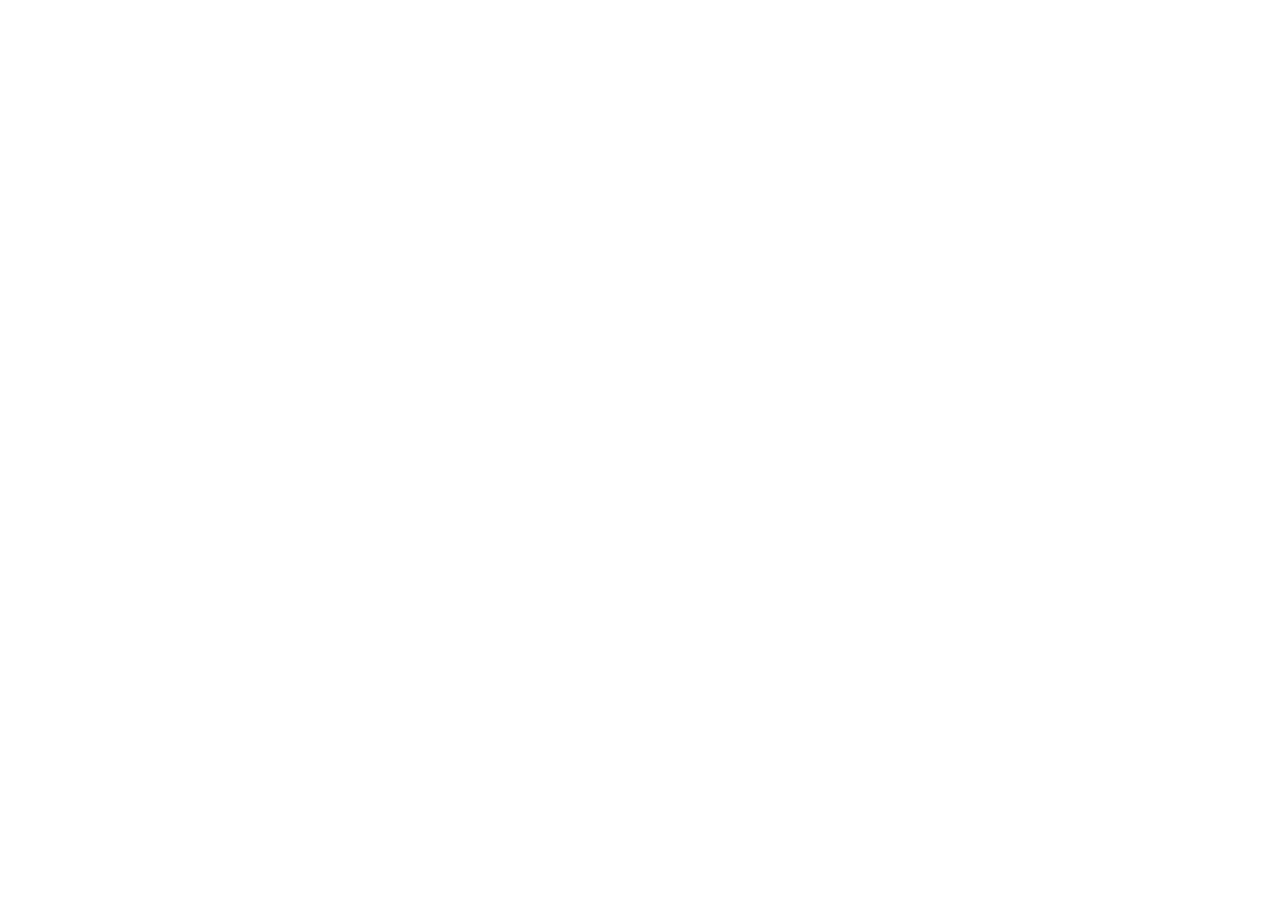
==== commit 77246a59: "Present Copycat downloads, trial pricing, and animated product guide" ====
--- a/docs/index.html
+++ b/docs/index.html
@@ -1,982 +1 @@
-<!DOCTYPE html>
-<html lang="en">
-<head>
-  <meta charset="UTF-8">
-  <meta name="viewport" content="width=device-width, initial-scale=1.0">
-  <title>Copycat — Free AI Meeting Assistant for Mac (Whisper · BYOK · Local-First)</title>
-  <meta name="description" content="Copycat is a free, local-first AI meeting assistant for macOS. On-device Whisper transcription, real-time answers, automatic meeting notes, and RAG knowledge memory — with your own LLM keys (BYOK). Download for Apple Silicon & Intel Mac.">
-  <meta name="keywords" content="AI meeting assistant, free AI assistant for Mac, real-time transcription, Whisper transcription macOS, on-device speech to text, BYOK LLM, interview prep AI, meeting notes AI, local-first AI, privacy-first AI, download Copycat macOS, Apple Silicon AI assistant, Intel Mac AI assistant">
-  <meta name="author" content="Udhay Bhat">
-  <meta name="robots" content="index, follow, max-image-preview:large, max-snippet:-1, max-video-preview:-1">
-  <meta name="theme-color" content="#0d0f17">
-  <meta property="og:site_name" content="Copycat">
-  <meta property="og:type" content="website">
-  <meta property="og:url" content="https://udhaybhat00.github.io/copycat/">
-  <meta property="og:title" content="Copycat — Personal AI Assistant for Mac &amp; Windows">
-  <meta property="og:description" content="Real-time AI that listens, watches, and whispers answers — in meetings, interviews, sales calls, lectures, and support.">
-  <meta property="og:image" content="https://udhaybhat00.github.io/copycat/og-image.png">
-  <meta property="og:image:type" content="image/png">
-  <meta property="og:image:width" content="1200">
-  <meta property="og:image:height" content="630">
-  <meta property="og:image:alt" content="Copycat — the private AI meeting assistant for macOS and Windows">
-  <meta name="twitter:card" content="summary_large_image">
-  <meta name="twitter:url" content="https://udhaybhat00.github.io/copycat/">
-  <meta name="twitter:title" content="Copycat — Personal AI Assistant for Mac &amp; Windows">
-  <meta name="twitter:description" content="Real-time AI that listens, watches, and whispers answers — in meetings, interviews, sales calls, lectures, and support.">
-  <meta name="twitter:image" content="https://udhaybhat00.github.io/copycat/og-image.png">
-  <meta name="twitter:image:alt" content="Copycat — the private AI meeting assistant for macOS and Windows">
-  <link rel="canonical" href="https://udhaybhat00.github.io/copycat/">
-  <meta name="msapplication-TileColor" content="#0d0f17">
-  <link rel="apple-touch-icon" sizes="180x180" href="https://udhaybhat00.github.io/copycat/icon.png">
-  <link rel="icon" type="image/png" sizes="512x512" href="https://udhaybhat00.github.io/copycat/icon.png">
-  <link rel="icon" type="image/png" sizes="32x32" href="https://udhaybhat00.github.io/copycat/icon.png">
-  <link href="https://fonts.googleapis.com/css2?family=Inter:wght@300;400;500;600;700;800;900&display=swap" rel="stylesheet">
-  <script type="application/ld+json">
-  {
-    "@context": "https://schema.org",
-    "@type": "SoftwareApplication",
-    "name": "Copycat",
-    "description": "Personal AI assistant for Mac & Windows with real-time transcription, screen capture, knowledge memory, and privacy-first local processing.",
-    "operatingSystem": "macOS 12+, Windows 10+",
-    "applicationCategory": "DesktopApplication",
-    "url": "https://udhaybhat00.github.io/copycat/",
-    "downloadUrl": "https://github.com/udhaybhat00/copycat/releases/latest",
-    "sameAs": ["https://github.com/udhaybhat00/copycat"],
-    "logo": "https://udhaybhat00.github.io/copycat/icon.png",
-    "thumbnailUrl": "https://udhaybhat00.github.io/copycat/icon.png",
-    "offers": { "@type": "Offer", "price": "0", "priceCurrency": "USD" },
-    "softwareVersion": "1.0.0"
-  }
-  </script>
-  <script type="application/ld+json">
-  {
-    "@context": "https://schema.org",
-    "@type": "FAQPage",
-    "mainEntity": [
-      {
-        "@type": "Question",
-        "name": "Is Copycat free?",
-        "acceptedAnswer": { "@type": "Answer", "text": "Yes. Copycat is free to download and use for personal use. Copycat Pro is an optional paid upgrade unlocked with a license key; it never adds telemetry or accounts." }
-      },
-      {
-        "@type": "Question",
-        "name": "Does Copycat work offline?",
-        "acceptedAnswer": { "@type": "Answer", "text": "Transcription and meeting memory are local-first and run on your Mac with on-device Whisper. AI answer generation uses your own LLM provider (BYOK), so those requests need internet access unless you point them at a local model such as Ollama." }
-      },
-      {
-        "@type": "Question",
-        "name": "Is my audio uploaded anywhere?",
-        "acceptedAnswer": { "@type": "Answer", "text": "No. Audio is captured and transcribed on-device with Whisper. Only the text you choose to send to your configured LLM provider ever leaves your machine." }
-      },
-      {
-        "@type": "Question",
-        "name": "Which Macs are supported?",
-        "acceptedAnswer": { "@type": "Answer", "text": "macOS 12 or later on Apple Silicon (M1/M2/M3/M4) and Intel (x64) Macs. Download the arm64 build for Apple Silicon and the Intel build for older Macs." }
-      },
-      {
-        "@type": "Question",
-        "name": "Do I need an API key to use Copycat?",
-        "acceptedAnswer": { "@type": "Answer", "text": "AI answer generation uses bring-your-own-key (BYOK) LLMs such as OpenAI, Anthropic, or a local Ollama model — so you control the provider and cost, and no account is required to download the app." }
-      },
-      {
-        "@type": "Question",
-        "name": "Is there a Windows version of Copycat?",
-        "acceptedAnswer": { "@type": "Answer", "text": "Yes. Windows 10/11 x64 builds ship in v1.0.1: Copycat-Setup-1.0.1.exe is the installer and Copycat.1.0.1.exe is a portable build that runs without installing. Both are free for personal use and download from the GitHub Releases page." }
-      },
-      {
-        "@type": "Question",
-        "name": "Why does macOS say the developer cannot be verified?",
-        "acceptedAnswer": { "@type": "Answer", "text": "The build is not notarized yet, so Gatekeeper shows a security warning on first launch. Right-click (Control-click) the app and choose Open — you only need to do this once." }
-      }
-    ]
-  }
-  </script>
-  <style>
-    :root {
-      --bg: #0d0f17;
-      --bg-card: #161822;
-      --bg-card-hover: #1c1e2a;
-      --border: #262938;
-      --text: #d0d6e4;
-      --text-muted: #6e7793;
-      --magenta: #ff5ccd;
-      --cyan: #5be8ff;
-      --magenta-dim: #cc4aa3;
-      --cyan-dim: #4abfcc;
-    }
-    * { margin: 0; padding: 0; box-sizing: border-box; }
-    html { scroll-behavior: smooth; }
-    body {
-      font-family: 'Inter', -apple-system, BlinkMacSystemFont, 'Segoe UI', system-ui, sans-serif;
-      background: var(--bg);
-      color: var(--text);
-      line-height: 1.6;
-      overflow-x: hidden;
-      -webkit-font-smoothing: antialiased;
-    }
-    .container { max-width: 1200px; margin: 0 auto; padding: 0 24px; }
-    a { color: inherit; text-decoration: none; }
-
-    /* ── Scrollbar ── */
-    ::-webkit-scrollbar { width: 6px; }
-    ::-webkit-scrollbar-track { background: var(--bg); }
-    ::-webkit-scrollbar-thumb { background: #333; border-radius: 3px; }
-
-    /* ── Navigation ── */
-    .nav {
-      position: fixed; top: 0; left: 0; right: 0; z-index: 100;
-      background: rgba(13,15,23,.82);
-      backdrop-filter: blur(24px) saturate(1.4);
-      -webkit-backdrop-filter: blur(24px) saturate(1.4);
-      border-bottom: 1px solid var(--border);
-      transition: background .3s;
-    }
-    .nav-inner {
-      max-width: 1200px; margin: 0 auto; padding: 0 24px;
-      display: flex; align-items: center; justify-content: space-between;
-      height: 64px;
-    }
-    .nav-logo {
-      display: flex; align-items: center; gap: 10px; font-weight: 700; font-size: 18px;
-      letter-spacing: -.03em;
-    }
-    .nav-logo img { width: 32px; height: 32px; border-radius: 8px; }
-    .nav-logo span { color: #fff; }
-    .nav-links { display: flex; gap: 32px; list-style: none; }
-    .nav-links a {
-      color: var(--text-muted); font-size: 14px; font-weight: 500;
-      transition: color .2s;
-    }
-    .nav-links a:hover { color: var(--cyan); }
-    .nav-cta {
-      padding: 8px 20px; border-radius: 8px; font-size: 14px; font-weight: 600;
-      background: var(--magenta); color: #fff;
-      transition: all .25s cubic-bezier(.4,0,.2,1);
-    }
-    .nav-cta:hover { background: #e64fb8; transform: translateY(-1px); box-shadow: 0 4px 20px rgba(255,92,204,.3); }
-
-    /* Mobile nav toggle */
-    .nav-toggle { display: none; background: none; border: none; cursor: pointer; padding: 4px; }
-    .nav-toggle span {
-      display: block; width: 22px; height: 2px; background: var(--text);
-      margin: 5px 0; transition: all .3s;
-    }
-
-    /* ── Hero ── */
-    .hero {
-      min-height: 100vh; display: flex; align-items: center; justify-content: center;
-      position: relative; padding: 120px 24px 80px; text-align: center; overflow: hidden;
-    }
-    .hero::before {
-      content: ''; position: absolute; top: -40%; left: -20%; width: 80%; height: 80%;
-      background: radial-gradient(circle, rgba(255,92,204,.08) 0%, transparent 60%);
-      animation: floatBlob 20s ease-in-out infinite alternate;
-      pointer-events: none;
-    }
-    .hero::after {
-      content: ''; position: absolute; bottom: -30%; right: -15%; width: 70%; height: 70%;
-      background: radial-gradient(circle, rgba(91,232,255,.06) 0%, transparent 60%);
-      animation: floatBlob 16s ease-in-out infinite alternate-reverse;
-      pointer-events: none;
-    }
-    @keyframes floatBlob { 0%{transform:translate(0,0) scale(1)} 100%{transform:translate(40px,-30px) scale(1.1)} }
-    .hero-content { position: relative; z-index: 2; max-width: 900px; }
-    .hero-icon {
-      width: 80px; height: 80px; border-radius: 20px; margin: 0 auto 32px;
-      box-shadow: 0 8px 40px rgba(255,92,204,.2), 0 0 0 1px rgba(255,255,255,.05);
-      animation: iconPulse 3s ease-in-out infinite;
-    }
-    @keyframes iconPulse { 0%,100%{transform:translateY(0)} 50%{transform:translateY(-6px)} }
-    .hero-badge {
-      display: inline-block; padding: 6px 16px; border-radius: 100px;
-      background: rgba(255,92,204,.08); border: 1px solid rgba(255,92,204,.2);
-      font-size: 13px; font-weight: 600; color: var(--magenta);
-      margin-bottom: 24px; letter-spacing: .04em;
-    }
-    .hero h1 {
-      font-size: clamp(40px, 7vw, 80px); font-weight: 900; line-height: 1.05;
-      letter-spacing: -.04em; margin-bottom: 20px;
-    }
-    .hero h1 .glow { background: linear-gradient(135deg, var(--magenta), var(--cyan)); -webkit-background-clip: text; -webkit-text-fill-color: transparent; }
-    .hero p {
-      font-size: 18px; color: var(--text-muted); max-width: 600px;
-      margin: 0 auto 40px; line-height: 1.7;
-    }
-    .hero-buttons { display: flex; gap: 16px; justify-content: center; flex-wrap: wrap; }
-    .btn {
-      display: inline-flex; align-items: center; gap: 8px; padding: 14px 32px;
-      border-radius: 12px; font-size: 16px; font-weight: 600; cursor: pointer;
-      border: none; transition: all .3s cubic-bezier(.4,0,.2,1); position: relative; overflow: hidden;
-    }
-    .btn-primary {
-      background: linear-gradient(135deg, var(--magenta), #d946ef); color: #fff;
-      box-shadow: 0 4px 24px rgba(255,92,204,.25);
-    }
-    .btn-primary:hover { transform: translateY(-2px); box-shadow: 0 8px 32px rgba(255,92,204,.35); }
-    .btn-secondary {
-      background: var(--bg-card); color: var(--text); border: 1px solid var(--border);
-    }
-    .btn-secondary:hover { border-color: var(--cyan); color: var(--cyan); transform: translateY(-2px); }
-    .hero-stats {
-      display: flex; gap: 48px; justify-content: center; margin-top: 60px; flex-wrap: wrap;
-    }
-    .hero-stat { text-align: center; }
-    .hero-stat .num { font-size: 28px; font-weight: 800; color: #fff; display: block; }
-    .hero-stat .label { font-size: 13px; color: var(--text-muted); text-transform: uppercase; letter-spacing: .06em; }
-
-    /* ── Glass card ── */
-    .glass-preview {
-      margin-top: 64px; max-width: 720px; margin-left: auto; margin-right: auto;
-      background: rgba(22,24,34,.6); border: 1px solid var(--border); border-radius: 16px;
-      padding: 2px; box-shadow: 0 24px 80px rgba(0,0,0,.5);
-    }
-    .glass-preview-inner { padding: 40px; text-align: left; border-radius: 14px; background: linear-gradient(145deg, rgba(255,92,204,.04), rgba(91,232,255,.04)); }
-    .glass-label { font-size: 12px; font-weight: 600; text-transform: uppercase; letter-spacing: .1em; color: var(--magenta); margin-bottom: 12px; }
-    .glass-preview-inner p { color: var(--text); line-height: 1.7; }
-    .glass-preview-inner .sources { margin-top: 16px; display: flex; gap: 8px; flex-wrap: wrap; }
-    .glass-preview-inner .source {
-      padding: 4px 10px; border-radius: 6px; font-size: 11px; font-weight: 600;
-      background: rgba(91,232,255,.08); color: var(--cyan); border: 1px solid rgba(91,232,255,.15);
-    }
-
-    /* ── Section shared ── */
-    .section { padding: 120px 0; position: relative; }
-    .section-header { text-align: center; margin-bottom: 64px; }
-    .section-header .tag {
-      display: inline-block; padding: 5px 14px; border-radius: 100px;
-      font-size: 12px; font-weight: 700; text-transform: uppercase; letter-spacing: .1em;
-      margin-bottom: 16px;
-    }
-    .tag-magenta { background: rgba(255,92,204,.1); color: var(--magenta); border: 1px solid rgba(255,92,204,.2); }
-    .tag-cyan { background: rgba(91,232,255,.1); color: var(--cyan); border: 1px solid rgba(91,232,255,.2); }
-    .tag-white { background: rgba(255,255,255,.06); color: #fff; border: 1px solid rgba(255,255,255,.1); }
-    .section-header h2 {
-      font-size: clamp(28px, 4vw, 44px); font-weight: 800; letter-spacing: -.03em;
-      line-height: 1.15; margin-bottom: 16px; color: #fff;
-    }
-    .section-header p { font-size: 17px; color: var(--text-muted); max-width: 640px; margin: 0 auto; line-height: 1.7; }
-
-    /* ── Features grid ── */
-    .features-grid {
-      display: grid; gap: 16px;
-      grid-template-columns: repeat(3, 1fr);
-    }
-    .features-grid.cols-2 { grid-template-columns: repeat(2, 1fr); }
-    .feature-card {
-      background: var(--bg-card); border: 1px solid var(--border); border-radius: 14px;
-      padding: 32px; transition: all .35s cubic-bezier(.4,0,.2,1); position: relative; overflow: hidden;
-    }
-    .feature-card::before {
-      content: ''; position: absolute; top: 0; left: 0; right: 0; height: 2px;
-      background: linear-gradient(90deg, var(--magenta), var(--cyan));
-      opacity: 0; transition: opacity .3s;
-    }
-    .feature-card:hover { border-color: rgba(255,92,204,.3); background: var(--bg-card-hover); transform: translateY(-4px); box-shadow: 0 12px 40px rgba(0,0,0,.3); }
-    .feature-card:hover::before { opacity: 1; }
-    .feature-card.wide { grid-column: span 2; }
-    .feature-card.full { grid-column: span 3; }
-    .feature-card .icon {
-      width: 40px; height: 40px; border-radius: 10px; display: flex; align-items: center; justify-content: center;
-      font-size: 20px; margin-bottom: 16px;
-    }
-    .icon-magenta { background: rgba(255,92,204,.1); }
-    .icon-cyan { background: rgba(91,232,255,.1); }
-    .icon-green { background: rgba(52,211,153,.1); }
-    .icon-purple { background: rgba(167,139,250,.1); }
-    .icon-orange { background: rgba(251,146,60,.1); }
-    .icon-blue { background: rgba(96,165,250,.1); }
-    .feature-card h3 { font-size: 18px; font-weight: 700; color: #fff; margin-bottom: 8px; letter-spacing: -.02em; }
-    .feature-card p { font-size: 14px; color: var(--text-muted); line-height: 1.7; margin-bottom: 16px; }
-    .feature-card ul { list-style: none; display: flex; flex-wrap: wrap; gap: 6px; }
-    .feature-card li {
-      padding: 4px 10px; border-radius: 6px; font-size: 12px; font-weight: 500;
-      background: rgba(255,255,255,.04); color: var(--text-muted); border: 1px solid rgba(255,255,255,.06);
-    }
-
-    /* ── Providers ── */
-    .providers-grid {
-      display: grid; grid-template-columns: repeat(auto-fill, minmax(150px, 1fr)); gap: 12px;
-    }
-    .provider-card {
-      background: var(--bg-card); border: 1px solid var(--border); border-radius: 12px;
-      padding: 24px 16px; text-align: center; transition: all .3s;
-    }
-    .provider-card:hover { border-color: var(--cyan); transform: translateY(-2px); }
-    .provider-card .name { font-size: 14px; font-weight: 600; color: #fff; margin-top: 8px; }
-    .provider-card .sub { font-size: 11px; color: var(--text-muted); margin-top: 4px; }
-
-    /* ── Modes ── */
-    .modes-wrap { display: grid; grid-template-columns: 260px 1fr; gap: 48px; align-items: start; }
-    .modes-nav { display: flex; flex-direction: column; gap: 4px; }
-    .mode-btn {
-      padding: 12px 16px; border-radius: 10px; border: 1px solid transparent;
-      background: transparent; color: var(--text-muted); font-size: 14px; font-weight: 500;
-      cursor: pointer; text-align: left; transition: all .25s; font-family: inherit;
-    }
-    .mode-btn:hover { color: #fff; background: rgba(255,255,255,.03); }
-    .mode-btn.active {
-      background: rgba(255,92,204,.08); border-color: rgba(255,92,204,.2);
-      color: var(--magenta); font-weight: 600;
-    }
-    .mode-panel {
-      background: var(--bg-card); border: 1px solid var(--border); border-radius: 14px;
-      padding: 36px; min-height: 260px;
-    }
-    .mode-panel .tag { font-size: 11px; font-weight: 700; text-transform: uppercase; letter-spacing: .1em; color: var(--magenta); margin-bottom: 12px; }
-    .mode-panel h3 { font-size: 28px; font-weight: 800; color: #fff; margin-bottom: 12px; letter-spacing: -.03em; }
-    .mode-panel .what { font-size: 16px; color: var(--text); margin-bottom: 12px; line-height: 1.6; }
-    .mode-panel .how { font-size: 14px; color: var(--text-muted); margin-bottom: 20px; line-height: 1.7; }
-    .mode-panel ul { list-style: none; display: flex; flex-wrap: wrap; gap: 8px; }
-    .mode-panel li {
-      padding: 6px 14px; border-radius: 8px; font-size: 13px; font-weight: 500;
-      background: rgba(91,232,255,.06); color: var(--cyan); border: 1px solid rgba(91,232,255,.12);
-    }
-    @keyframes fadeUp { from { opacity:0; transform:translateY(16px); } to { opacity:1; transform:translateY(0); } }
-
-    /* ── Privacy / CTA ── */
-    .privacy-grid { display: grid; grid-template-columns: repeat(4, 1fr); gap: 16px; }
-    .privacy-card {
-      background: var(--bg-card); border: 1px solid var(--border); border-radius: 12px;
-      padding: 28px 20px; text-align: center; transition: all .3s;
-    }
-    .privacy-card:hover { transform: translateY(-2px); border-color: rgba(52,211,153,.3); }
-    .privacy-card .icon { font-size: 28px; margin-bottom: 12px; }
-    .privacy-card h4 { font-size: 15px; font-weight: 700; color: #fff; margin-bottom: 6px; }
-    .privacy-card p { font-size: 13px; color: var(--text-muted); line-height: 1.6; }
-
-    .cta-section {
-      text-align: center; padding: 100px 24px;
-      background: linear-gradient(180deg, transparent, rgba(255,92,204,.03), transparent);
-    }
-    .cta-section h2 { font-size: clamp(32px, 5vw, 52px); font-weight: 900; letter-spacing: -.03em; margin-bottom: 16px; color: #fff; }
-    .cta-section p { font-size: 17px; color: var(--text-muted); margin-bottom: 40px; max-width: 560px; margin-left: auto; margin-right: auto; line-height: 1.7; }
-
-    /* ── Footer ── */
-    .footer {
-      border-top: 1px solid var(--border); padding: 48px 0 32px;
-    }
-    .footer-inner {
-      display: flex; justify-content: space-between; align-items: start; flex-wrap: wrap; gap: 32px;
-    }
-    .footer-brand { display: flex; align-items: center; gap: 10px; }
-    .footer-brand img { width: 28px; height: 28px; border-radius: 7px; }
-    .footer-brand span { font-weight: 700; font-size: 16px; color: #fff; }
-    .footer-brand-desc { font-size: 13px; color: var(--text-muted); margin-top: 8px; max-width: 260px; line-height: 1.6; }
-    .footer-col h4 { font-size: 13px; font-weight: 700; text-transform: uppercase; letter-spacing: .08em; color: var(--text-muted); margin-bottom: 14px; }
-    .footer-col a { display: block; font-size: 14px; color: var(--text); margin-bottom: 10px; transition: color .2s; }
-    .footer-col a:hover { color: var(--cyan); }
-    .footer-bottom {
-      margin-top: 40px; padding-top: 24px; border-top: 1px solid var(--border);
-      display: flex; justify-content: space-between; align-items: center; flex-wrap: wrap; gap: 12px;
-    }
-    .footer-bottom p { font-size: 13px; color: var(--text-muted); }
-
-    /* ── Scroll animations ── */
-    .reveal { opacity: 0; transform: translateY(28px); transition: opacity .7s cubic-bezier(.4,0,.2,1), transform .7s cubic-bezier(.4,0,.2,1); }
-    .reveal.visible { opacity: 1; transform: translateY(0); }
-    .reveal-stagger > * { opacity: 0; transform: translateY(20px); transition: opacity .5s cubic-bezier(.4,0,.2,1), transform .5s cubic-bezier(.4,0,.2,1); }
-    .reveal-stagger.visible > *:nth-child(1) { transition-delay: .05s; }
-    .reveal-stagger.visible > *:nth-child(2) { transition-delay: .1s; }
-    .reveal-stagger.visible > *:nth-child(3) { transition-delay: .15s; }
-    .reveal-stagger.visible > *:nth-child(4) { transition-delay: .2s; }
-    .reveal-stagger.visible > *:nth-child(5) { transition-delay: .25s; }
-    .reveal-stagger.visible > *:nth-child(6) { transition-delay: .3s; }
-    .reveal-stagger.visible > *:nth-child(n+7) { transition-delay: .35s; }
-    .reveal-stagger.visible > * { opacity: 1; transform: translateY(0); }
-
-    /* ── Floating particles ── */
-    .particles { position: fixed; top: 0; left: 0; width: 100%; height: 100%; pointer-events: none; z-index: 0; }
-    .particle {
-      position: absolute; border-radius: 50%; opacity: .15;
-      animation: particleDrift linear infinite;
-    }
-    @keyframes particleDrift {
-      0% { transform: translateY(100vh) rotate(0deg); opacity: 0; }
-      10% { opacity: .15; }
-      90% { opacity: .15; }
-      100% { transform: translateY(-10vh) rotate(360deg); opacity: 0; }
-    }
-
-    /* ── Tech stack marquee ── */
-    .tech-marquee {
-      overflow: hidden; padding: 24px 0; border-top: 1px solid var(--border); border-bottom: 1px solid var(--border);
-    }
-    .marquee-track {
-      display: flex; gap: 48px; animation: marqueeScroll 40s linear infinite; width: max-content;
-    }
-    .marquee-track:hover { animation-play-state: paused; }
-    .tech-item { font-size: 14px; font-weight: 600; color: var(--text-muted); white-space: nowrap; display: flex; align-items: center; gap: 8px; }
-    .tech-item .dot { width: 6px; height: 6px; border-radius: 50%; }
-    @keyframes marqueeScroll { 0%{transform:translateX(0)} 100%{transform:translateX(-50%)} }
-
-    /* ── Responsive ── */
-    @media (max-width: 1024px) {
-      .features-grid { grid-template-columns: repeat(2, 1fr); }
-      .feature-card.wide { grid-column: span 2; }
-      .feature-card.full { grid-column: span 2; }
-      .privacy-grid { grid-template-columns: repeat(2, 1fr); }
-      .modes-wrap { grid-template-columns: 1fr; gap: 24px; }
-      .modes-nav { flex-direction: row; flex-wrap: wrap; gap: 6px; }
-      .mode-btn { padding: 8px 14px; font-size: 13px; }
-    }
-    @media (max-width: 768px) {
-      .nav-links { display: none; }
-      .nav-cta { display: none; }
-      .nav-toggle { display: block; }
-      /* Mobile menu open */
-      .nav.open .nav-links {
-        display: flex; flex-direction: column; position: absolute; top: 64px; left: 0; right: 0;
-        background: rgba(13,15,23,.96); backdrop-filter: blur(24px); padding: 16px 24px 24px;
-        border-bottom: 1px solid var(--border); gap: 16px;
-      }
-      .nav.open .nav-cta-mobile { display: inline-block; }
-      .nav-cta-mobile {
-        display: none; margin-top: 8px; padding: 10px 24px; border-radius: 8px; font-size: 14px;
-        font-weight: 600; background: var(--magenta); color: #fff; text-align: center;
-      }
-      .features-grid { grid-template-columns: 1fr; }
-      .feature-card.wide, .feature-card.full { grid-column: span 1; }
-      .privacy-grid { grid-template-columns: 1fr; }
-      .hero h1 { font-size: 36px; }
-      .hero-stats { gap: 24px; }
-      .hero-stat .num { font-size: 22px; }
-      .footer-inner { flex-direction: column; }
-    }
-
-    /* ── Floating Orb Glow ── */
-    .orb {
-      position: absolute; border-radius: 50%; filter: blur(80px); pointer-events: none; z-index: 0;
-    }
-    .orb-magenta { background: rgba(255,92,204,.12); }
-    .orb-cyan { background: rgba(91,232,255,.1); }
-
-    /* ── Divider ── */
-    .divider { width: 60px; height: 2px; background: linear-gradient(90deg, var(--magenta), var(--cyan)); margin: 0 auto; border-radius: 1px; }
-
-    /* ── Keyboard shortcut ── */
-    .kbd {
-      display: inline-block; padding: 2px 8px; border-radius: 5px; font-size: 12px; font-weight: 600;
-      background: rgba(255,255,255,.06); border: 1px solid rgba(255,255,255,.1); color: var(--text);
-      font-family: inherit;
-    }
-  </style>
-</head>
-<body>
-
-  <!-- ── Floating Particles ── -->
-  <div class="particles" id="particles"></div>
-
-  <!-- ── Navigation ── -->
-  <nav class="nav" id="nav">
-    <div class="nav-inner">
-      <a href="#" class="nav-logo">
-        <img src="https://udhaybhat00.github.io/copycat/icon.png" alt="Copycat" width="32" height="32">
-        <span>Copycat</span>
-      </a>
-      <ul class="nav-links">
-        <li><a href="#features">Features</a></li>
-        <li><a href="#providers">Providers</a></li>
-        <li><a href="#modes">Modes</a></li>
-        <li><a href="#privacy">Privacy</a></li>
-        <li><a href="#premium">Premium</a></li>
-        <li><a href="https://github.com/udhaybhat00/copycat" target="_blank" rel="noopener">GitHub</a></li>
-      </ul>
-      <a href="#download" class="nav-cta">Download</a>
-      <a href="#download" class="nav-cta-mobile" style="display:none;">Download Copycat</a>
-      <button class="nav-toggle" id="navToggle" aria-label="Toggle menu">
-        <span></span><span></span><span></span>
-      </button>
-    </div>
-  </nav>
-
-  <!-- ── Hero ── -->
-  <section class="hero">
-    <div class="orb orb-magenta" style="width:500px;height:500px;top:-10%;left:-10%;"></div>
-    <div class="orb orb-cyan" style="width:400px;height:400px;bottom:-5%;right:-8%;"></div>
-    <div class="hero-content">
-      <img src="https://udhaybhat00.github.io/copycat/icon.png" alt="Copycat icon" class="hero-icon" width="80" height="80">
-      <div class="hero-badge">v1.0 — Mac &amp; Windows</div>
-      <h1>Your AI that <span class="glow">listens, watches &amp; whispers</span></h1>
-      <p>Real-time transcription, screen awareness, and contextual answers — right when you need them. 99 languages, 11+ providers, fully local &amp; private.</p>
-      <div class="hero-buttons">
-        <a href="#download" class="btn btn-primary">
-          <svg width="18" height="18" fill="none" viewBox="0 0 24 24"><path d="M12 3v12m0 0l-4-4m4 4l4-4M4 17v2a2 2 0 002 2h12a2 2 0 002-2v-2" stroke="#fff" stroke-width="2" stroke-linecap="round" stroke-linejoin="round"/></svg>
-          Download Free
-        </a>
-        <a href="https://github.com/udhaybhat00/copycat/releases" class="btn btn-secondary" target="_blank" rel="noopener">View Releases</a>
-        <a href="https://github.com/udhaybhat00/copycat" class="btn btn-secondary" target="_blank" rel="noopener">
-          <svg width="18" height="18" viewBox="0 0 24 24" fill="currentColor" aria-hidden="true"><path d="M12 .587l3.668 7.431 8.2 1.193-5.934 5.787 1.401 8.168L12 18.897l-7.335 3.857 1.401-8.168L.132 9.211l8.2-1.193z" stroke="#ff5ccd" stroke-width="0.6"/></svg>
-          Star on GitHub
-        </a>
-      </div>
-      <div class="hero-stats">
-        <div class="hero-stat"><span class="num">99</span><span class="label">Languages</span></div>
-        <div class="hero-stat"><span class="num">11+</span><span class="label">Providers</span></div>
-        <div class="hero-stat"><span class="num">9</span><span class="label">Modes</span></div>
-        <div class="hero-stat"><span class="num">100%</span><span class="label">Private</span></div>
-      </div>
-      <div class="glass-preview">
-        <div class="glass-preview-inner">
-          <div class="glass-label">Live Assist Preview</div>
-          <p><strong>Speaker:</strong> "We need to decide on the API rate limiting strategy by Friday — the current 100 req/min is too low for enterprise clients."</p>
-          <p style="margin-top:12px;"><strong style="color:var(--cyan);">Copycat:</strong> Suggest token-bucket rate limiting at 1000 req/min with burst allowance. Industry standard for B2B SaaS. Consider per-user vs per-org tiers. <span class="kbd" style="margin-left:4px;">⌘⇧Y</span></p>
-          <div class="sources">
-            <span class="source">Confidence: High</span>
-            <span class="source">Source: Knowledge Base</span>
-            <span class="source">Mode: Team meet</span>
-          </div>
-        </div>
-      </div>
-    </div>
-  </section>
-
-  <!-- ── Tech Stack Marquee ── -->
-  <div class="tech-marquee">
-    <div class="marquee-track" id="marquee">
-      <span class="tech-item"><span class="dot" style="background:var(--magenta)"></span>Electron</span>
-      <span class="tech-item"><span class="dot" style="background:var(--cyan)"></span>Rust + napi-rs</span>
-      <span class="tech-item"><span class="dot" style="background:#34d399"></span>Whisper ONNX</span>
-      <span class="tech-item"><span class="dot" style="background:#a78bfa"></span>React</span>
-      <span class="tech-item"><span class="dot" style="background:#fbbf24"></span>sqlite-vec</span>
-      <span class="tech-item"><span class="dot" style="background:#f87171"></span>cpal</span>
-      <span class="tech-item"><span class="dot" style="background:#60a5fa"></span>CoreML</span>
-      <span class="tech-item"><span class="dot" style="background:var(--magenta)"></span>Node.js</span>
-      <span class="tech-item"><span class="dot" style="background:var(--cyan)"></span>ONNX Runtime</span>
-      <span class="tech-item"><span class="dot" style="background:#34d399"></span>Dynamic Island UI</span>
-      <span class="tech-item"><span class="dot" style="background:#a78bfa"></span>WebSocket</span>
-      <span class="tech-item"><span class="dot" style="background:#fbbf24"></span>Cross-Encoder Reranker</span>
-      <!-- Duplicate for seamless loop -->
-      <span class="tech-item"><span class="dot" style="background:var(--magenta)"></span>Electron</span>
-      <span class="tech-item"><span class="dot" style="background:var(--cyan)"></span>Rust + napi-rs</span>
-      <span class="tech-item"><span class="dot" style="background:#34d399"></span>Whisper ONNX</span>
-      <span class="tech-item"><span class="dot" style="background:#a78bfa"></span>React</span>
-      <span class="tech-item"><span class="dot" style="background:#fbbf24"></span>sqlite-vec</span>
-      <span class="tech-item"><span class="dot" style="background:#f87171"></span>cpal</span>
-      <span class="tech-item"><span class="dot" style="background:#60a5fa"></span>CoreML</span>
-      <span class="tech-item"><span class="dot" style="background:var(--magenta)"></span>Node.js</span>
-      <span class="tech-item"><span class="dot" style="background:var(--cyan)"></span>ONNX Runtime</span>
-      <span class="tech-item"><span class="dot" style="background:#34d399"></span>Dynamic Island UI</span>
-      <span class="tech-item"><span class="dot" style="background:#a78bfa"></span>WebSocket</span>
-      <span class="tech-item"><span class="dot" style="background:#fbbf24"></span>Cross-Encoder Reranker</span>
-    </div>
-  </div>
-
-  <!-- ── Core Features ── -->
-  <section class="section" id="features">
-    <div class="container">
-      <div class="section-header reveal">
-        <div class="tag tag-magenta">Core Capabilities</div>
-        <h2>Everything you need,<br>nothing you don't</h2>
-        <p>Real-time AI assistance with live transcription, screen awareness, knowledge memory, and intelligent automation — built for privacy.</p>
-      </div>
-      <div class="features-grid reveal-stagger">
-
-        <!-- Real-time AI -->
-        <div class="feature-card">
-          <div class="icon icon-magenta">💬</div>
-          <h3>Real-time AI Assist</h3>
-          <p>Live transcript streaming with instant contextual answers, source citations, and confidence labels — right when the speaker is talking.</p>
-          <ul>
-            <li>Live transcript</li>
-            <li>Source citations</li>
-            <li>Confidence labels</li>
-            <li>Streaming answers</li>
-          </ul>
-        </div>
-
-        <!-- Auto Answer -->
-        <div class="feature-card">
-          <div class="icon icon-cyan">⚡</div>
-          <h3>Auto Answer v3</h3>
-          <p>Dynamic Action Cards that generate with rich content and context menus. AI-driven suggestions as the conversation unfolds.</p>
-          <ul>
-            <li>Action Cards</li>
-            <li>Context menus</li>
-            <li>Auto-suggestions</li>
-            <li>Code verification ✓</li>
-          </ul>
-        </div>
-
-        <!-- Direct Assist -->
-        <div class="feature-card">
-          <div class="icon icon-green">🌊</div>
-          <h3>Direct Assist</h3>
-          <p>Streaming chat with follow-up questions and ambient AI. Ask anything without interrupting the conversation flow.</p>
-          <ul>
-            <li>Streaming chat</li>
-            <li>Follow-ups</li>
-            <li>Ambient mode</li>
-            <li>Non-intrusive</li>
-          </ul>
-        </div>
-
-        <!-- Transcription -->
-        <div class="feature-card wide">
-          <div class="icon icon-purple">🎙️</div>
-          <h3>Whisper Transcription</h3>
-          <p>On-device Whisper ONNX engine with speaker diarization, punctuation, and 99 language support. No cloud dependency for local mode. Device-based mic capture via Rust cpal for reliable, low-latency audio — with per-device config, noise suppression, and level meters.</p>
-          <ul>
-            <li>ONNX runtime</li>
-            <li>Speaker diarization</li>
-            <li>Punctuation</li>
-            <li>99 languages</li>
-            <li>Device capture</li>
-            <li>Level meters</li>
-          </ul>
-        </div>
-
-        <!-- Multi-provider -->
-        <div class="feature-card">
-          <div class="icon icon-orange">🔀</div>
-          <h3>Multi-provider</h3>
-          <p>Switch between 11+ providers at runtime: OpenAI, Claude, Gemini, Groq, Ollama, and more. BYOK — bring your own key.</p>
-          <ul>
-            <li>Runtime switching</li>
-            <li>BYOK</li>
-            <li>Local (Ollama)</li>
-          </ul>
-        </div>
-
-        <!-- Knowledge Memory -->
-        <div class="feature-card wide">
-          <div class="icon icon-cyan">🧠</div>
-          <h3>Knowledge Memory (RAG)</h3>
-          <p>Local embeddings with bundled cross-encoder reranker. Index notes, docs, and past conversations. sqlite-vec vector store for fast retrieval. Meeting search across global history and within active meetings.</p>
-          <ul>
-            <li>Local embeddings</li>
-            <li>Cross-encoder reranker</li>
-            <li>sqlite-vec</li>
-            <li>Notes &amp; docs</li>
-            <li>Meeting search</li>
-            <li>Past conversations</li>
-          </ul>
-        </div>
-
-        <!-- Context OS -->
-        <div class="feature-card">
-          <div class="icon icon-purple">🌐</div>
-          <h3>Context OS</h3>
-          <p>Assembles screen + transcript + DOM + knowledge into a unified context for the AI. The system window that understands everything happening on your screen.</p>
-          <ul>
-            <li>Screen context</li>
-            <li>DOM capture</li>
-            <li>Transcript</li>
-            <li>Unified assembly</li>
-          </ul>
-        </div>
-
-        <!-- Meeting Notes -->
-        <div class="feature-card">
-          <div class="icon icon-green">📝</div>
-          <h3>Meeting Notes</h3>
-          <p>Automatic summaries, decisions, and action items extracted from every meeting. Generative lecture notes from academic talks.</p>
-          <ul>
-            <li>Summaries</li>
-            <li>Decisions</li>
-            <li>Action items</li>
-            <li>Lecture notes</li>
-          </ul>
-        </div>
-
-        <!-- Profile & Career -->
-        <div class="feature-card">
-          <div class="icon icon-blue">👤</div>
-          <h3>Profile &amp; Career</h3>
-          <p>Upload your résumé, analyze job descriptions, get company intel dossiers, salary guidance, and AI-generated cover letters.</p>
-          <ul>
-            <li>Résumé indexing</li>
-            <li>JD analysis</li>
-            <li>Company intel</li>
-            <li>Cover letters</li>
-          </ul>
-        </div>
-
-        <!-- Screen & Visual -->
-        <div class="feature-card wide">
-          <div class="icon icon-magenta">👁️</div>
-          <h3>Screen &amp; Visual Intelligence</h3>
-          <p>Vision-first, vision-only, and vision-private modes. OCR + visual analysis. Selective screenshots via cropper. Browser extension page capture with <span class="kbd">⌘⇧Y</span>. DOM capture for web content understanding.</p>
-          <ul>
-            <li>Vision modes</li>
-            <li>OCR</li>
-            <li>Visual analysis</li>
-            <li>Screenshot cropper</li>
-            <li>Page capture</li>
-            <li>DOM capture</li>
-          </ul>
-        </div>
-
-        <!-- Stealth & Privacy -->
-        <div class="feature-card">
-          <div class="icon icon-green">🔒</div>
-          <h3>Stealth Mode</h3>
-          <p>Undetectable overlay, click-through mode, disguise options. Perfect for situations where discretion matters.</p>
-          <ul>
-            <li>Undetectable</li>
-            <li>Click-through</li>
-            <li>Disguise mode</li>
-          </ul>
-        </div>
-
-        <!-- Customization -->
-        <div class="feature-card">
-          <div class="icon icon-orange">⚙️</div>
-          <h3>Customization</h3>
-          <p>Configurable keybinds, themes (system/light/dark), floating overlay UI, multi-provider switching, open-at-login, and custom Skills with reference files.</p>
-          <ul>
-            <li>Keybinds</li>
-            <li>Themes</li>
-            <li>Overlay UI</li>
-            <li>Skills system</li>
-          </ul>
-        </div>
-
-      </div>
-    </div>
-  </section>
-
-  <!-- ── Providers ── -->
-  <section class="section" id="providers">
-    <div class="container">
-      <div class="section-header reveal">
-        <div class="tag tag-cyan">AI Providers</div>
-        <h2>11+ providers. Your keys.</h2>
-        <p>Bring your own key and switch at runtime. Local mode with Ollama requires zero API keys.</p>
-      </div>
-      <div class="providers-grid reveal-stagger">
-        <div class="provider-card"><div style="font-size:28px;">🟢</div><div class="name">OpenAI</div><div class="sub">GPT-4o, Whisper API</div></div>
-        <div class="provider-card"><div style="font-size:28px;">🟠</div><div class="name">Claude</div><div class="sub">Anthropic</div></div>
-        <div class="provider-card"><div style="font-size:28px;">🔵</div><div class="name">Gemini</div><div class="sub">Google</div></div>
-        <div class="provider-card"><div style="font-size:28px;">🟣</div><div class="name">Groq</div><div class="sub">Fast inference</div></div>
-        <div class="provider-card"><div style="font-size:28px;">⬜</div><div class="name">Ollama</div><div class="sub">Fully local</div></div>
-        <div class="provider-card"><div style="font-size:28px;">🔴</div><div class="name">Deepgram</div><div class="sub">STT</div></div>
-        <div class="provider-card"><div style="font-size:28px;">🟤</div><div class="name">ElevenLabs</div><div class="sub">STT</div></div>
-        <div class="provider-card"><div style="font-size:28px;">🔵</div><div class="name">Azure</div><div class="sub">STT</div></div>
-        <div class="provider-card"><div style="font-size:28px;">🟦</div><div class="name">IBM</div><div class="sub">STT</div></div>
-        <div class="provider-card"><div style="font-size:28px;">🟢</div><div class="name">Soniox</div><div class="sub">STT</div></div>
-        <div class="provider-card"><div style="font-size:28px;">🟢</div><div class="name">Nvidia NIM</div><div class="sub">STT</div></div>
-        <div class="provider-card"><div style="font-size:28px;">🟣</div><div class="name">Google STT</div><div class="sub">Speech-to-Text</div></div>
-      </div>
-    </div>
-  </section>
-
-  <!-- ── Modes ── -->
-  <section class="section" id="modes">
-    <div class="container">
-      <div class="section-header reveal">
-        <div class="tag tag-white">Modes</div>
-        <h2>9 built-in modes.<br>Unlimited custom.</h2>
-        <p>Each mode tailors the AI's behavior, context, and response style to your exact situation.</p>
-      </div>
-      <div class="modes-wrap reveal">
-        <div class="modes-nav" id="modesNav"></div>
-        <div class="mode-panel" id="modesPanel"></div>
-      </div>
-    </div>
-  </section>
-
-  <!-- ── Privacy ── -->
-  <section class="section" id="privacy">
-    <div class="container">
-      <div class="section-header reveal">
-        <div class="tag tag-magenta">Privacy &amp; Security</div>
-        <h2>Private by default.<br>Not by marketing.</h2>
-        <p>No telemetry, no phone-home, no analytics. Your data stays on your machine.</p>
-      </div>
-      <div class="privacy-grid reveal-stagger">
-        <div class="privacy-card">
-          <div class="icon">🚫</div>
-          <h4>No Telemetry</h4>
-          <p>Zero analytics, zero tracking, zero phone-home. The app never phones home.</p>
-        </div>
-        <div class="privacy-card">
-          <div class="icon">💾</div>
-          <h4>Local-first</h4>
-          <p>All data stored locally on your machine. SQLite database, local embeddings, local vector store.</p>
-        </div>
-        <div class="privacy-card">
-          <div class="icon">🔑</div>
-          <h4>BYOK</h4>
-          <p>Bring your own API keys. No account required, no data sent to our servers.</p>
-        </div>
-        <div class="privacy-card">
-          <div class="icon">👻</div>
-          <h4>Stealth Mode</h4>
-          <p>Undetectable overlay, click-through, disguise. Discretion when you need it.</p>
-        </div>
-      </div>
-    </div>
-  </section>
-
-  <!-- ── Premium ── -->
-  <section class="section" id="premium">
-    <div class="container">
-      <div class="section-header reveal">
-        <div class="tag tag-cyan">Copycat Pro</div>
-        <h2>Premium tier.<br>Same privacy, more power.</h2>
-        <p>Premium is a simple license key that unlocks all seven modes. It asks for your key the first time you pick a locked mode — no accounts, no telemetry.</p>
-      </div>
-      <div class="privacy-grid reveal-stagger">
-        <div class="privacy-card">
-          <div class="icon">🔑</div>
-          <h4>Get a License</h4>
-          <p>To get a license key, contact the creator: <strong>udhaybhat00@gmail.com</strong> — then enter it via <strong>Settings → Copycat API</strong> to unlock all seven modes.</p>
-        </div>
-      </div>
-    </div>
-  </section>
-
-  <!-- ── CTA ── -->
-  <section class="section cta-section" id="download">
-    <div class="container reveal">
-      <h2>Download Copycat</h2>
-      <p>Free for personal use · macOS 12+ on Apple Silicon &amp; Intel · Windows 10/11 x64 · no account, no sign-up.</p>
-      <div class="hero-buttons" style="margin-top:40px; flex-wrap:wrap; gap:12px;">
-        <a href="https://github.com/udhaybhat00/copycat/releases/download/v1.0.1/Copycat-1.0.1-arm64.dmg" class="btn btn-primary" target="_blank" rel="noopener">
-          <svg width="18" height="18" fill="none" viewBox="0 0 24 24"><path d="M12 3v12m0 0l-4-4m4 4l4-4M4 17v2a2 2 0 002 2h12a2 2 0 002-2v-2" stroke="#fff" stroke-width="2" stroke-linecap="round" stroke-linejoin="round"/></svg>
-          Apple Silicon · .dmg
-        </a>
-        <a href="https://github.com/udhaybhat00/copycat/releases/download/v1.0.1/Copycat-1.0.1.dmg" class="btn btn-primary" target="_blank" rel="noopener">
-          <svg width="18" height="18" fill="none" viewBox="0 0 24 24"><path d="M12 3v12m0 0l-4-4m4 4l4-4M4 17v2a2 2 0 002 2h12a2 2 0 002-2v-2" stroke="#fff" stroke-width="2" stroke-linecap="round" stroke-linejoin="round"/></svg>
-          Intel · .dmg
-        </a>
-        <a href="https://github.com/udhaybhat00/copycat/releases/download/v1.0.1/Copycat-Setup-1.0.1.exe" class="btn btn-primary" target="_blank" rel="noopener">
-          <svg width="18" height="18" fill="none" viewBox="0 0 24 24"><path d="M12 3v12m0 0l-4-4m4 4l4-4M4 17v2a2 2 0 002 2h12a2 2 0 002-2v-2" stroke="#fff" stroke-width="2" stroke-linecap="round" stroke-linejoin="round"/></svg>
-          Windows · Installer
-        </a>
-        <a href="https://github.com/udhaybhat00/copycat/releases/download/v1.0.1/Copycat.1.0.1.exe" class="btn btn-secondary" target="_blank" rel="noopener">Windows · Portable</a>
-      </div>
-      <p style="margin-top:24px; font-size:14px; color:var(--text-muted);">Prefer the auto-update archive?
-        <a href="https://github.com/udhaybhat00/copycat/releases/download/v1.0.1/Copycat-1.0.1-arm64-mac.zip" target="_blank" rel="noopener" style="color:var(--cyan);">Apple Silicon .zip</a> ·
-        <a href="https://github.com/udhaybhat00/copycat/releases/download/v1.0.1/Copycat-1.0.1-mac.zip" target="_blank" rel="noopener" style="color:var(--cyan);">Intel .zip</a> ·
-        <a href="https://github.com/udhaybhat00/copycat/releases" target="_blank" rel="noopener" style="color:var(--cyan);">all releases →</a>
-      </p>
-      <p style="margin-top:10px; font-size:13px; color:var(--text-muted);">Windows build is unsigned, so SmartScreen may warn on first run — choose <strong>More info → Run anyway</strong>.</p>
-      <div style="margin-top:48px;" class="reveal">
-        <p style="font-size:14px; color:var(--text-muted); margin-bottom:12px;">Love Copycat? It helps the project grow.</p>
-        <div class="hero-buttons">
-          <a href="https://github.com/udhaybhat00/copycat" class="btn btn-secondary" target="_blank" rel="noopener">
-            <svg width="18" height="18" viewBox="0 0 24 24" fill="currentColor" aria-hidden="true"><path d="M12 .5C5.65.5.5 5.65.5 12c0 5.08 3.29 9.39 7.86 10.91.58.11.79-.25.79-.56 0-.27-.01-1.17-.02-2.12-3.2.7-3.88-1.36-3.88-1.36-.52-1.33-1.28-1.68-1.28-1.68-1.04-.71.08-.7.08-.7 1.15.08 1.76 1.18 1.76 1.18 1.03 1.76 2.7 1.25 3.36.96.1-.75.4-1.25.72-1.54-2.55-.29-5.23-1.28-5.23-5.69 0-1.26.45-2.29 1.19-3.09-.12-.29-.52-1.46.11-3.05 0 0 .97-.31 3.18 1.18a11.1 11.1 0 015.8 0c2.2-1.49 3.17-1.18 3.17-1.18.63 1.59.23 2.76.11 3.05.74.8 1.19 1.83 1.19 3.09 0 4.42-2.69 5.39-5.25 5.68.41.35.77 1.05.77 2.12 0 1.53-.01 2.76-.01 3.14 0 .3.2.67.8.56A11.5 11.5 0 0023.5 12C23.5 5.65 18.35.5 12 .5z"/></svg>
-            Star on GitHub
-          </a>
-          <a href="https://github.com/udhaybhat00/copycat/fork" class="btn btn-secondary" target="_blank" rel="noopener">
-            <svg width="18" height="18" viewBox="0 0 16 16" fill="currentColor" aria-hidden="true"><path fill-rule="evenodd" d="M5 3.25a.75.75 0 11-1.5 0 .75.75 0 011.5 0zm0 2.122a2.25 2.25 0 10-1.5 0v.878A2.25 2.25 0 005.75 8.5h1.5v2.128a2.251 2.251 0 101.5 0V8.5h1.5a2.25 2.25 0 002.25-2.25v-.878a2.25 2.25 0 10-1.5 0v.878a.75.75 0 01-.75.75h-4.5A.75.75 0 015 6.25v-.878z"/></svg>
-            Fork on GitHub
-          </a>
-        </div>
-      </div>
-    </div>
-  </section>
-
-  <!-- ── Footer ── -->
-  <footer class="footer">
-    <div class="container">
-      <div class="footer-inner">
-        <div>
-          <div class="footer-brand">
-            <img src="https://udhaybhat00.github.io/copycat/icon.png" alt="Copycat" width="28" height="28">
-            <span>Copycat</span>
-          </div>
-          <p class="footer-brand-desc">Personal AI assistant that listens, watches, and whispers answers — in real time.</p>
-        </div>
-        <div class="footer-col">
-          <h4>Product</h4>
-          <a href="#features">Features</a>
-          <a href="#providers">Providers</a>
-          <a href="#modes">Modes</a>
-          <a href="#privacy">Privacy</a>
-        </div>
-        <div class="footer-col">
-          <h4>Resources</h4>
-          <a href="https://github.com/udhaybhat00/copycat" target="_blank" rel="noopener">GitHub</a>
-          <a href="https://github.com/udhaybhat00/copycat/stargazers" target="_blank" rel="noopener">Star us on GitHub ⭐</a>
-          <a href="https://github.com/udhaybhat00/copycat/releases" target="_blank" rel="noopener">Releases</a>
-          <a href="https://github.com/udhaybhat00/copycat#readme" target="_blank" rel="noopener">Docs</a>
-          <a href="/sitemap.xml" rel="noopener">Sitemap</a>
-        </div>
-        <div class="footer-col">
-          <h4>Legal</h4>
-          <a href="https://github.com/udhaybhat00/copycat/blob/main/LICENSE.md" target="_blank" rel="noopener">License</a>
-          <a href="https://github.com/udhaybhat00/copycat/issues" target="_blank" rel="noopener">Support</a>
-          <a href="mailto:udhaybhat00@gmail.com">Contact</a>
-        </div>
-      </div>
-      <div class="footer-bottom">
-        <p>&copy; 2026 Copycat. Proprietary · free to use.</p>
-        <p>Not affiliated with any employer or platform.</p>
-      </div>
-    </div>
-  </footer>
-
-  <script>
-    // ── Scroll reveal ──
-    (function () {
-      var obs = new IntersectionObserver(function (entries) {
-        entries.forEach(function (e) { if (e.isIntersecting) { e.target.classList.add('visible'); } });
-      }, { threshold: 0.1, rootMargin: '0px 0px -40px 0px' });
-      document.querySelectorAll('.reveal, .reveal-stagger').forEach(function (el) { obs.observe(el); });
-    })();
-
-    // ── Particles ──
-    (function () {
-      var c = document.getElementById('particles');
-      for (var i = 0; i < 30; i++) {
-        var p = document.createElement('div');
-        p.className = 'particle';
-        var size = Math.random() * 4 + 1;
-        var isCyan = Math.random() > 0.5;
-        p.style.cssText = 'width:' + size + 'px;height:' + size + 'px;left:' + (Math.random() * 100) + '%;background:' + (isCyan ? 'var(--cyan)' : 'var(--magenta)') + ';animation-duration:' + (Math.random() * 20 + 15) + 's;animation-delay:' + (Math.random() * 10) + 's;';
-        c.appendChild(p);
-      }
-    })();
-
-    // ── Mobile nav toggle ──
-    (function () {
-      var btn = document.getElementById('navToggle');
-      var nav = document.getElementById('nav');
-      btn.addEventListener('click', function () { nav.classList.toggle('open'); });
-      // Show mobile CTA
-      var mobCta = nav.querySelector('.nav-cta-mobile');
-      if (mobCta) mobCta.style.display = nav.classList.contains('open') ? 'inline-block' : '';
-    })();
-
-    // ── Modes ──
-    (function () {
-      var modes = [
-        { name: "Interview", who: "Job seekers", what: "Turns interview prep from guesswork into a strategy session.", how: "Answers like a coach: structured, specific, and tied to the job description in your Knowledge Vault.", tags: ["STAR answers", "Role-aware", "Confidence building"] },
-        { name: "Looking for Work", who: "Active candidates", what: "Keeps your job search sharp — every answer is tied to the roles you're targeting.", how: "References your profile, résumé, and target JDs to keep every answer on-brand and on-message.", tags: ["Job targeting", "Profile-aware", "Application coaching"] },
-        { name: "Technical Interview", who: "Engineering candidates", what: "Handles system design, debugging, and coding questions without breaking a sweat.", how: "Keeps relevant specs, code conventions, and past projects in context so answers read like you wrote them.", tags: ["System design", "Code walkthrough", "Spec-aware"] },
-        { name: "Sales", who: "Sales reps", what: "Keeps the pitch moving and the objection log full.", how: "Tracks the prospect's concerns line by line, keeps competitor battlecards in context, and answers like a senior rep.", tags: ["Objection handling", "Battlecards", "Pitch tracking"] },
-        { name: "Recruiting", who: "Recruiters", what: "Lives in the req and reminds you what the candidate said — across every stage.", how: "Keeps the job description and candidate notes in context and summarizes each conversation against the role.", tags: ["Reqs & JDs", "Candidate notes", "Stage summaries"] },
-        { name: "Team meet", who: "Teams", what: "The meeting secretary that never misses an action item.", how: "Frames answers around owners, deadlines, and decisions so follow-ups are ready the moment the call ends.", tags: ["Action items", "Decisions", "Owners & dates"] },
-        { name: "Lecture", who: "Students", what: "Follows the syllabus and turns a dense lecture into a usable study sheet.", how: "Keeps the course material in context and adapts answers to the professor's pacing and notation.", tags: ["Syllabus-aware", "Study sheets", "Notation tracking"] },
-        { name: "Seminar", who: "Researchers", what: "Tracks technical depth without losing the thread of the talk.", how: "Keeps presentation specs and papers in context and answers in the room's technical register.", tags: ["Paper-aware", "Technical register", "Q&A support"] },
-        { name: "General", who: "Everyone", what: "A reliable co-pilot for any conversation, meeting, or brainstorm.", how: "Plain, grounded answers from the live transcript — no persona, just the facts of what was said.", tags: ["Grounded answers", "Live transcript", "Simple"] },
-        { name: "Call-center", who: "Support teams", what: "Built for high-volume, script-driven calls.", how: "Tracks known issues and the support script, and surfaces the likely fix while the customer is still talking.", tags: ["Known-issue lookup", "Script support", "Fast answers"] }
-      ];
-      var navEl = document.getElementById("modesNav");
-      var panel = document.getElementById("modesPanel");
-      function select(i) {
-        [].forEach.call(navEl.children, function (b, k) { b.classList.toggle("active", k === i); });
-        var m = modes[i];
-        panel.innerHTML = "";
-        panel.style.animation = "none"; void panel.offsetWidth; panel.style.animation = "";
-        var tag = document.createElement("div"); tag.className = "tag"; tag.textContent = "MODE · " + m.name.toLowerCase().replace(/[^a-z0-9]+/g, "-");
-        var h = document.createElement("h3"); h.textContent = m.name;
-        var who = document.createElement("p"); who.className = "what"; who.innerHTML = "<b style='color:var(--cyan)'>For " + m.who + ".</b> " + m.what;
-        var how = document.createElement("p"); how.className = "how"; how.innerHTML = "<b>How it adapts:</b> " + m.how;
-        var ul = document.createElement("ul");
-        m.tags.forEach(function (t) { var li = document.createElement("li"); li.textContent = t; ul.appendChild(li); });
-        [tag, h, who, how, ul].forEach(function (n) { panel.appendChild(n); });
-      }
-      modes.forEach(function (m, i) {
-        var b = document.createElement("button");
-        b.className = "mode-btn"; b.type = "button"; b.textContent = m.name;
-        b.addEventListener("click", function () { select(i); });
-        navEl.appendChild(b);
-      });
-      select(0);
-    })();
-  </script>
-</body>
-</html>
+<!doctype html><html lang="en"><head><meta charset="utf-8"><meta name="viewport" content="width=device-width,initial-scale=1"><meta http-equiv="refresh" content="0;url=https://copycat-by-udhay.netlify.app/"><link rel="canonical" href="https://copycat-by-udhay.netlify.app/"><title>Copycat — Visit our new website</title></head><body><p>Copycat has a new home. <a href="https://copycat-by-udhay.netlify.app/">Visit Copycat</a> or <a href="https://github.com/udhaybhat00/copycat/releases/latest">download the latest release</a>.</p></body></html>
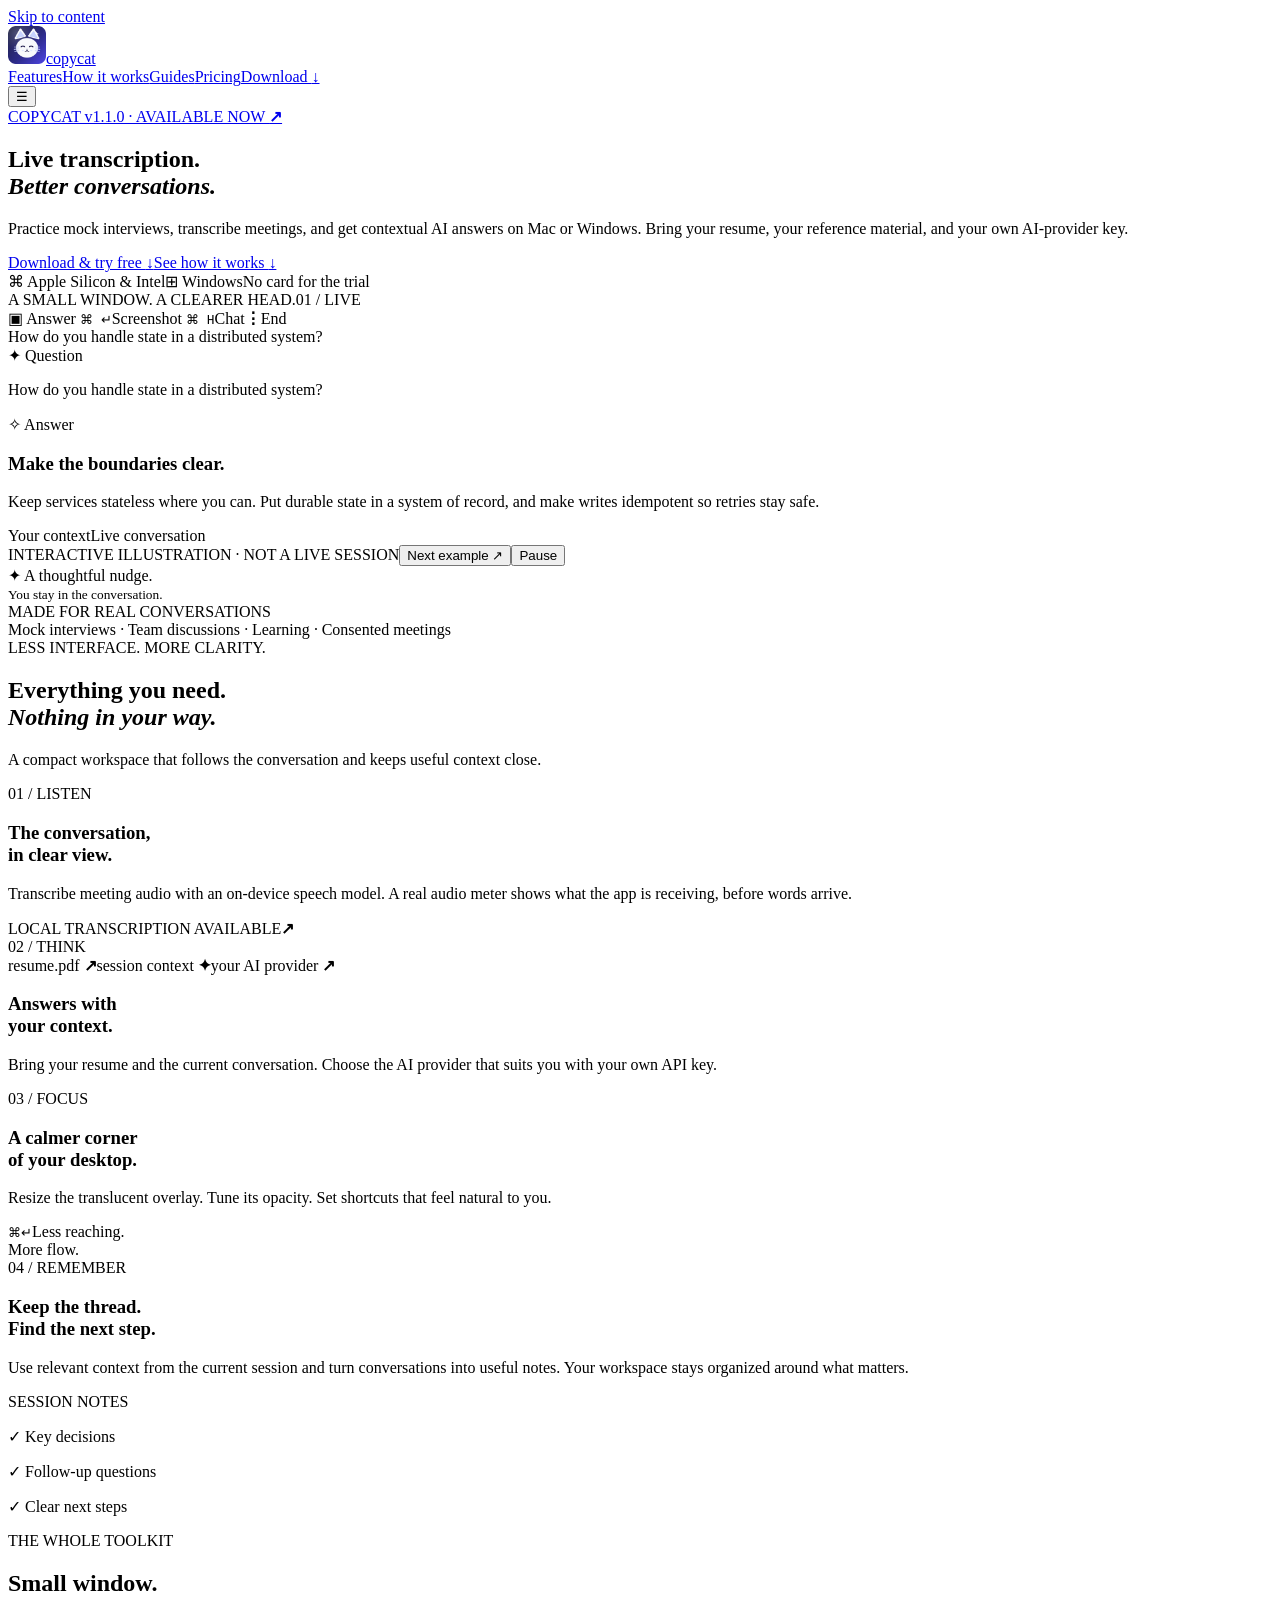
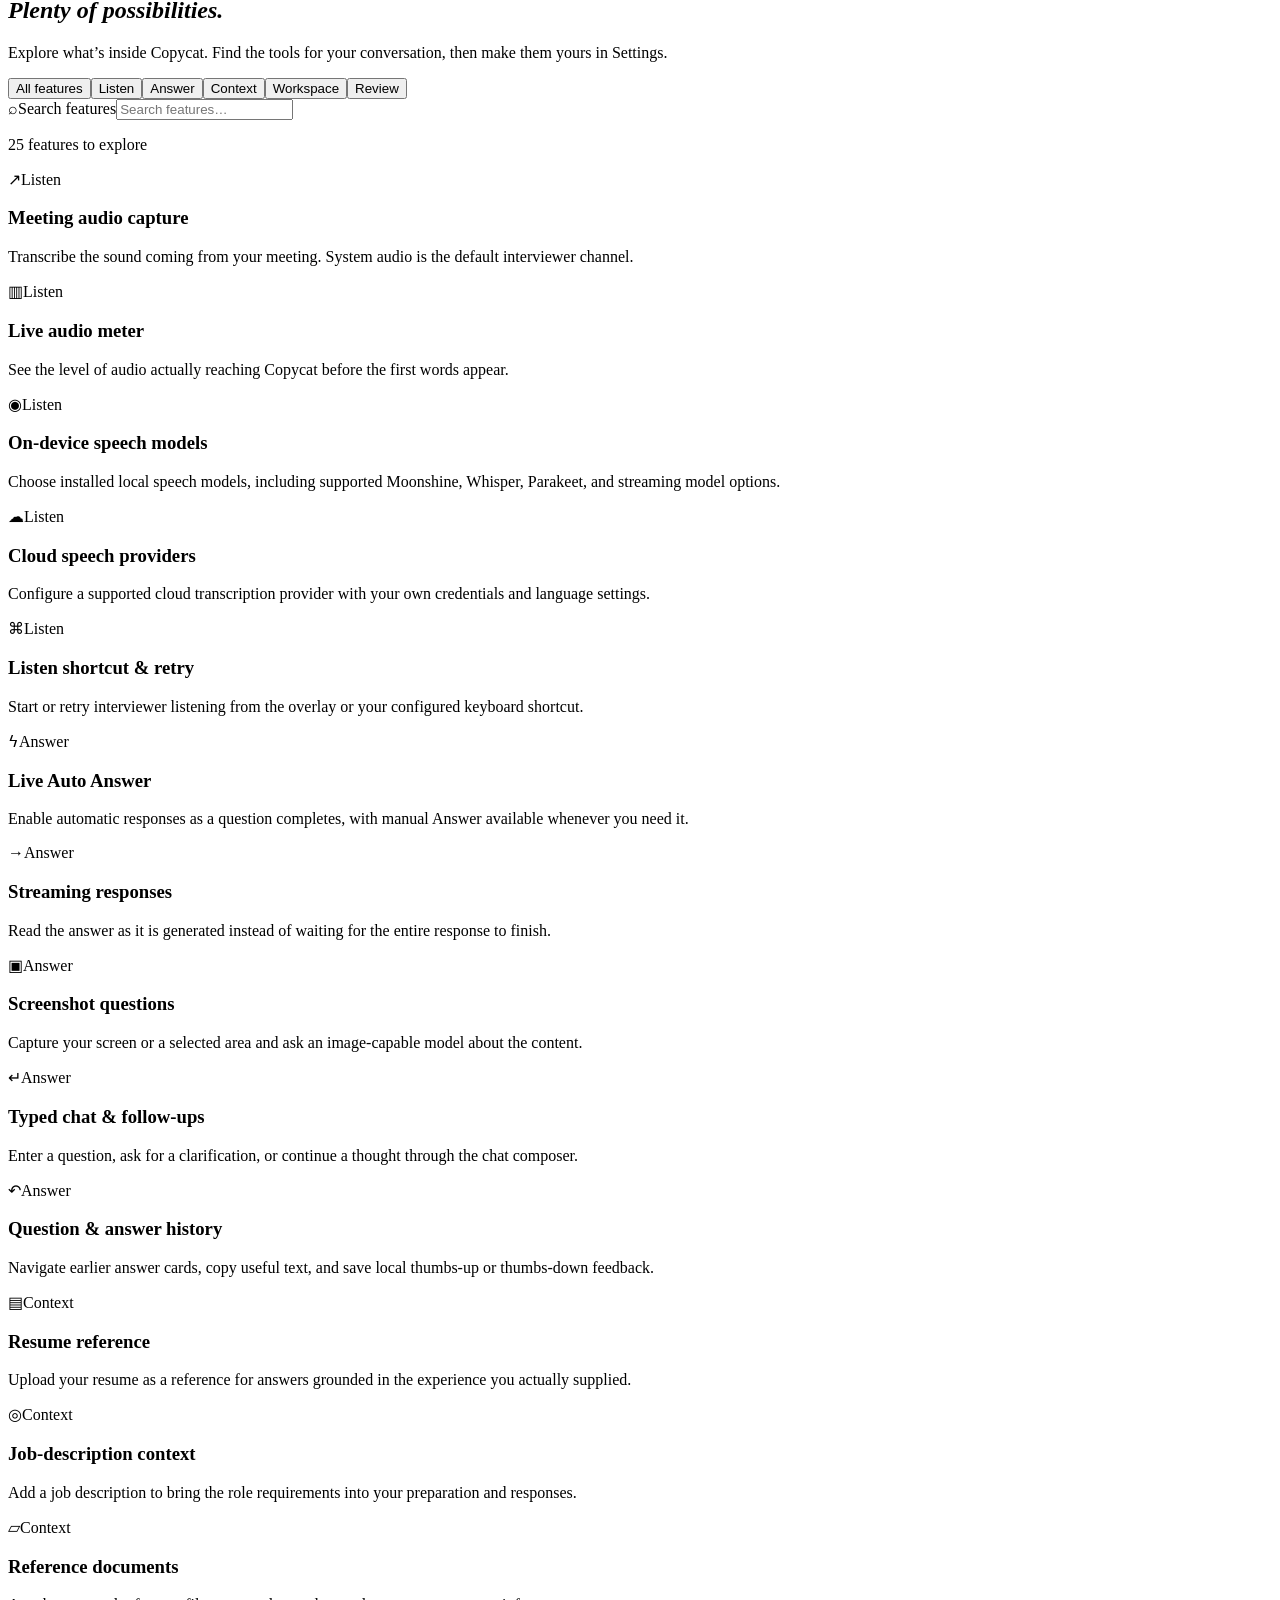
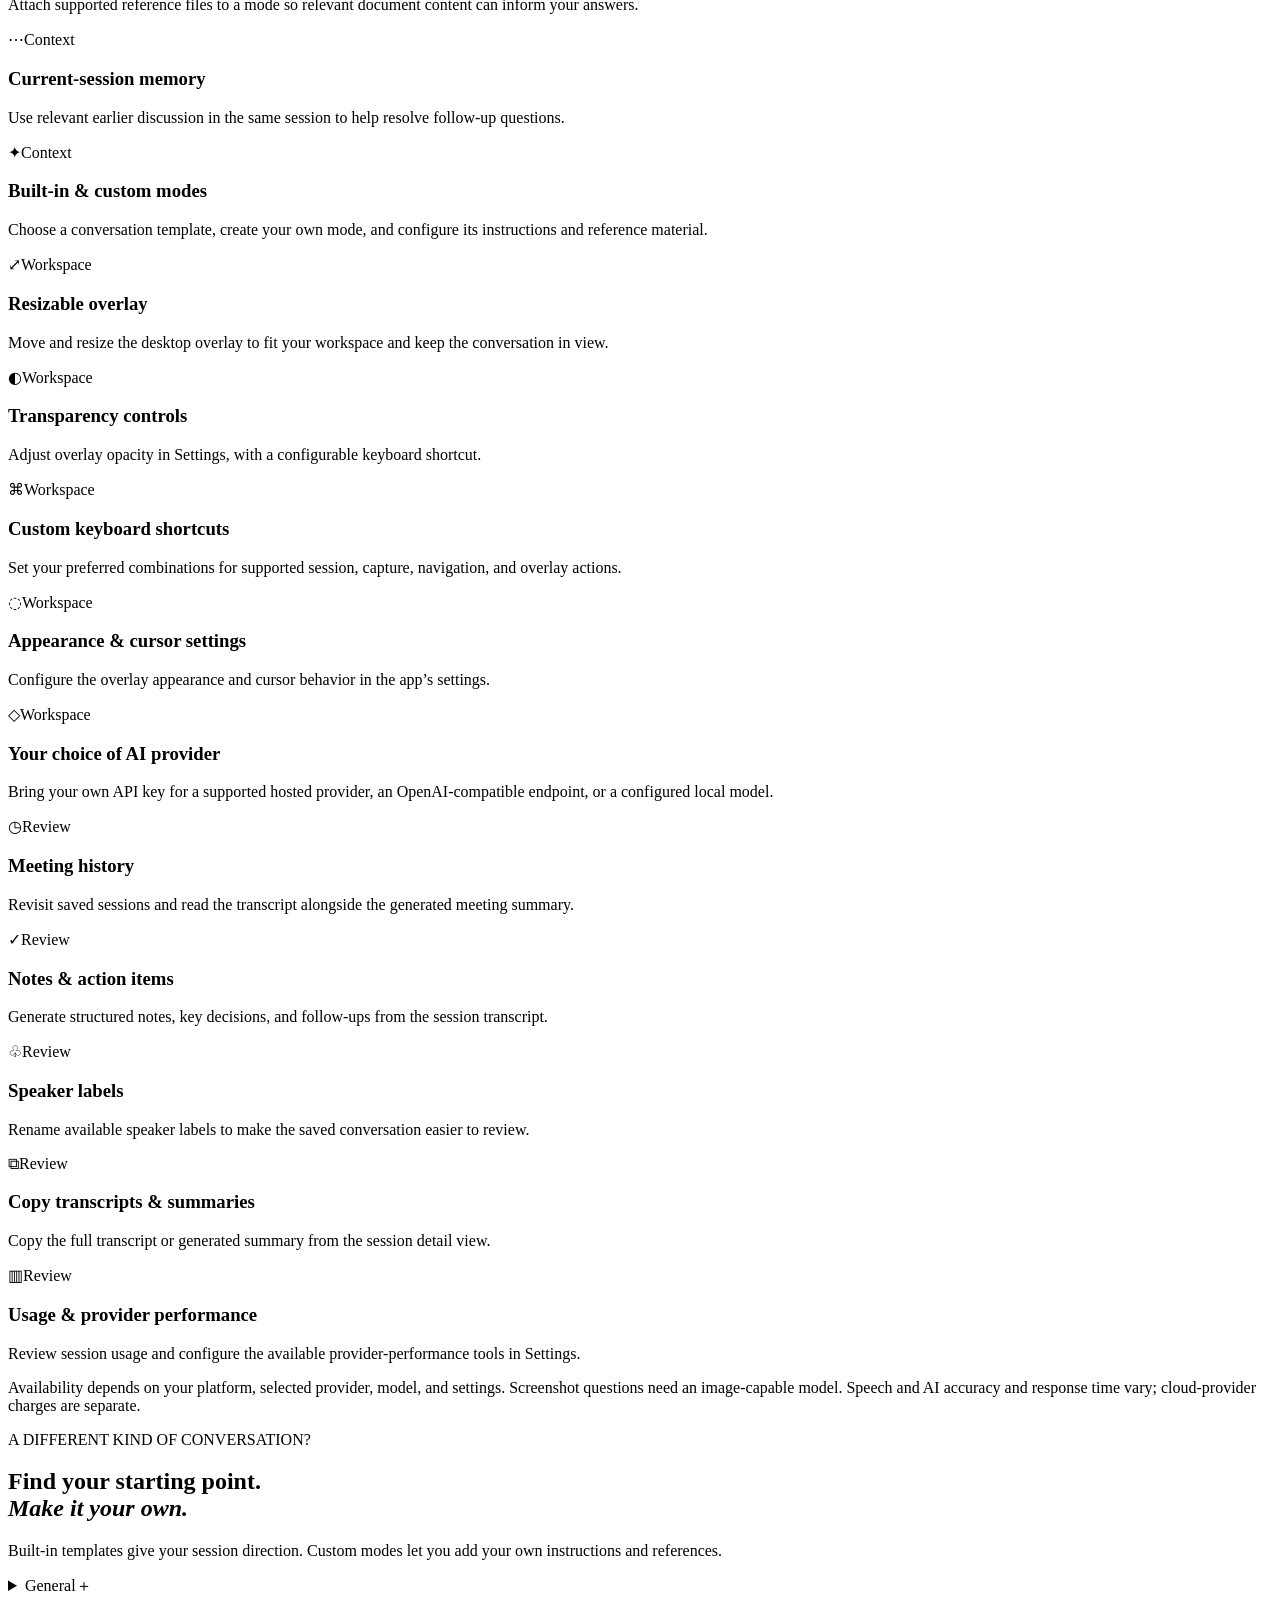
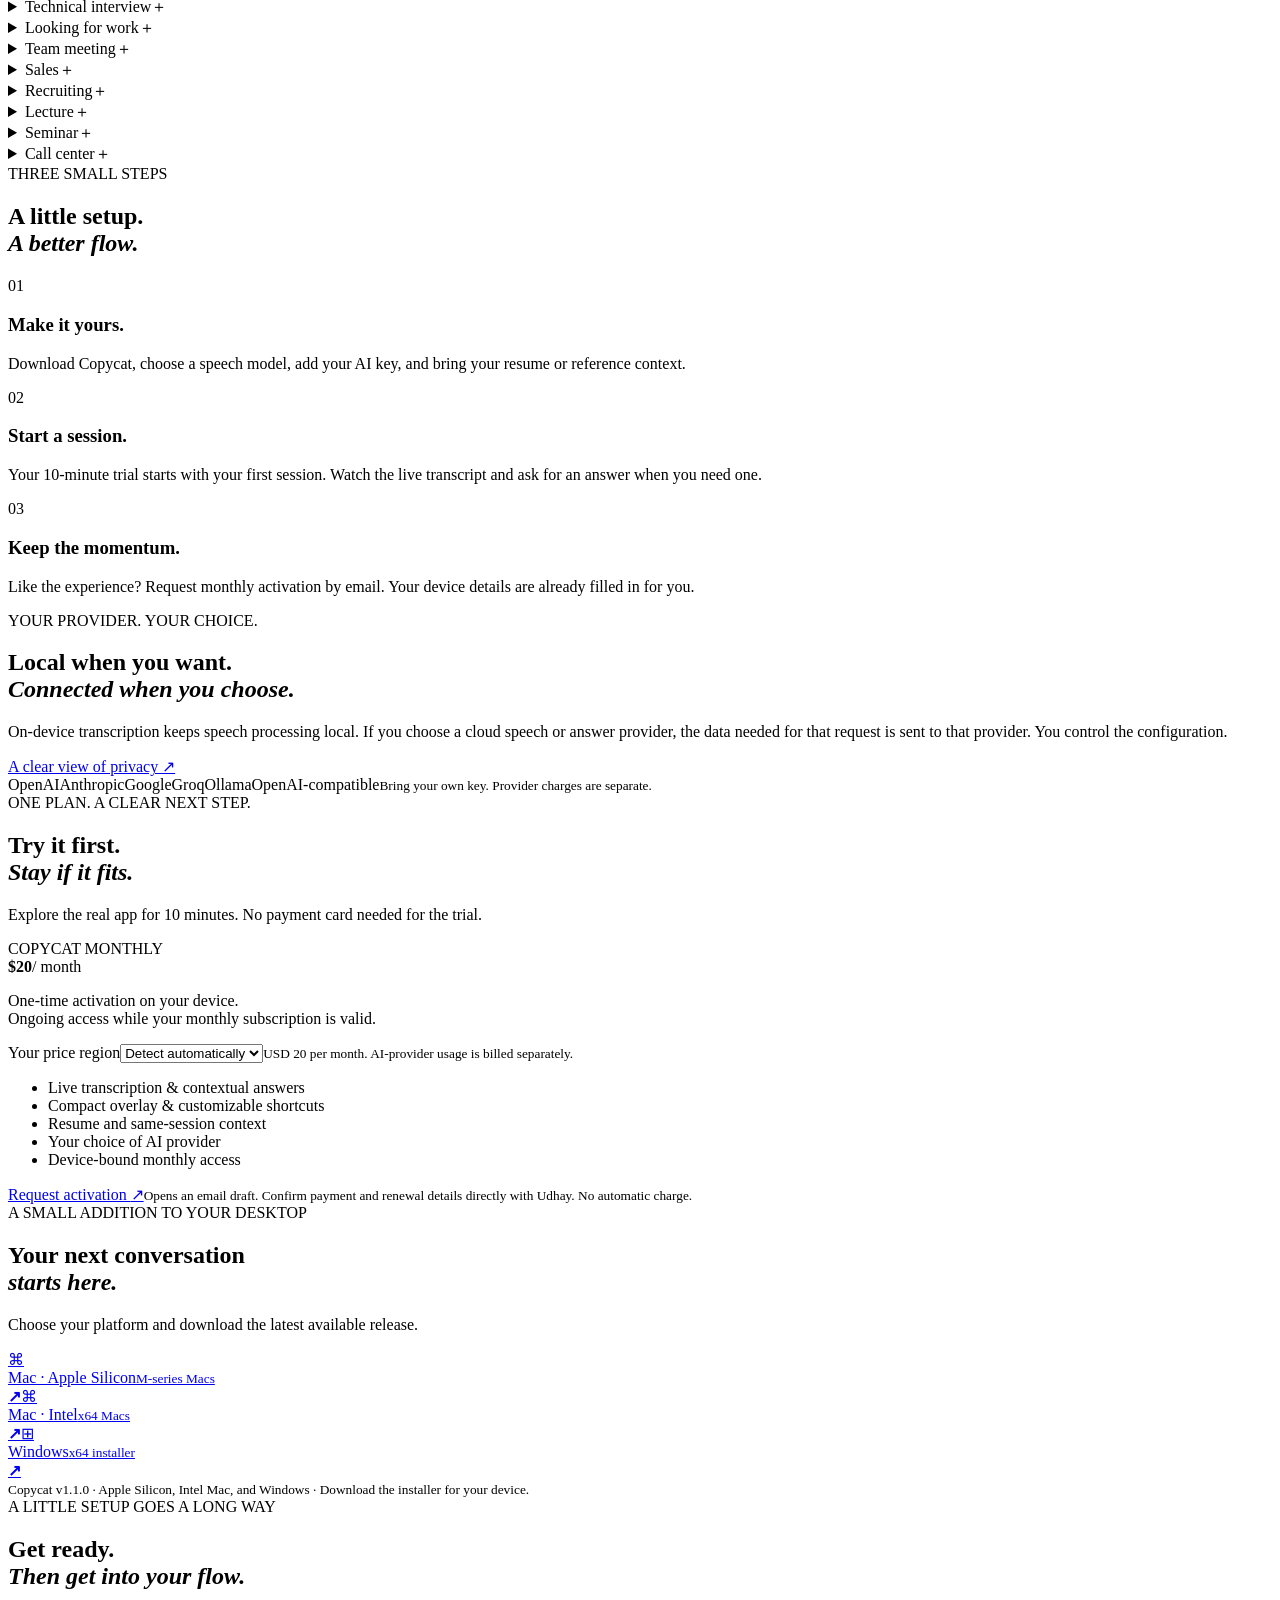
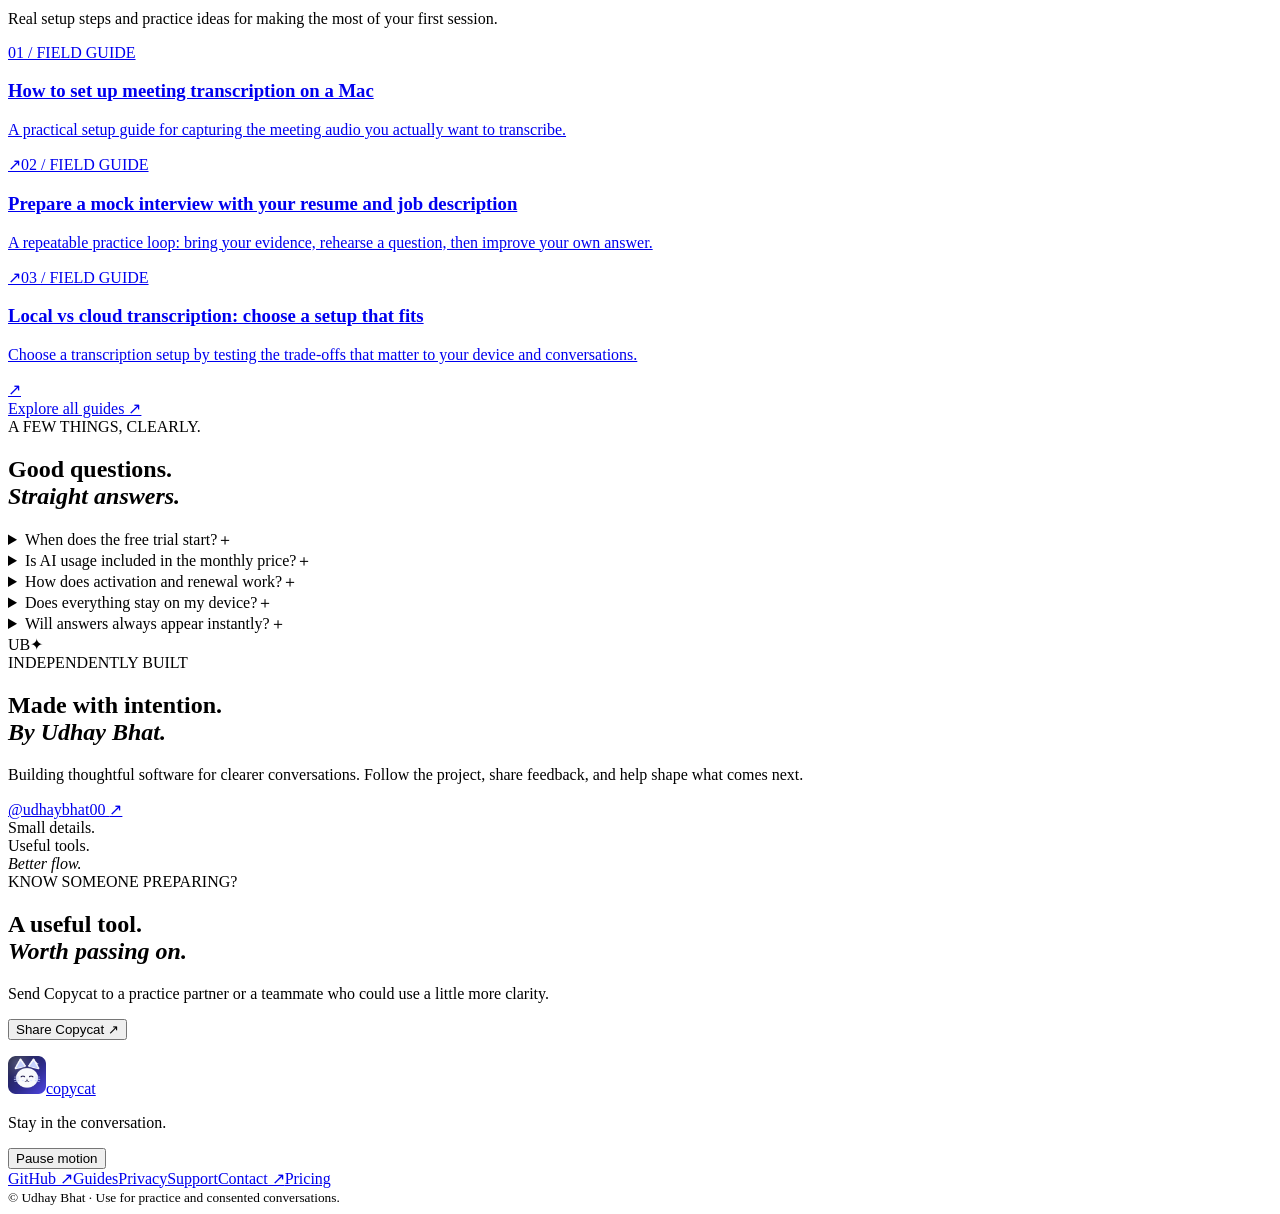
==== commit 55546078: "Publish Copycat setup guides and custom-domain website" ====
--- a/docs/index.html
+++ b/docs/index.html
@@ -1 +1 @@
-<!doctype html><html lang="en"><head><meta charset="utf-8"><meta name="viewport" content="width=device-width,initial-scale=1"><meta http-equiv="refresh" content="0;url=https://copycat-by-udhay.netlify.app/"><link rel="canonical" href="https://copycat-by-udhay.netlify.app/"><title>Copycat — Visit our new website</title></head><body><p>Copycat has a new home. <a href="https://copycat-by-udhay.netlify.app/">Visit Copycat</a> or <a href="https://github.com/udhaybhat00/copycat/releases/latest">download the latest release</a>.</p></body></html>+<!doctype html><html lang="en"><head><meta http-equiv="Content-Security-Policy" content="default-src &#x27;self&#x27;; script-src &#x27;self&#x27; &#x27;sha256-MW5055vgKfE/Dzy1lcoWwDZwufxPvyWuM+yLvqzgP7o=&#x27; &#x27;sha256-MbgjXxaU888flJuhBzyP9DMSxM0pV+/dpXGnlSqqZn8=&#x27; &#x27;sha256-Qlqx1BLJqdthrBmi+te2lvR6fhpYzIpeEl8yF5UpUVU=&#x27; &#x27;sha256-TpQAMO0NmEJZspiT/gDlYmzauEko9G/JtZh4bkk3hxY=&#x27; &#x27;sha256-cpga3wPec+ZRjYzr17XNkq5yZ4r9yxJM/MAXhW0oUIQ=&#x27; &#x27;sha256-gb8V/zctrzZkn1rUErngDqgD4KYZ0SkNCgdWw+35dmc=&#x27; &#x27;sha256-uPl25wjC3nIitkZMU5glM1Cewv4KOliWq+S1zNqliVM=&#x27;; style-src &#x27;self&#x27;; img-src &#x27;self&#x27; data:; connect-src &#x27;self&#x27; https://api.github.com https://copycat-by-udhay.netlify.app; base-uri &#x27;self&#x27;; form-action &#x27;self&#x27;"><meta charset="utf-8"><meta name="viewport" content="width=device-width,initial-scale=1"><meta name="theme-color" content="#f7f9f5"><title>Copycat AI | Live Transcription &amp; Mock Interview Practice</title><meta name="description" content="Live meeting transcription and contextual AI answers for Mac and Windows. Practice mock interviews with resume references. Try Copycat free for 10 minutes."><meta name="robots" content="index,follow,max-image-preview:large"><link rel="canonical" href="https://copycat-by-udhay.netlify.app/"><meta property="og:type" content="website"><meta property="og:site_name" content="Copycat AI"><meta property="og:locale" content="en_US"><meta property="og:title" content="Copycat AI | Live Transcription &amp; Mock Interview Practice"><meta property="og:description" content="Live meeting transcription and contextual AI answers for Mac and Windows. Practice mock interviews with resume references. Try Copycat free for 10 minutes."><meta property="og:url" content="https://copycat-by-udhay.netlify.app/"><meta property="og:image" content="https://copycat-by-udhay.netlify.app/assets/copycat-share.png"><meta property="og:image:width" content="1200"><meta property="og:image:height" content="630"><meta property="og:image:alt" content="Copycat AI: live transcription and contextual answers for Mac and Windows"><meta name="twitter:card" content="summary_large_image"><meta name="twitter:title" content="Copycat AI | Live Transcription &amp; Mock Interview Practice"><meta name="twitter:description" content="Live meeting transcription and contextual AI answers for Mac and Windows. Practice mock interviews with resume references. Try Copycat free for 10 minutes."><meta name="twitter:image" content="https://copycat-by-udhay.netlify.app/assets/copycat-share.png"><link rel="icon" href="/assets/copycat-logo.png" type="image/png"><link rel="apple-touch-icon" href="/assets/copycat-logo.png"><script type="application/ld+json">{"@context":"https://schema.org","@graph":[{"@type":"Person","@id":"https://copycat-by-udhay.netlify.app/#creator","name":"Udhay Bhat","url":"https://github.com/udhaybhat00","sameAs":["https://github.com/udhaybhat00"]},{"@type":"WebSite","@id":"https://copycat-by-udhay.netlify.app/#website","url":"https://copycat-by-udhay.netlify.app/","name":"Copycat AI","inLanguage":"en","publisher":{"@id":"https://copycat-by-udhay.netlify.app/#creator"}},{"@type":"SoftwareApplication","@id":"https://copycat-by-udhay.netlify.app/#app","name":"Copycat","url":"https://copycat-by-udhay.netlify.app/","description":"Desktop AI assistant for live meeting transcription, mock interview practice, and contextual answers. Bring your own AI-provider key.","applicationCategory":"BusinessApplication","operatingSystem":["macOS","Windows"],"softwareVersion":"1.1.0","downloadUrl":"https://github.com/udhaybhat00/copycat/releases/tag/v1.1.0","image":"https://copycat-by-udhay.netlify.app/assets/copycat-share.png","author":{"@id":"https://copycat-by-udhay.netlify.app/#creator"},"offers":{"@type":"Offer","price":"20","priceCurrency":"USD","url":"https://copycat-by-udhay.netlify.app/#pricing","description":"USD 20 per month for device-bound app access after a 10-minute trial. AI-provider usage is billed separately."},"featureList":["Live meeting transcription","Local or cloud speech model selection","Auto Answer and manual answers","Resume and job-description reference material","Screenshot questions with compatible vision models","Custom keyboard shortcuts","Resizable translucent overlay","Meeting transcript and summary review"]},{"@type":"WebPage","@id":"https://copycat-by-udhay.netlify.app/#webpage","url":"https://copycat-by-udhay.netlify.app/","name":"Copycat AI","isPartOf":{"@id":"https://copycat-by-udhay.netlify.app/#website"},"mainEntity":{"@id":"https://copycat-by-udhay.netlify.app/#app"}}]}</script><link rel="stylesheet" href="/site.css"><link rel="stylesheet" href="/refresh.css"><link rel="stylesheet" href="/features.css"><link rel="stylesheet" href="/polish.css"><link rel="stylesheet" href="/seo.css"><script defer src="/site.js"></script><script defer src="/features.js"></script><script defer src="/polish.js"></script><script defer src="/growth.js"></script></head><body><a class="skip-link" href="#main-content">Skip to content</a><div class="ambient ambient-one"></div><div class="ambient ambient-two"></div><nav class="nav"><a href="#" class="wordmark" aria-label="Copycat home"><img class="brand-logo" src="assets/copycat-logo.png" alt="Copycat logo" width="38" height="38">copycat</a><div class="nav-links"><a href="#features">Features</a><a href="#flow">How it works</a><a href="/guides/">Guides</a><a href="#pricing">Pricing</a><a class="nav-download" href="#downloads">Download <span>↓</span></a></div><button class="menu-toggle" aria-label="Toggle navigation" aria-expanded="false">☰</button></nav><main id="main-content"><section class="hero"><div class="hero-copy reveal"><a class="release-pill" href="https://github.com/udhaybhat00/copycat/releases/latest"><span></span>COPYCAT v1.1.0 · AVAILABLE NOW <b>↗</b></a><h1>Live transcription.<br><em>Better conversations.</em></h1><p>Practice mock interviews, transcribe meetings, and get contextual AI answers on Mac or Windows. Bring your resume, your reference material, and your own AI-provider key.</p><div class="hero-actions"><a class="button primary" href="#downloads">Download & try free <span>↓</span></a><a class="button secondary" href="#experience">See how it works <span>↓</span></a></div><div class="platforms"><span>⌘ Apple Silicon & Intel</span><i></i><span>⊞ Windows</span><i></i><span>No card for the trial</span></div></div><div class="hero-visual reveal"><div class="visual-top"><span class="tiny-dot"></span> A SMALL WINDOW. A CLEARER HEAD.<span>01 / LIVE</span></div><div class="live-demo" aria-label="Illustrative product preview"><div class="demo-toolbar"><span class="demo-monitor">▣ <i></i></span><span>Answer <kbd>⌘ ↵</kbd></span><span>Screenshot <kbd>⌘ H</kbd></span><span>Chat</span><b>⋮</b><span class="demo-end">End</span></div><div class="demo-transcript"><div class="demo-meter"><i></i><i></i><i></i></div><span id="demo-transcript">How do you handle state in a distributed system?</span></div><div class="demo-answer"><div class="question-line"><span>✦ Question</span><p id="demo-question">How do you handle state in a distributed system?</p></div><div class="answer-line"><span>✧ Answer</span><h3 id="demo-lead">Make the boundaries clear.</h3><p id="demo-body">Keep services stateless where you can. Put durable state in a system of record, and make writes idempotent so retries stay safe.</p><div class="demo-tags"><span>Your context</span><span>Live conversation</span></div></div></div><div class="demo-label"><span>INTERACTIVE ILLUSTRATION · NOT A LIVE SESSION</span><button id="cycle-demo" aria-label="Show another example">Next example ↗</button><button id="pause-demo" aria-pressed="false">Pause</button></div></div><div class="floating-chip"><span>✦</span> A thoughtful nudge.<br><small>You stay in the conversation.</small></div></div></section><section class="signal-strip reveal"><span>MADE FOR REAL CONVERSATIONS</span><div>Mock interviews <i>·</i> Team discussions <i>·</i> Learning <i>·</i> Consented meetings</div></section><section id="experience" class="experience section"><div class="section-heading reveal"><span class="eyebrow">LESS INTERFACE. MORE CLARITY.</span><h2>Everything you need.<br><em>Nothing in your way.</em></h2><p>A compact workspace that follows the conversation and keeps useful context close.</p></div><div class="bento"><article class="feature feature-wide reveal"><span class="feature-num">01 / LISTEN</span><h3>The conversation,<br>in clear view.</h3><p>Transcribe meeting audio with an on-device speech model. A real audio meter shows what the app is receiving, before words arrive.</p><div class="waveform" aria-hidden="true"></div><div class="feature-bottom"><span>LOCAL TRANSCRIPTION AVAILABLE</span><b>↗</b></div></article><article class="feature feature-lavender reveal"><span class="feature-num">02 / THINK</span><div class="context-stack"><span>resume.pdf <b>↗</b></span><span>session context <b>✦</b></span><span>your AI provider <b>↗</b></span></div><h3>Answers with<br>your context.</h3><p>Bring your resume and the current conversation. Choose the AI provider that suits you with your own API key.</p></article><article class="feature feature-short reveal"><span class="feature-num">03 / FOCUS</span><h3>A calmer corner<br>of your desktop.</h3><p>Resize the translucent overlay. Tune its opacity. Set shortcuts that feel natural to you.</p><div class="key-row"><kbd>⌘</kbd><kbd>↵</kbd><span>Less reaching.<br>More flow.</span></div></article><article class="feature feature-wide feature-dark reveal"><span class="feature-num">04 / REMEMBER</span><h3>Keep the thread.<br>Find the next step.</h3><p>Use relevant context from the current session and turn conversations into useful notes. Your workspace stays organized around what matters.</p><div class="note-preview"><span>SESSION NOTES</span><p>✓ Key decisions</p><p>✓ Follow-up questions</p><p>✓ Clear next steps</p></div></article></div></section><section class="section feature-catalog" id="features" aria-labelledby="catalog-title"><div class="catalog-intro reveal"><div><span class="eyebrow">THE WHOLE TOOLKIT</span><h2 id="catalog-title">Small window.<br><em>Plenty of possibilities.</em></h2></div><p>Explore what’s inside Copycat. Find the tools for your conversation, then make them yours in Settings.</p></div><div class="catalog-controls"><div class="catalog-filters" role="group" aria-label="Filter features"><button type="button" data-feature-filter="all" aria-pressed="true">All features</button><button type="button" data-feature-filter="audio" aria-pressed="false">Listen</button><button type="button" data-feature-filter="answers" aria-pressed="false">Answer</button><button type="button" data-feature-filter="context" aria-pressed="false">Context</button><button type="button" data-feature-filter="workspace" aria-pressed="false">Workspace</button><button type="button" data-feature-filter="review" aria-pressed="false">Review</button></div><label class="catalog-search"><span aria-hidden="true">⌕</span><span class="sr-only">Search features</span><input id="feature-search" type="search" placeholder="Search features…" aria-controls="feature-grid" maxlength="100"></label></div><div class="catalog-status"><p id="feature-count" role="status" aria-live="polite">25 features to explore</p><button id="feature-reset" type="button" hidden>Reset filters ↗</button></div><div class="catalog-grid" id="feature-grid"><article class="catalog-card" data-feature-category="audio"><span class="catalog-icon" aria-hidden="true">↗</span><span class="catalog-category">Listen</span><h3>Meeting audio capture</h3><p>Transcribe the sound coming from your meeting. System audio is the default interviewer channel.</p></article><article class="catalog-card" data-feature-category="audio"><span class="catalog-icon" aria-hidden="true">▥</span><span class="catalog-category">Listen</span><h3>Live audio meter</h3><p>See the level of audio actually reaching Copycat before the first words appear.</p></article><article class="catalog-card" data-feature-category="audio"><span class="catalog-icon" aria-hidden="true">◉</span><span class="catalog-category">Listen</span><h3>On-device speech models</h3><p>Choose installed local speech models, including supported Moonshine, Whisper, Parakeet, and streaming model options.</p></article><article class="catalog-card" data-feature-category="audio"><span class="catalog-icon" aria-hidden="true">☁</span><span class="catalog-category">Listen</span><h3>Cloud speech providers</h3><p>Configure a supported cloud transcription provider with your own credentials and language settings.</p></article><article class="catalog-card" data-feature-category="audio"><span class="catalog-icon" aria-hidden="true">⌘</span><span class="catalog-category">Listen</span><h3>Listen shortcut &amp; retry</h3><p>Start or retry interviewer listening from the overlay or your configured keyboard shortcut.</p></article><article class="catalog-card" data-feature-category="answers"><span class="catalog-icon" aria-hidden="true">ϟ</span><span class="catalog-category">Answer</span><h3>Live Auto Answer</h3><p>Enable automatic responses as a question completes, with manual Answer available whenever you need it.</p></article><article class="catalog-card" data-feature-category="answers"><span class="catalog-icon" aria-hidden="true">→</span><span class="catalog-category">Answer</span><h3>Streaming responses</h3><p>Read the answer as it is generated instead of waiting for the entire response to finish.</p></article><article class="catalog-card" data-feature-category="answers"><span class="catalog-icon" aria-hidden="true">▣</span><span class="catalog-category">Answer</span><h3>Screenshot questions</h3><p>Capture your screen or a selected area and ask an image-capable model about the content.</p></article><article class="catalog-card" data-feature-category="answers"><span class="catalog-icon" aria-hidden="true">↵</span><span class="catalog-category">Answer</span><h3>Typed chat &amp; follow-ups</h3><p>Enter a question, ask for a clarification, or continue a thought through the chat composer.</p></article><article class="catalog-card" data-feature-category="answers"><span class="catalog-icon" aria-hidden="true">↶</span><span class="catalog-category">Answer</span><h3>Question &amp; answer history</h3><p>Navigate earlier answer cards, copy useful text, and save local thumbs-up or thumbs-down feedback.</p></article><article class="catalog-card" data-feature-category="context"><span class="catalog-icon" aria-hidden="true">▤</span><span class="catalog-category">Context</span><h3>Resume reference</h3><p>Upload your resume as a reference for answers grounded in the experience you actually supplied.</p></article><article class="catalog-card" data-feature-category="context"><span class="catalog-icon" aria-hidden="true">◎</span><span class="catalog-category">Context</span><h3>Job-description context</h3><p>Add a job description to bring the role requirements into your preparation and responses.</p></article><article class="catalog-card" data-feature-category="context"><span class="catalog-icon" aria-hidden="true">▱</span><span class="catalog-category">Context</span><h3>Reference documents</h3><p>Attach supported reference files to a mode so relevant document content can inform your answers.</p></article><article class="catalog-card" data-feature-category="context"><span class="catalog-icon" aria-hidden="true">⋯</span><span class="catalog-category">Context</span><h3>Current-session memory</h3><p>Use relevant earlier discussion in the same session to help resolve follow-up questions.</p></article><article class="catalog-card" data-feature-category="context"><span class="catalog-icon" aria-hidden="true">✦</span><span class="catalog-category">Context</span><h3>Built-in &amp; custom modes</h3><p>Choose a conversation template, create your own mode, and configure its instructions and reference material.</p></article><article class="catalog-card" data-feature-category="workspace"><span class="catalog-icon" aria-hidden="true">⤢</span><span class="catalog-category">Workspace</span><h3>Resizable overlay</h3><p>Move and resize the desktop overlay to fit your workspace and keep the conversation in view.</p></article><article class="catalog-card" data-feature-category="workspace"><span class="catalog-icon" aria-hidden="true">◐</span><span class="catalog-category">Workspace</span><h3>Transparency controls</h3><p>Adjust overlay opacity in Settings, with a configurable keyboard shortcut.</p></article><article class="catalog-card" data-feature-category="workspace"><span class="catalog-icon" aria-hidden="true">⌘</span><span class="catalog-category">Workspace</span><h3>Custom keyboard shortcuts</h3><p>Set your preferred combinations for supported session, capture, navigation, and overlay actions.</p></article><article class="catalog-card" data-feature-category="workspace"><span class="catalog-icon" aria-hidden="true">◌</span><span class="catalog-category">Workspace</span><h3>Appearance &amp; cursor settings</h3><p>Configure the overlay appearance and cursor behavior in the app’s settings.</p></article><article class="catalog-card" data-feature-category="workspace"><span class="catalog-icon" aria-hidden="true">◇</span><span class="catalog-category">Workspace</span><h3>Your choice of AI provider</h3><p>Bring your own API key for a supported hosted provider, an OpenAI-compatible endpoint, or a configured local model.</p></article><article class="catalog-card" data-feature-category="review"><span class="catalog-icon" aria-hidden="true">◷</span><span class="catalog-category">Review</span><h3>Meeting history</h3><p>Revisit saved sessions and read the transcript alongside the generated meeting summary.</p></article><article class="catalog-card" data-feature-category="review"><span class="catalog-icon" aria-hidden="true">✓</span><span class="catalog-category">Review</span><h3>Notes &amp; action items</h3><p>Generate structured notes, key decisions, and follow-ups from the session transcript.</p></article><article class="catalog-card" data-feature-category="review"><span class="catalog-icon" aria-hidden="true">♧</span><span class="catalog-category">Review</span><h3>Speaker labels</h3><p>Rename available speaker labels to make the saved conversation easier to review.</p></article><article class="catalog-card" data-feature-category="review"><span class="catalog-icon" aria-hidden="true">⧉</span><span class="catalog-category">Review</span><h3>Copy transcripts &amp; summaries</h3><p>Copy the full transcript or generated summary from the session detail view.</p></article><article class="catalog-card" data-feature-category="review"><span class="catalog-icon" aria-hidden="true">▥</span><span class="catalog-category">Review</span><h3>Usage &amp; provider performance</h3><p>Review session usage and configure the available provider-performance tools in Settings.</p></article></div><p id="feature-empty" hidden>No features match that search. Try “audio”, “shortcuts”, or “notes”.</p><p class="catalog-footnote">Availability depends on your platform, selected provider, model, and settings. Screenshot questions need an image-capable model. Speech and AI accuracy and response time vary; cloud-provider charges are separate.</p></section><section class="section modes-showcase" aria-labelledby="modes-title"><div class="section-heading reveal"><span class="eyebrow">A DIFFERENT KIND OF CONVERSATION?</span><h2 id="modes-title">Find your starting point.<br><em>Make it your own.</em></h2><p>Built-in templates give your session direction. Custom modes let you add your own instructions and references.</p></div><div class="mode-list"><details><summary>General<span aria-hidden="true">＋</span></summary><p>A flexible starting point for everyday conversations.</p></details><details><summary>Technical interview<span aria-hidden="true">＋</span></summary><p>Practice coding, debugging, and system-design discussions.</p></details><details><summary>Looking for work<span aria-hidden="true">＋</span></summary><p>Prepare responses around your role and experience.</p></details><details><summary>Team meeting<span aria-hidden="true">＋</span></summary><p>Organize decisions, follow-ups, and action items.</p></details><details><summary>Sales<span aria-hidden="true">＋</span></summary><p>Prepare discovery questions and responses to objections.</p></details><details><summary>Recruiting<span aria-hidden="true">＋</span></summary><p>Structure candidate discussions and review the evidence.</p></details><details><summary>Lecture<span aria-hidden="true">＋</span></summary><p>Turn a session into concepts and study notes.</p></details><details><summary>Seminar<span aria-hidden="true">＋</span></summary><p>Bring reference files into a deeper discussion.</p></details><details><summary>Call center<span aria-hidden="true">＋</span></summary><p>Keep support calls focused on issues and next steps.</p></details></div></section><section id="flow" class="flow section"><div class="section-heading reveal"><span class="eyebrow">THREE SMALL STEPS</span><h2>A little setup.<br><em>A better flow.</em></h2></div><div class="steps"><article class="reveal"><span>01</span><h3>Make it yours.</h3><p>Download Copycat, choose a speech model, add your AI key, and bring your resume or reference context.</p></article><article class="reveal"><span>02</span><h3>Start a session.</h3><p>Your 10-minute trial starts with your first session. Watch the live transcript and ask for an answer when you need one.</p></article><article class="reveal"><span>03</span><h3>Keep the momentum.</h3><p>Like the experience? Request monthly activation by email. Your device details are already filled in for you.</p></article></div></section><section class="control-section section reveal"><div><span class="eyebrow">YOUR PROVIDER. YOUR CHOICE.</span><h2>Local when you want.<br><em>Connected when you choose.</em></h2><p>On-device transcription keeps speech processing local. If you choose a cloud speech or answer provider, the data needed for that request is sent to that provider. You control the configuration.</p><a href="#faq" class="text-link">A clear view of privacy ↗</a></div><div class="provider-cloud"><span>OpenAI</span><span>Anthropic</span><span>Google</span><span>Groq</span><span>Ollama</span><span>OpenAI-compatible</span><small>Bring your own key. Provider charges are separate.</small></div></section><section id="pricing" class="pricing section"><div class="section-heading reveal"><span class="eyebrow">ONE PLAN. A CLEAR NEXT STEP.</span><h2>Try it first.<br><em>Stay if it fits.</em></h2><p>Explore the real app for 10 minutes. No payment card needed for the trial.</p></div><div class="price-card reveal"><div class="price-left"><span class="plan-pill">COPYCAT MONTHLY</span><div class="price-value"><strong id="price">$20</strong><span>/ month</span></div><p>One-time activation on your device.<br>Ongoing access while your monthly subscription is valid.</p><label class="region-label">Your price region<select id="region"><option value="auto">Detect automatically</option><option value="IN">India · INR</option><option value="US">International · USD</option></select></label><small id="rate-note">USD 20 per month. AI-provider usage is billed separately.</small></div><div class="price-right"><ul><li>Live transcription & contextual answers</li><li>Compact overlay & customizable shortcuts</li><li>Resume and same-session context</li><li>Your choice of AI provider</li><li>Device-bound monthly access</li></ul><a class="button primary" href="mailto:udhaybhat00@gmail.com?subject=Copycat%20Monthly%20Activation&body=Hello%20Udhay%2C%0A%0AI%20would%20like%20to%20activate%20Copycat%20Monthly.%0APlease%20share%20payment%20instructions.%0A%0ADevice%20ID%20(from%20Copycat%20Settings)%3A%0AName%3A%0APreferred%20currency%3A%0A%0AThank%20you.">Request activation <span>↗</span></a><small>Opens an email draft. Confirm payment and renewal details directly with Udhay. No automatic charge.</small></div></div></section><section id="downloads" class="downloads section reveal"><span class="eyebrow">A SMALL ADDITION TO YOUR DESKTOP</span><h2>Your next conversation<br><em>starts here.</em></h2><p>Choose your platform and download the latest available release.</p><div class="download-grid"><a data-platform="arm64" href="https://github.com/udhaybhat00/copycat/releases/download/v1.1.0/Copycat-1.1.0-arm64.dmg"><span>⌘</span><div>Mac · Apple Silicon<small>M-series Macs</small></div><b>↗</b></a><a data-platform="intel" href="https://github.com/udhaybhat00/copycat/releases/download/v1.1.0/Copycat-1.1.0.dmg"><span>⌘</span><div>Mac · Intel<small>x64 Macs</small></div><b>↗</b></a><a data-platform="windows" href="https://github.com/udhaybhat00/copycat/releases/download/v1.1.0/Copycat-Setup-1.1.0.exe"><span>⊞</span><div>Windows<small>x64 installer</small></div><b>↗</b></a></div><small id="release-note">Copycat v1.1.0 · Apple Silicon, Intel Mac, and Windows · Download the installer for your device.</small></section><section class="section resources-section" id="guides"><div class="section-heading reveal"><span class="eyebrow">A LITTLE SETUP GOES A LONG WAY</span><h2>Get ready.<br><em>Then get into your flow.</em></h2><p>Real setup steps and practice ideas for making the most of your first session.</p></div><div class="resource-grid"><a class="resource-card" href="/guides/mac-meeting-transcription/"><span class="eyebrow">01 / FIELD GUIDE</span><h3>How to set up meeting transcription on a Mac</h3><p>A practical setup guide for capturing the meeting audio you actually want to transcribe.</p><span class="resource-arrow" aria-hidden="true">↗</span></a><a class="resource-card" href="/guides/mock-interview-resume-context/"><span class="eyebrow">02 / FIELD GUIDE</span><h3>Prepare a mock interview with your resume and job description</h3><p>A repeatable practice loop: bring your evidence, rehearse a question, then improve your own answer.</p><span class="resource-arrow" aria-hidden="true">↗</span></a><a class="resource-card" href="/guides/local-vs-cloud-transcription/"><span class="eyebrow">03 / FIELD GUIDE</span><h3>Local vs cloud transcription: choose a setup that fits</h3><p>Choose a transcription setup by testing the trade-offs that matter to your device and conversations.</p><span class="resource-arrow" aria-hidden="true">↗</span></a></div><a class="text-link" href="/guides/">Explore all guides ↗</a></section><section id="faq" class="faq section"><div class="section-heading reveal"><span class="eyebrow">A FEW THINGS, CLEARLY.</span><h2>Good questions.<br><em>Straight answers.</em></h2></div><div class="faq-items"><details class="reveal"><summary>When does the free trial start?<span>＋</span></summary><p>On your first Copycat session, after setup. The trial lasts 10 minutes from that point and is tied to your device. Closing or reinstalling the app does not restart it. An internet connection is required to establish the trial.</p></details><details class="reveal"><summary>Is AI usage included in the monthly price?<span>＋</span></summary><p>The subscription covers Copycat software access. Bring your own API key for answer generation. Your chosen provider bills its usage separately. Local model options depend on your configuration and hardware.</p></details><details class="reveal"><summary>How does activation and renewal work?<span>＋</span></summary><p>The app opens a prefilled email with your Device ID. After confirming payment, Udhay issues your device-bound key. Paste it once. Renewals extend the same key while the subscription remains valid.</p></details><details class="reveal"><summary>Does everything stay on my device?<span>＋</span></summary><p>Local transcription and local storage are available. Cloud AI and speech services receive the data required for their features when you select them. License checks send a device identifier and entitlement information, not meeting audio or transcript content.</p></details><details class="reveal"><summary>Will answers always appear instantly?<span>＋</span></summary><p>Answers stream as they are generated. Timing and accuracy depend on audio quality, the speech model, the chosen AI provider, network conditions, and your device. Review suggestions before using them.</p></details></div></section><section class="creator section reveal"><div class="creator-avatar">UB<span>✦</span></div><div><span class="eyebrow">INDEPENDENTLY BUILT</span><h2>Made with intention.<br><em>By Udhay Bhat.</em></h2><p>Building thoughtful software for clearer conversations. Follow the project, share feedback, and help shape what comes next.</p><a class="creator-github" href="https://github.com/udhaybhat00" target="_blank" rel="noopener">@udhaybhat00 <span>↗</span></a></div><div class="creator-note">Small details.<br>Useful tools.<br><i>Better flow.</i></div></section><section class="section share-section"><div><span class="eyebrow">KNOW SOMEONE PREPARING?</span><h2>A useful tool.<br><em>Worth passing on.</em></h2><p>Send Copycat to a practice partner or a teammate who could use a little more clarity.</p></div><div class="share-actions"><button type="button" id="share-copycat" class="button primary">Share Copycat ↗</button><p id="share-status" role="status" aria-live="polite"></p><input id="share-fallback" aria-label="Copycat share link" readonly hidden></div></section></main><footer><a href="#" class="wordmark"><img class="brand-logo" src="assets/copycat-logo.png" alt="Copycat logo" width="38" height="38">copycat</a><p>Stay in the conversation.</p><button type="button" id="motion-toggle" aria-pressed="false">Pause motion</button><div><a href="https://github.com/udhaybhat00/copycat">GitHub ↗</a><a href="/guides/">Guides</a><a href="/privacy/">Privacy</a><a href="/support/">Support</a><a href="mailto:udhaybhat00@gmail.com">Contact ↗</a><a href="#pricing">Pricing</a></div><small>© <span id="year"></span> Udhay Bhat · Use for practice and consented conversations.</small></footer></body></html>
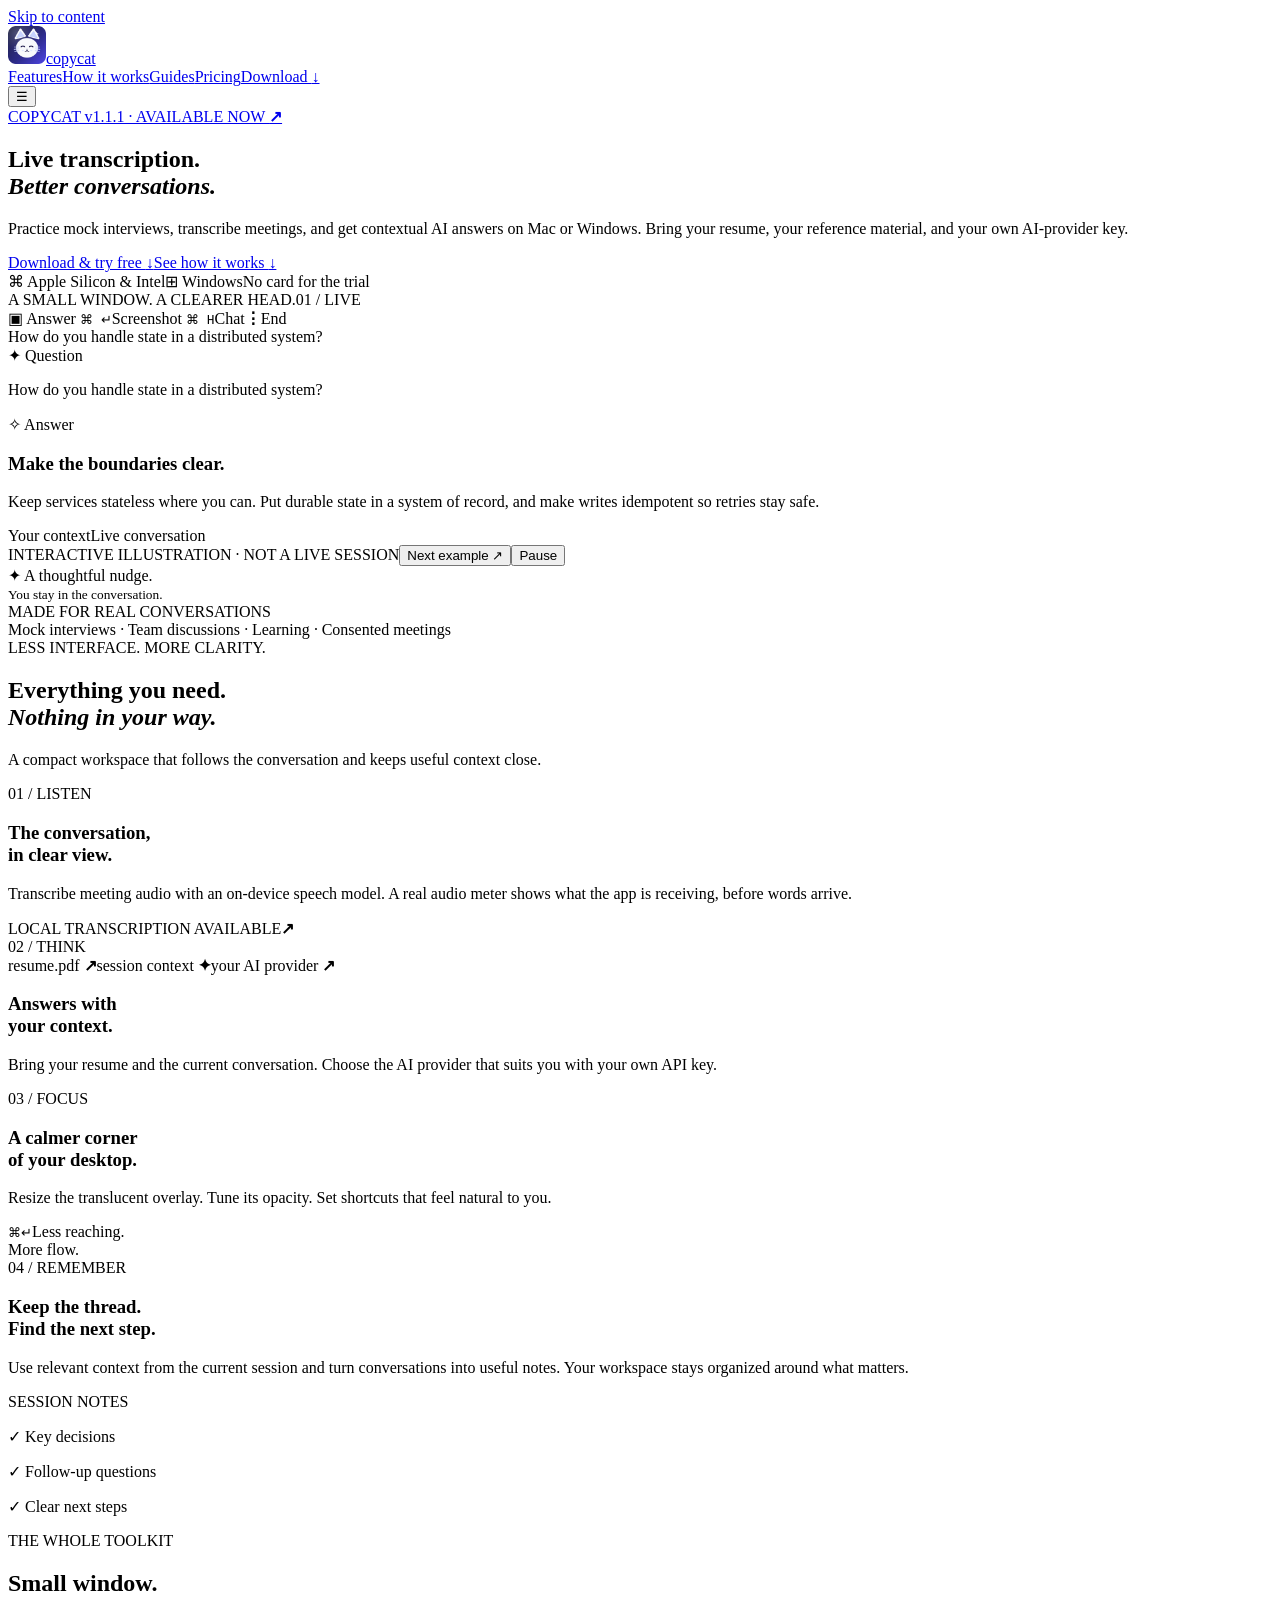
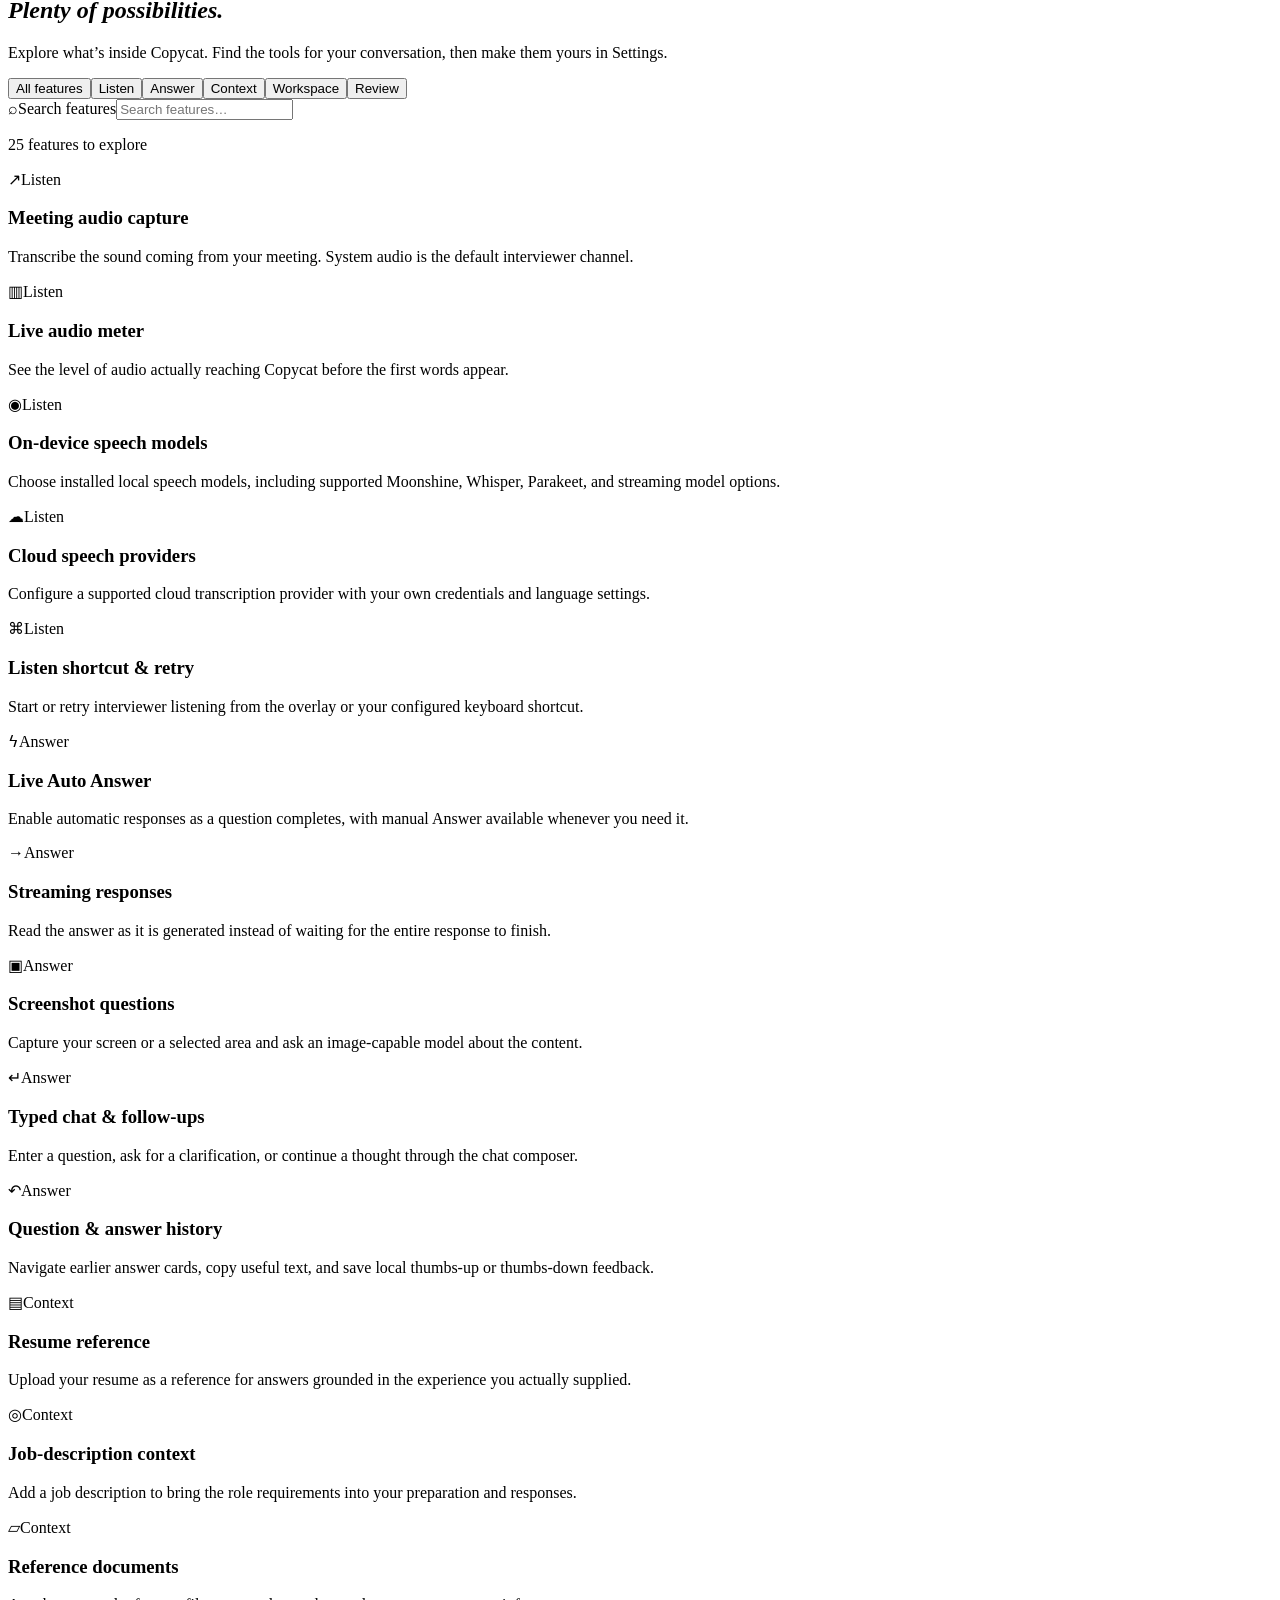
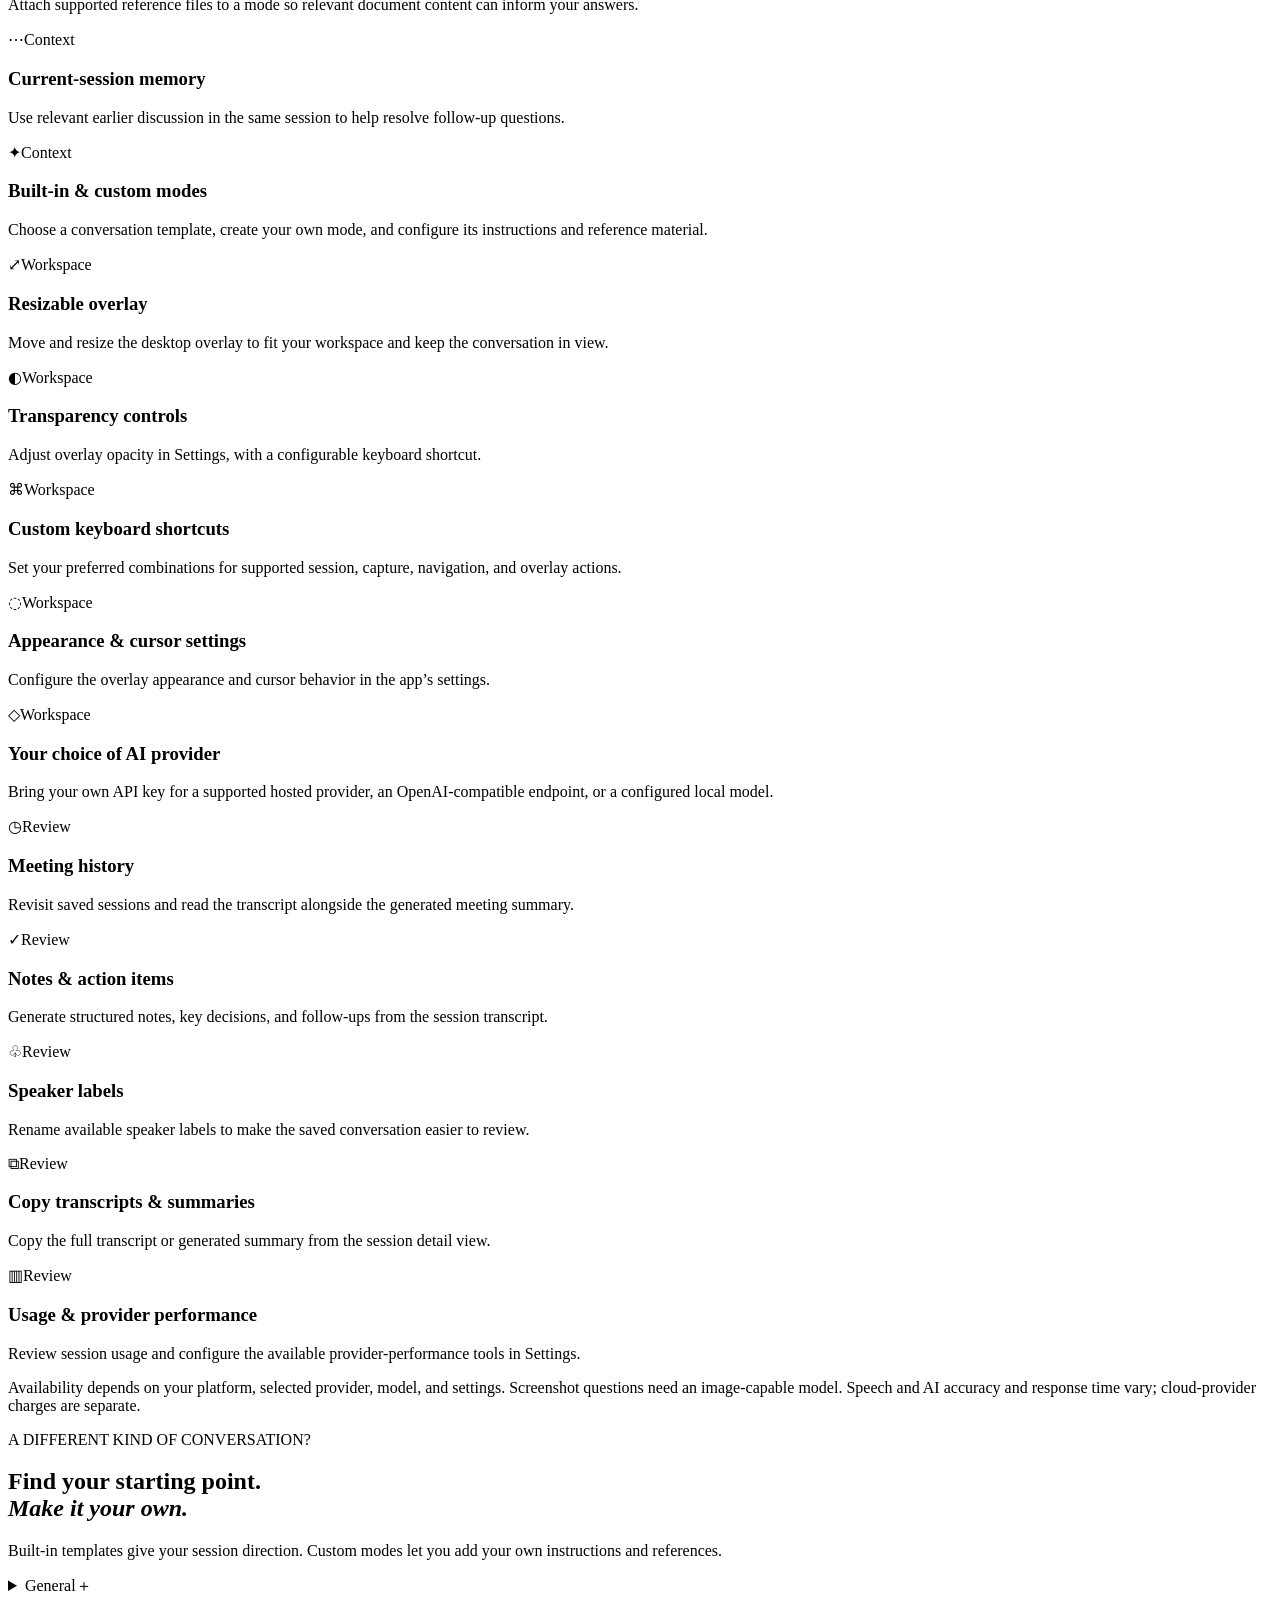
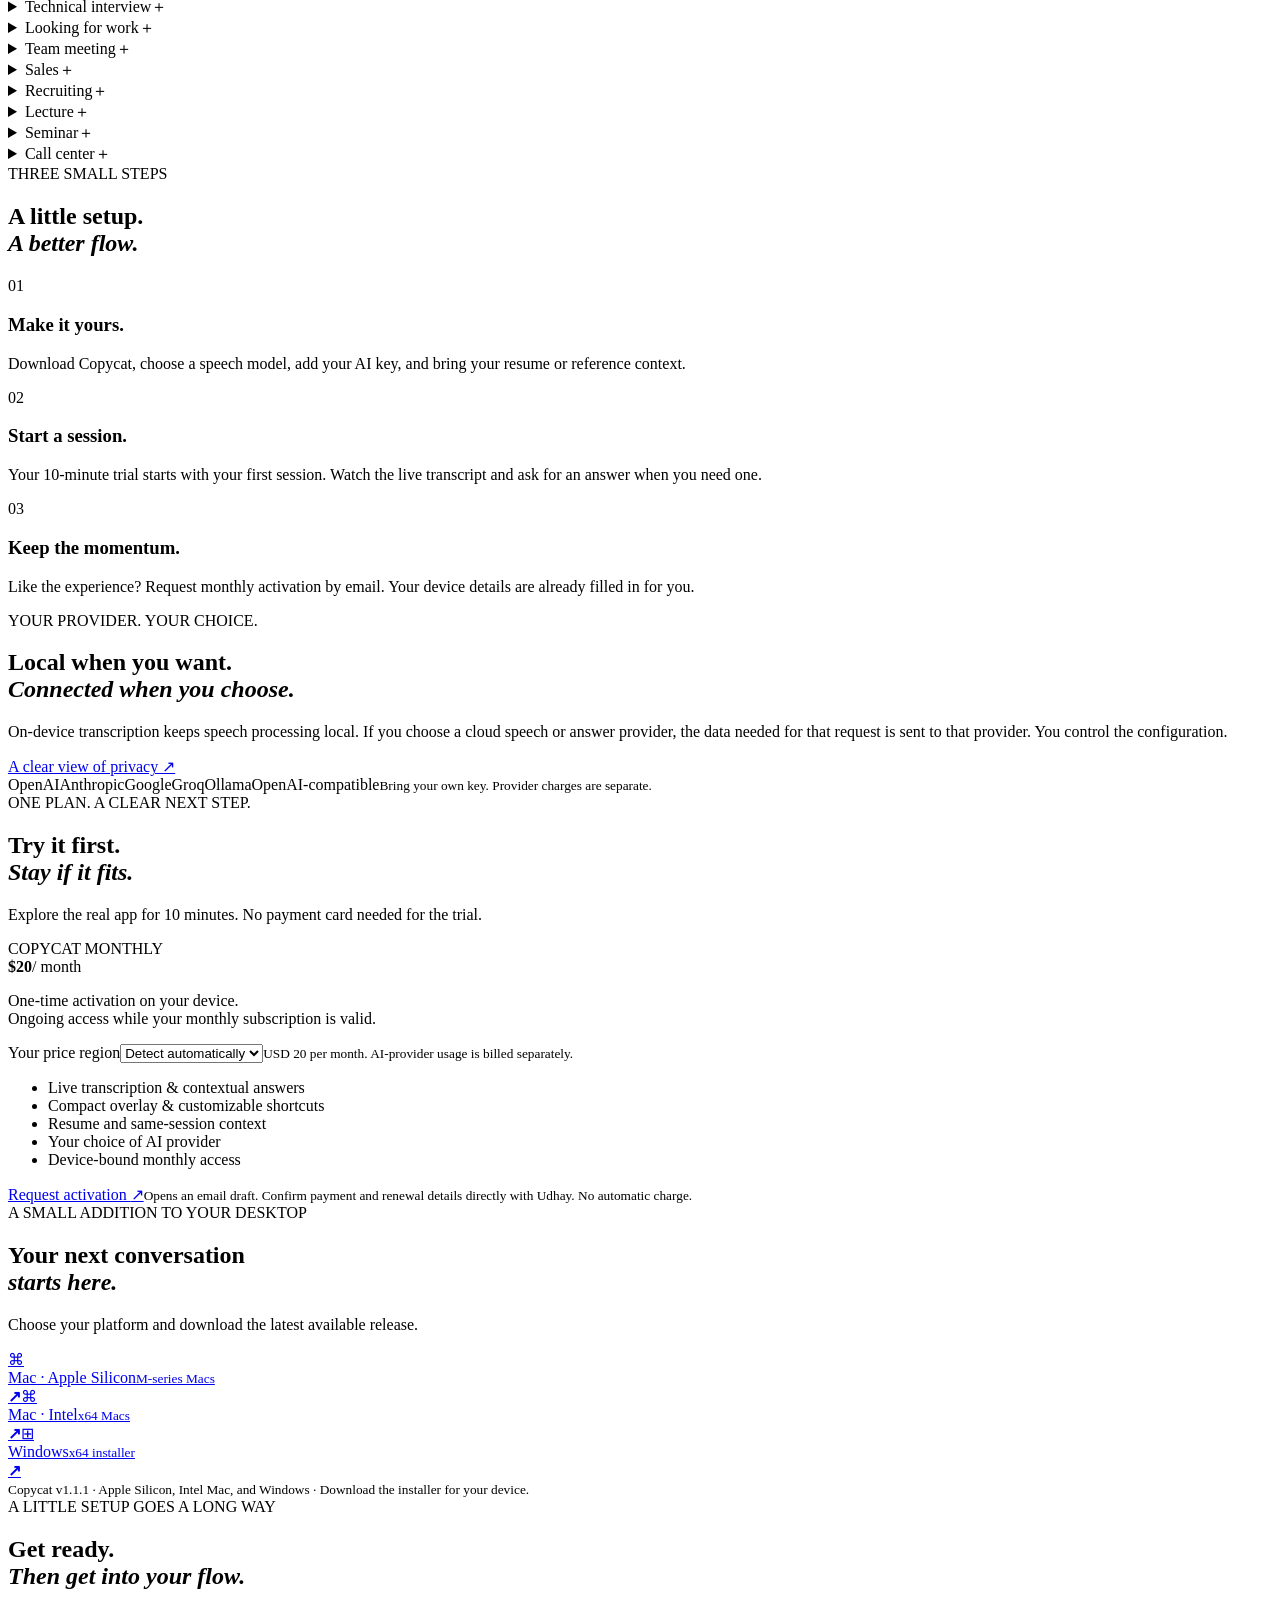
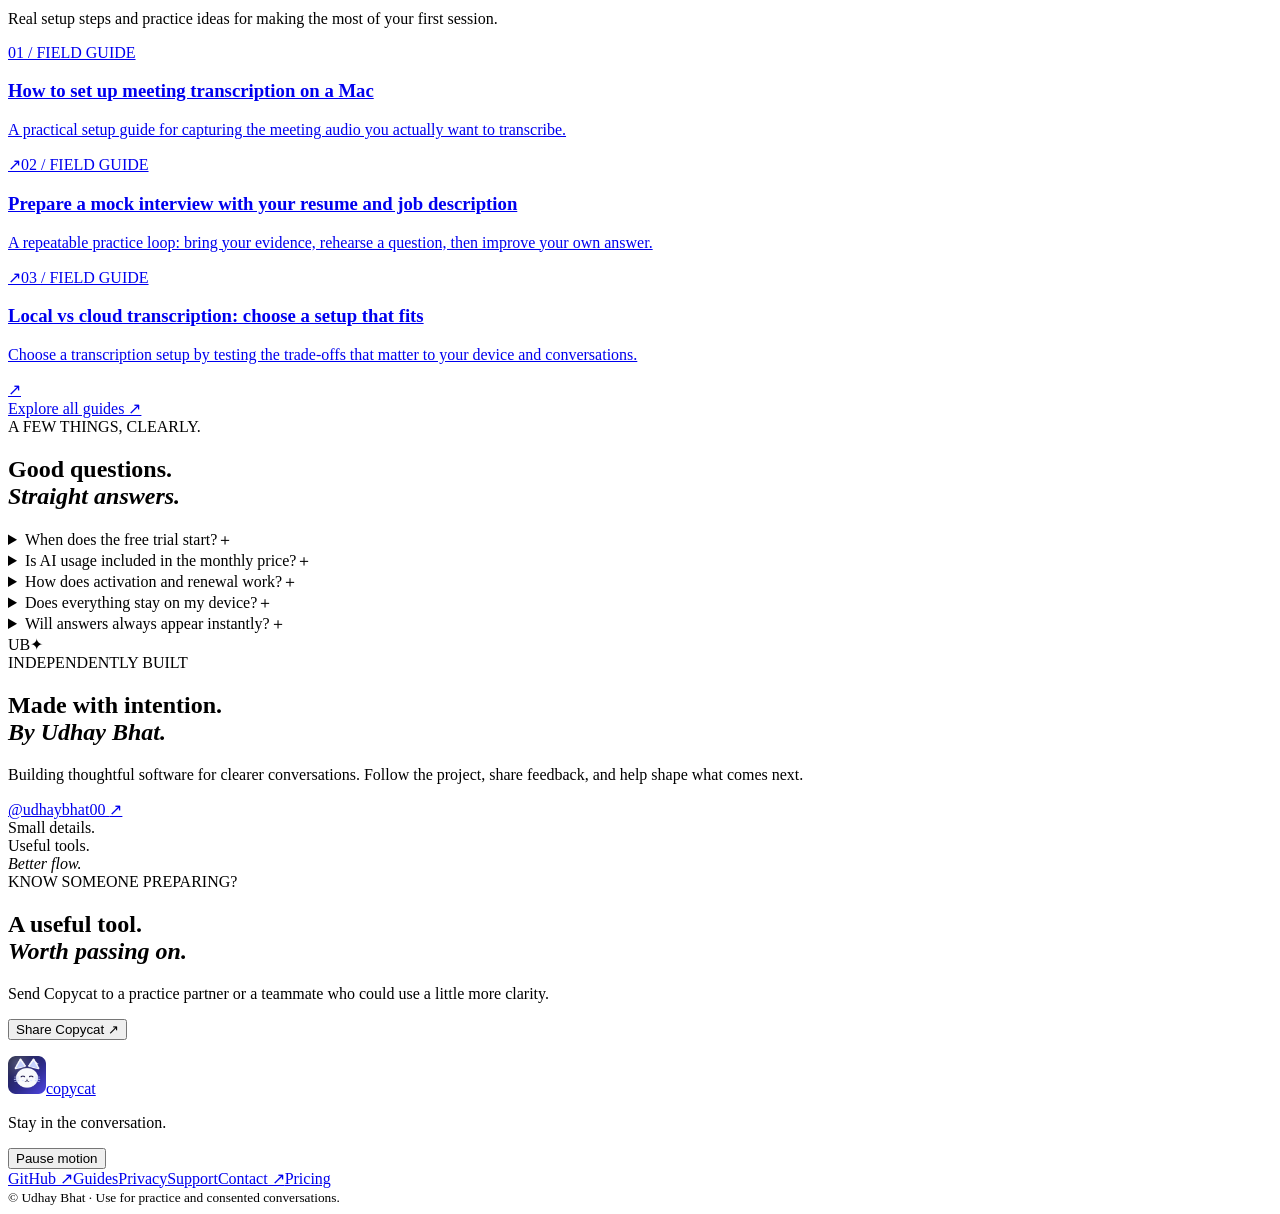
==== commit 70c141d0: "Publish v1.1.1 downloads and website release metadata" ====
--- a/docs/index.html
+++ b/docs/index.html
@@ -1 +1 @@
-<!doctype html><html lang="en"><head><meta http-equiv="Content-Security-Policy" content="default-src &#x27;self&#x27;; script-src &#x27;self&#x27; &#x27;sha256-MW5055vgKfE/Dzy1lcoWwDZwufxPvyWuM+yLvqzgP7o=&#x27; &#x27;sha256-MbgjXxaU888flJuhBzyP9DMSxM0pV+/dpXGnlSqqZn8=&#x27; &#x27;sha256-Qlqx1BLJqdthrBmi+te2lvR6fhpYzIpeEl8yF5UpUVU=&#x27; &#x27;sha256-TpQAMO0NmEJZspiT/gDlYmzauEko9G/JtZh4bkk3hxY=&#x27; &#x27;sha256-cpga3wPec+ZRjYzr17XNkq5yZ4r9yxJM/MAXhW0oUIQ=&#x27; &#x27;sha256-gb8V/zctrzZkn1rUErngDqgD4KYZ0SkNCgdWw+35dmc=&#x27; &#x27;sha256-uPl25wjC3nIitkZMU5glM1Cewv4KOliWq+S1zNqliVM=&#x27;; style-src &#x27;self&#x27;; img-src &#x27;self&#x27; data:; connect-src &#x27;self&#x27; https://api.github.com https://copycat-by-udhay.netlify.app; base-uri &#x27;self&#x27;; form-action &#x27;self&#x27;"><meta charset="utf-8"><meta name="viewport" content="width=device-width,initial-scale=1"><meta name="theme-color" content="#f7f9f5"><title>Copycat AI | Live Transcription &amp; Mock Interview Practice</title><meta name="description" content="Live meeting transcription and contextual AI answers for Mac and Windows. Practice mock interviews with resume references. Try Copycat free for 10 minutes."><meta name="robots" content="index,follow,max-image-preview:large"><link rel="canonical" href="https://copycat-by-udhay.netlify.app/"><meta property="og:type" content="website"><meta property="og:site_name" content="Copycat AI"><meta property="og:locale" content="en_US"><meta property="og:title" content="Copycat AI | Live Transcription &amp; Mock Interview Practice"><meta property="og:description" content="Live meeting transcription and contextual AI answers for Mac and Windows. Practice mock interviews with resume references. Try Copycat free for 10 minutes."><meta property="og:url" content="https://copycat-by-udhay.netlify.app/"><meta property="og:image" content="https://copycat-by-udhay.netlify.app/assets/copycat-share.png"><meta property="og:image:width" content="1200"><meta property="og:image:height" content="630"><meta property="og:image:alt" content="Copycat AI: live transcription and contextual answers for Mac and Windows"><meta name="twitter:card" content="summary_large_image"><meta name="twitter:title" content="Copycat AI | Live Transcription &amp; Mock Interview Practice"><meta name="twitter:description" content="Live meeting transcription and contextual AI answers for Mac and Windows. Practice mock interviews with resume references. Try Copycat free for 10 minutes."><meta name="twitter:image" content="https://copycat-by-udhay.netlify.app/assets/copycat-share.png"><link rel="icon" href="/assets/copycat-logo.png" type="image/png"><link rel="apple-touch-icon" href="/assets/copycat-logo.png"><script type="application/ld+json">{"@context":"https://schema.org","@graph":[{"@type":"Person","@id":"https://copycat-by-udhay.netlify.app/#creator","name":"Udhay Bhat","url":"https://github.com/udhaybhat00","sameAs":["https://github.com/udhaybhat00"]},{"@type":"WebSite","@id":"https://copycat-by-udhay.netlify.app/#website","url":"https://copycat-by-udhay.netlify.app/","name":"Copycat AI","inLanguage":"en","publisher":{"@id":"https://copycat-by-udhay.netlify.app/#creator"}},{"@type":"SoftwareApplication","@id":"https://copycat-by-udhay.netlify.app/#app","name":"Copycat","url":"https://copycat-by-udhay.netlify.app/","description":"Desktop AI assistant for live meeting transcription, mock interview practice, and contextual answers. Bring your own AI-provider key.","applicationCategory":"BusinessApplication","operatingSystem":["macOS","Windows"],"softwareVersion":"1.1.0","downloadUrl":"https://github.com/udhaybhat00/copycat/releases/tag/v1.1.0","image":"https://copycat-by-udhay.netlify.app/assets/copycat-share.png","author":{"@id":"https://copycat-by-udhay.netlify.app/#creator"},"offers":{"@type":"Offer","price":"20","priceCurrency":"USD","url":"https://copycat-by-udhay.netlify.app/#pricing","description":"USD 20 per month for device-bound app access after a 10-minute trial. AI-provider usage is billed separately."},"featureList":["Live meeting transcription","Local or cloud speech model selection","Auto Answer and manual answers","Resume and job-description reference material","Screenshot questions with compatible vision models","Custom keyboard shortcuts","Resizable translucent overlay","Meeting transcript and summary review"]},{"@type":"WebPage","@id":"https://copycat-by-udhay.netlify.app/#webpage","url":"https://copycat-by-udhay.netlify.app/","name":"Copycat AI","isPartOf":{"@id":"https://copycat-by-udhay.netlify.app/#website"},"mainEntity":{"@id":"https://copycat-by-udhay.netlify.app/#app"}}]}</script><link rel="stylesheet" href="/site.css"><link rel="stylesheet" href="/refresh.css"><link rel="stylesheet" href="/features.css"><link rel="stylesheet" href="/polish.css"><link rel="stylesheet" href="/seo.css"><script defer src="/site.js"></script><script defer src="/features.js"></script><script defer src="/polish.js"></script><script defer src="/growth.js"></script></head><body><a class="skip-link" href="#main-content">Skip to content</a><div class="ambient ambient-one"></div><div class="ambient ambient-two"></div><nav class="nav"><a href="#" class="wordmark" aria-label="Copycat home"><img class="brand-logo" src="assets/copycat-logo.png" alt="Copycat logo" width="38" height="38">copycat</a><div class="nav-links"><a href="#features">Features</a><a href="#flow">How it works</a><a href="/guides/">Guides</a><a href="#pricing">Pricing</a><a class="nav-download" href="#downloads">Download <span>↓</span></a></div><button class="menu-toggle" aria-label="Toggle navigation" aria-expanded="false">☰</button></nav><main id="main-content"><section class="hero"><div class="hero-copy reveal"><a class="release-pill" href="https://github.com/udhaybhat00/copycat/releases/latest"><span></span>COPYCAT v1.1.0 · AVAILABLE NOW <b>↗</b></a><h1>Live transcription.<br><em>Better conversations.</em></h1><p>Practice mock interviews, transcribe meetings, and get contextual AI answers on Mac or Windows. Bring your resume, your reference material, and your own AI-provider key.</p><div class="hero-actions"><a class="button primary" href="#downloads">Download & try free <span>↓</span></a><a class="button secondary" href="#experience">See how it works <span>↓</span></a></div><div class="platforms"><span>⌘ Apple Silicon & Intel</span><i></i><span>⊞ Windows</span><i></i><span>No card for the trial</span></div></div><div class="hero-visual reveal"><div class="visual-top"><span class="tiny-dot"></span> A SMALL WINDOW. A CLEARER HEAD.<span>01 / LIVE</span></div><div class="live-demo" aria-label="Illustrative product preview"><div class="demo-toolbar"><span class="demo-monitor">▣ <i></i></span><span>Answer <kbd>⌘ ↵</kbd></span><span>Screenshot <kbd>⌘ H</kbd></span><span>Chat</span><b>⋮</b><span class="demo-end">End</span></div><div class="demo-transcript"><div class="demo-meter"><i></i><i></i><i></i></div><span id="demo-transcript">How do you handle state in a distributed system?</span></div><div class="demo-answer"><div class="question-line"><span>✦ Question</span><p id="demo-question">How do you handle state in a distributed system?</p></div><div class="answer-line"><span>✧ Answer</span><h3 id="demo-lead">Make the boundaries clear.</h3><p id="demo-body">Keep services stateless where you can. Put durable state in a system of record, and make writes idempotent so retries stay safe.</p><div class="demo-tags"><span>Your context</span><span>Live conversation</span></div></div></div><div class="demo-label"><span>INTERACTIVE ILLUSTRATION · NOT A LIVE SESSION</span><button id="cycle-demo" aria-label="Show another example">Next example ↗</button><button id="pause-demo" aria-pressed="false">Pause</button></div></div><div class="floating-chip"><span>✦</span> A thoughtful nudge.<br><small>You stay in the conversation.</small></div></div></section><section class="signal-strip reveal"><span>MADE FOR REAL CONVERSATIONS</span><div>Mock interviews <i>·</i> Team discussions <i>·</i> Learning <i>·</i> Consented meetings</div></section><section id="experience" class="experience section"><div class="section-heading reveal"><span class="eyebrow">LESS INTERFACE. MORE CLARITY.</span><h2>Everything you need.<br><em>Nothing in your way.</em></h2><p>A compact workspace that follows the conversation and keeps useful context close.</p></div><div class="bento"><article class="feature feature-wide reveal"><span class="feature-num">01 / LISTEN</span><h3>The conversation,<br>in clear view.</h3><p>Transcribe meeting audio with an on-device speech model. A real audio meter shows what the app is receiving, before words arrive.</p><div class="waveform" aria-hidden="true"></div><div class="feature-bottom"><span>LOCAL TRANSCRIPTION AVAILABLE</span><b>↗</b></div></article><article class="feature feature-lavender reveal"><span class="feature-num">02 / THINK</span><div class="context-stack"><span>resume.pdf <b>↗</b></span><span>session context <b>✦</b></span><span>your AI provider <b>↗</b></span></div><h3>Answers with<br>your context.</h3><p>Bring your resume and the current conversation. Choose the AI provider that suits you with your own API key.</p></article><article class="feature feature-short reveal"><span class="feature-num">03 / FOCUS</span><h3>A calmer corner<br>of your desktop.</h3><p>Resize the translucent overlay. Tune its opacity. Set shortcuts that feel natural to you.</p><div class="key-row"><kbd>⌘</kbd><kbd>↵</kbd><span>Less reaching.<br>More flow.</span></div></article><article class="feature feature-wide feature-dark reveal"><span class="feature-num">04 / REMEMBER</span><h3>Keep the thread.<br>Find the next step.</h3><p>Use relevant context from the current session and turn conversations into useful notes. Your workspace stays organized around what matters.</p><div class="note-preview"><span>SESSION NOTES</span><p>✓ Key decisions</p><p>✓ Follow-up questions</p><p>✓ Clear next steps</p></div></article></div></section><section class="section feature-catalog" id="features" aria-labelledby="catalog-title"><div class="catalog-intro reveal"><div><span class="eyebrow">THE WHOLE TOOLKIT</span><h2 id="catalog-title">Small window.<br><em>Plenty of possibilities.</em></h2></div><p>Explore what’s inside Copycat. Find the tools for your conversation, then make them yours in Settings.</p></div><div class="catalog-controls"><div class="catalog-filters" role="group" aria-label="Filter features"><button type="button" data-feature-filter="all" aria-pressed="true">All features</button><button type="button" data-feature-filter="audio" aria-pressed="false">Listen</button><button type="button" data-feature-filter="answers" aria-pressed="false">Answer</button><button type="button" data-feature-filter="context" aria-pressed="false">Context</button><button type="button" data-feature-filter="workspace" aria-pressed="false">Workspace</button><button type="button" data-feature-filter="review" aria-pressed="false">Review</button></div><label class="catalog-search"><span aria-hidden="true">⌕</span><span class="sr-only">Search features</span><input id="feature-search" type="search" placeholder="Search features…" aria-controls="feature-grid" maxlength="100"></label></div><div class="catalog-status"><p id="feature-count" role="status" aria-live="polite">25 features to explore</p><button id="feature-reset" type="button" hidden>Reset filters ↗</button></div><div class="catalog-grid" id="feature-grid"><article class="catalog-card" data-feature-category="audio"><span class="catalog-icon" aria-hidden="true">↗</span><span class="catalog-category">Listen</span><h3>Meeting audio capture</h3><p>Transcribe the sound coming from your meeting. System audio is the default interviewer channel.</p></article><article class="catalog-card" data-feature-category="audio"><span class="catalog-icon" aria-hidden="true">▥</span><span class="catalog-category">Listen</span><h3>Live audio meter</h3><p>See the level of audio actually reaching Copycat before the first words appear.</p></article><article class="catalog-card" data-feature-category="audio"><span class="catalog-icon" aria-hidden="true">◉</span><span class="catalog-category">Listen</span><h3>On-device speech models</h3><p>Choose installed local speech models, including supported Moonshine, Whisper, Parakeet, and streaming model options.</p></article><article class="catalog-card" data-feature-category="audio"><span class="catalog-icon" aria-hidden="true">☁</span><span class="catalog-category">Listen</span><h3>Cloud speech providers</h3><p>Configure a supported cloud transcription provider with your own credentials and language settings.</p></article><article class="catalog-card" data-feature-category="audio"><span class="catalog-icon" aria-hidden="true">⌘</span><span class="catalog-category">Listen</span><h3>Listen shortcut &amp; retry</h3><p>Start or retry interviewer listening from the overlay or your configured keyboard shortcut.</p></article><article class="catalog-card" data-feature-category="answers"><span class="catalog-icon" aria-hidden="true">ϟ</span><span class="catalog-category">Answer</span><h3>Live Auto Answer</h3><p>Enable automatic responses as a question completes, with manual Answer available whenever you need it.</p></article><article class="catalog-card" data-feature-category="answers"><span class="catalog-icon" aria-hidden="true">→</span><span class="catalog-category">Answer</span><h3>Streaming responses</h3><p>Read the answer as it is generated instead of waiting for the entire response to finish.</p></article><article class="catalog-card" data-feature-category="answers"><span class="catalog-icon" aria-hidden="true">▣</span><span class="catalog-category">Answer</span><h3>Screenshot questions</h3><p>Capture your screen or a selected area and ask an image-capable model about the content.</p></article><article class="catalog-card" data-feature-category="answers"><span class="catalog-icon" aria-hidden="true">↵</span><span class="catalog-category">Answer</span><h3>Typed chat &amp; follow-ups</h3><p>Enter a question, ask for a clarification, or continue a thought through the chat composer.</p></article><article class="catalog-card" data-feature-category="answers"><span class="catalog-icon" aria-hidden="true">↶</span><span class="catalog-category">Answer</span><h3>Question &amp; answer history</h3><p>Navigate earlier answer cards, copy useful text, and save local thumbs-up or thumbs-down feedback.</p></article><article class="catalog-card" data-feature-category="context"><span class="catalog-icon" aria-hidden="true">▤</span><span class="catalog-category">Context</span><h3>Resume reference</h3><p>Upload your resume as a reference for answers grounded in the experience you actually supplied.</p></article><article class="catalog-card" data-feature-category="context"><span class="catalog-icon" aria-hidden="true">◎</span><span class="catalog-category">Context</span><h3>Job-description context</h3><p>Add a job description to bring the role requirements into your preparation and responses.</p></article><article class="catalog-card" data-feature-category="context"><span class="catalog-icon" aria-hidden="true">▱</span><span class="catalog-category">Context</span><h3>Reference documents</h3><p>Attach supported reference files to a mode so relevant document content can inform your answers.</p></article><article class="catalog-card" data-feature-category="context"><span class="catalog-icon" aria-hidden="true">⋯</span><span class="catalog-category">Context</span><h3>Current-session memory</h3><p>Use relevant earlier discussion in the same session to help resolve follow-up questions.</p></article><article class="catalog-card" data-feature-category="context"><span class="catalog-icon" aria-hidden="true">✦</span><span class="catalog-category">Context</span><h3>Built-in &amp; custom modes</h3><p>Choose a conversation template, create your own mode, and configure its instructions and reference material.</p></article><article class="catalog-card" data-feature-category="workspace"><span class="catalog-icon" aria-hidden="true">⤢</span><span class="catalog-category">Workspace</span><h3>Resizable overlay</h3><p>Move and resize the desktop overlay to fit your workspace and keep the conversation in view.</p></article><article class="catalog-card" data-feature-category="workspace"><span class="catalog-icon" aria-hidden="true">◐</span><span class="catalog-category">Workspace</span><h3>Transparency controls</h3><p>Adjust overlay opacity in Settings, with a configurable keyboard shortcut.</p></article><article class="catalog-card" data-feature-category="workspace"><span class="catalog-icon" aria-hidden="true">⌘</span><span class="catalog-category">Workspace</span><h3>Custom keyboard shortcuts</h3><p>Set your preferred combinations for supported session, capture, navigation, and overlay actions.</p></article><article class="catalog-card" data-feature-category="workspace"><span class="catalog-icon" aria-hidden="true">◌</span><span class="catalog-category">Workspace</span><h3>Appearance &amp; cursor settings</h3><p>Configure the overlay appearance and cursor behavior in the app’s settings.</p></article><article class="catalog-card" data-feature-category="workspace"><span class="catalog-icon" aria-hidden="true">◇</span><span class="catalog-category">Workspace</span><h3>Your choice of AI provider</h3><p>Bring your own API key for a supported hosted provider, an OpenAI-compatible endpoint, or a configured local model.</p></article><article class="catalog-card" data-feature-category="review"><span class="catalog-icon" aria-hidden="true">◷</span><span class="catalog-category">Review</span><h3>Meeting history</h3><p>Revisit saved sessions and read the transcript alongside the generated meeting summary.</p></article><article class="catalog-card" data-feature-category="review"><span class="catalog-icon" aria-hidden="true">✓</span><span class="catalog-category">Review</span><h3>Notes &amp; action items</h3><p>Generate structured notes, key decisions, and follow-ups from the session transcript.</p></article><article class="catalog-card" data-feature-category="review"><span class="catalog-icon" aria-hidden="true">♧</span><span class="catalog-category">Review</span><h3>Speaker labels</h3><p>Rename available speaker labels to make the saved conversation easier to review.</p></article><article class="catalog-card" data-feature-category="review"><span class="catalog-icon" aria-hidden="true">⧉</span><span class="catalog-category">Review</span><h3>Copy transcripts &amp; summaries</h3><p>Copy the full transcript or generated summary from the session detail view.</p></article><article class="catalog-card" data-feature-category="review"><span class="catalog-icon" aria-hidden="true">▥</span><span class="catalog-category">Review</span><h3>Usage &amp; provider performance</h3><p>Review session usage and configure the available provider-performance tools in Settings.</p></article></div><p id="feature-empty" hidden>No features match that search. Try “audio”, “shortcuts”, or “notes”.</p><p class="catalog-footnote">Availability depends on your platform, selected provider, model, and settings. Screenshot questions need an image-capable model. Speech and AI accuracy and response time vary; cloud-provider charges are separate.</p></section><section class="section modes-showcase" aria-labelledby="modes-title"><div class="section-heading reveal"><span class="eyebrow">A DIFFERENT KIND OF CONVERSATION?</span><h2 id="modes-title">Find your starting point.<br><em>Make it your own.</em></h2><p>Built-in templates give your session direction. Custom modes let you add your own instructions and references.</p></div><div class="mode-list"><details><summary>General<span aria-hidden="true">＋</span></summary><p>A flexible starting point for everyday conversations.</p></details><details><summary>Technical interview<span aria-hidden="true">＋</span></summary><p>Practice coding, debugging, and system-design discussions.</p></details><details><summary>Looking for work<span aria-hidden="true">＋</span></summary><p>Prepare responses around your role and experience.</p></details><details><summary>Team meeting<span aria-hidden="true">＋</span></summary><p>Organize decisions, follow-ups, and action items.</p></details><details><summary>Sales<span aria-hidden="true">＋</span></summary><p>Prepare discovery questions and responses to objections.</p></details><details><summary>Recruiting<span aria-hidden="true">＋</span></summary><p>Structure candidate discussions and review the evidence.</p></details><details><summary>Lecture<span aria-hidden="true">＋</span></summary><p>Turn a session into concepts and study notes.</p></details><details><summary>Seminar<span aria-hidden="true">＋</span></summary><p>Bring reference files into a deeper discussion.</p></details><details><summary>Call center<span aria-hidden="true">＋</span></summary><p>Keep support calls focused on issues and next steps.</p></details></div></section><section id="flow" class="flow section"><div class="section-heading reveal"><span class="eyebrow">THREE SMALL STEPS</span><h2>A little setup.<br><em>A better flow.</em></h2></div><div class="steps"><article class="reveal"><span>01</span><h3>Make it yours.</h3><p>Download Copycat, choose a speech model, add your AI key, and bring your resume or reference context.</p></article><article class="reveal"><span>02</span><h3>Start a session.</h3><p>Your 10-minute trial starts with your first session. Watch the live transcript and ask for an answer when you need one.</p></article><article class="reveal"><span>03</span><h3>Keep the momentum.</h3><p>Like the experience? Request monthly activation by email. Your device details are already filled in for you.</p></article></div></section><section class="control-section section reveal"><div><span class="eyebrow">YOUR PROVIDER. YOUR CHOICE.</span><h2>Local when you want.<br><em>Connected when you choose.</em></h2><p>On-device transcription keeps speech processing local. If you choose a cloud speech or answer provider, the data needed for that request is sent to that provider. You control the configuration.</p><a href="#faq" class="text-link">A clear view of privacy ↗</a></div><div class="provider-cloud"><span>OpenAI</span><span>Anthropic</span><span>Google</span><span>Groq</span><span>Ollama</span><span>OpenAI-compatible</span><small>Bring your own key. Provider charges are separate.</small></div></section><section id="pricing" class="pricing section"><div class="section-heading reveal"><span class="eyebrow">ONE PLAN. A CLEAR NEXT STEP.</span><h2>Try it first.<br><em>Stay if it fits.</em></h2><p>Explore the real app for 10 minutes. No payment card needed for the trial.</p></div><div class="price-card reveal"><div class="price-left"><span class="plan-pill">COPYCAT MONTHLY</span><div class="price-value"><strong id="price">$20</strong><span>/ month</span></div><p>One-time activation on your device.<br>Ongoing access while your monthly subscription is valid.</p><label class="region-label">Your price region<select id="region"><option value="auto">Detect automatically</option><option value="IN">India · INR</option><option value="US">International · USD</option></select></label><small id="rate-note">USD 20 per month. AI-provider usage is billed separately.</small></div><div class="price-right"><ul><li>Live transcription & contextual answers</li><li>Compact overlay & customizable shortcuts</li><li>Resume and same-session context</li><li>Your choice of AI provider</li><li>Device-bound monthly access</li></ul><a class="button primary" href="mailto:udhaybhat00@gmail.com?subject=Copycat%20Monthly%20Activation&body=Hello%20Udhay%2C%0A%0AI%20would%20like%20to%20activate%20Copycat%20Monthly.%0APlease%20share%20payment%20instructions.%0A%0ADevice%20ID%20(from%20Copycat%20Settings)%3A%0AName%3A%0APreferred%20currency%3A%0A%0AThank%20you.">Request activation <span>↗</span></a><small>Opens an email draft. Confirm payment and renewal details directly with Udhay. No automatic charge.</small></div></div></section><section id="downloads" class="downloads section reveal"><span class="eyebrow">A SMALL ADDITION TO YOUR DESKTOP</span><h2>Your next conversation<br><em>starts here.</em></h2><p>Choose your platform and download the latest available release.</p><div class="download-grid"><a data-platform="arm64" href="https://github.com/udhaybhat00/copycat/releases/download/v1.1.0/Copycat-1.1.0-arm64.dmg"><span>⌘</span><div>Mac · Apple Silicon<small>M-series Macs</small></div><b>↗</b></a><a data-platform="intel" href="https://github.com/udhaybhat00/copycat/releases/download/v1.1.0/Copycat-1.1.0.dmg"><span>⌘</span><div>Mac · Intel<small>x64 Macs</small></div><b>↗</b></a><a data-platform="windows" href="https://github.com/udhaybhat00/copycat/releases/download/v1.1.0/Copycat-Setup-1.1.0.exe"><span>⊞</span><div>Windows<small>x64 installer</small></div><b>↗</b></a></div><small id="release-note">Copycat v1.1.0 · Apple Silicon, Intel Mac, and Windows · Download the installer for your device.</small></section><section class="section resources-section" id="guides"><div class="section-heading reveal"><span class="eyebrow">A LITTLE SETUP GOES A LONG WAY</span><h2>Get ready.<br><em>Then get into your flow.</em></h2><p>Real setup steps and practice ideas for making the most of your first session.</p></div><div class="resource-grid"><a class="resource-card" href="/guides/mac-meeting-transcription/"><span class="eyebrow">01 / FIELD GUIDE</span><h3>How to set up meeting transcription on a Mac</h3><p>A practical setup guide for capturing the meeting audio you actually want to transcribe.</p><span class="resource-arrow" aria-hidden="true">↗</span></a><a class="resource-card" href="/guides/mock-interview-resume-context/"><span class="eyebrow">02 / FIELD GUIDE</span><h3>Prepare a mock interview with your resume and job description</h3><p>A repeatable practice loop: bring your evidence, rehearse a question, then improve your own answer.</p><span class="resource-arrow" aria-hidden="true">↗</span></a><a class="resource-card" href="/guides/local-vs-cloud-transcription/"><span class="eyebrow">03 / FIELD GUIDE</span><h3>Local vs cloud transcription: choose a setup that fits</h3><p>Choose a transcription setup by testing the trade-offs that matter to your device and conversations.</p><span class="resource-arrow" aria-hidden="true">↗</span></a></div><a class="text-link" href="/guides/">Explore all guides ↗</a></section><section id="faq" class="faq section"><div class="section-heading reveal"><span class="eyebrow">A FEW THINGS, CLEARLY.</span><h2>Good questions.<br><em>Straight answers.</em></h2></div><div class="faq-items"><details class="reveal"><summary>When does the free trial start?<span>＋</span></summary><p>On your first Copycat session, after setup. The trial lasts 10 minutes from that point and is tied to your device. Closing or reinstalling the app does not restart it. An internet connection is required to establish the trial.</p></details><details class="reveal"><summary>Is AI usage included in the monthly price?<span>＋</span></summary><p>The subscription covers Copycat software access. Bring your own API key for answer generation. Your chosen provider bills its usage separately. Local model options depend on your configuration and hardware.</p></details><details class="reveal"><summary>How does activation and renewal work?<span>＋</span></summary><p>The app opens a prefilled email with your Device ID. After confirming payment, Udhay issues your device-bound key. Paste it once. Renewals extend the same key while the subscription remains valid.</p></details><details class="reveal"><summary>Does everything stay on my device?<span>＋</span></summary><p>Local transcription and local storage are available. Cloud AI and speech services receive the data required for their features when you select them. License checks send a device identifier and entitlement information, not meeting audio or transcript content.</p></details><details class="reveal"><summary>Will answers always appear instantly?<span>＋</span></summary><p>Answers stream as they are generated. Timing and accuracy depend on audio quality, the speech model, the chosen AI provider, network conditions, and your device. Review suggestions before using them.</p></details></div></section><section class="creator section reveal"><div class="creator-avatar">UB<span>✦</span></div><div><span class="eyebrow">INDEPENDENTLY BUILT</span><h2>Made with intention.<br><em>By Udhay Bhat.</em></h2><p>Building thoughtful software for clearer conversations. Follow the project, share feedback, and help shape what comes next.</p><a class="creator-github" href="https://github.com/udhaybhat00" target="_blank" rel="noopener">@udhaybhat00 <span>↗</span></a></div><div class="creator-note">Small details.<br>Useful tools.<br><i>Better flow.</i></div></section><section class="section share-section"><div><span class="eyebrow">KNOW SOMEONE PREPARING?</span><h2>A useful tool.<br><em>Worth passing on.</em></h2><p>Send Copycat to a practice partner or a teammate who could use a little more clarity.</p></div><div class="share-actions"><button type="button" id="share-copycat" class="button primary">Share Copycat ↗</button><p id="share-status" role="status" aria-live="polite"></p><input id="share-fallback" aria-label="Copycat share link" readonly hidden></div></section></main><footer><a href="#" class="wordmark"><img class="brand-logo" src="assets/copycat-logo.png" alt="Copycat logo" width="38" height="38">copycat</a><p>Stay in the conversation.</p><button type="button" id="motion-toggle" aria-pressed="false">Pause motion</button><div><a href="https://github.com/udhaybhat00/copycat">GitHub ↗</a><a href="/guides/">Guides</a><a href="/privacy/">Privacy</a><a href="/support/">Support</a><a href="mailto:udhaybhat00@gmail.com">Contact ↗</a><a href="#pricing">Pricing</a></div><small>© <span id="year"></span> Udhay Bhat · Use for practice and consented conversations.</small></footer></body></html>
+<!doctype html><html lang="en"><head><meta http-equiv="Content-Security-Policy" content="default-src &#x27;self&#x27;; script-src &#x27;self&#x27; &#x27;sha256-bPRISY5iYGS/43MRBZPzhmHGrQRp2cewUA4C6xm5DaU=&#x27; &#x27;sha256-hGj69RoOvaCbX94RmjmTwGfP3sWtIDZH6ou2r9MgljA=&#x27; &#x27;sha256-hLpkFErUmLQZ+m5NxjC9QOU+92V5uzn19YYMLbrSbZM=&#x27; &#x27;sha256-jVs5oZw2R1EPSUAPbLrf3jb0nYUUuTmrEoI233W9DiU=&#x27; &#x27;sha256-jWUgl/CQhj9lm78gelLf/x94F71RJLUEhz094bL1CLM=&#x27; &#x27;sha256-ngg2vv8ED6GZs7k3aXZo+6rAOOoqxA3PQbx9xRk1jlo=&#x27; &#x27;sha256-qVO/GY6uARYba8OVCNvn7gxMLzRD3ne1CQ4Tb8nl09c=&#x27;; style-src &#x27;self&#x27;; img-src &#x27;self&#x27; data:; connect-src &#x27;self&#x27; https://api.github.com https://copycat-by-udhay.netlify.app; base-uri &#x27;self&#x27;; form-action &#x27;self&#x27;"><meta charset="utf-8"><meta name="viewport" content="width=device-width,initial-scale=1"><meta name="theme-color" content="#f7f9f5"><title>Copycat AI | Live Transcription &amp; Mock Interview Practice</title><meta name="description" content="Live meeting transcription and contextual AI answers for Mac and Windows. Practice mock interviews with resume references. Try Copycat free for 10 minutes."><meta name="robots" content="index,follow,max-image-preview:large"><link rel="canonical" href="https://copycat.isroot.in/"><meta property="og:type" content="website"><meta property="og:site_name" content="Copycat AI"><meta property="og:locale" content="en_US"><meta property="og:title" content="Copycat AI | Live Transcription &amp; Mock Interview Practice"><meta property="og:description" content="Live meeting transcription and contextual AI answers for Mac and Windows. Practice mock interviews with resume references. Try Copycat free for 10 minutes."><meta property="og:url" content="https://copycat.isroot.in/"><meta property="og:image" content="https://copycat.isroot.in/assets/copycat-share.png"><meta property="og:image:width" content="1200"><meta property="og:image:height" content="630"><meta property="og:image:alt" content="Copycat AI: live transcription and contextual answers for Mac and Windows"><meta name="twitter:card" content="summary_large_image"><meta name="twitter:title" content="Copycat AI | Live Transcription &amp; Mock Interview Practice"><meta name="twitter:description" content="Live meeting transcription and contextual AI answers for Mac and Windows. Practice mock interviews with resume references. Try Copycat free for 10 minutes."><meta name="twitter:image" content="https://copycat.isroot.in/assets/copycat-share.png"><link rel="icon" href="/assets/copycat-logo.png" type="image/png"><link rel="apple-touch-icon" href="/assets/copycat-logo.png"><script type="application/ld+json">{"@context":"https://schema.org","@graph":[{"@type":"Person","@id":"https://copycat.isroot.in/#creator","name":"Udhay Bhat","url":"https://github.com/udhaybhat00","sameAs":["https://github.com/udhaybhat00"]},{"@type":"WebSite","@id":"https://copycat.isroot.in/#website","url":"https://copycat.isroot.in/","name":"Copycat AI","inLanguage":"en","publisher":{"@id":"https://copycat.isroot.in/#creator"}},{"@type":"SoftwareApplication","@id":"https://copycat.isroot.in/#app","name":"Copycat","url":"https://copycat.isroot.in/","description":"Desktop AI assistant for live meeting transcription, mock interview practice, and contextual answers. Bring your own AI-provider key.","applicationCategory":"BusinessApplication","operatingSystem":["macOS","Windows"],"softwareVersion":"1.1.1","downloadUrl":"https://github.com/udhaybhat00/copycat/releases/tag/v1.1.1","image":"https://copycat.isroot.in/assets/copycat-share.png","author":{"@id":"https://copycat.isroot.in/#creator"},"offers":{"@type":"Offer","price":"20","priceCurrency":"USD","url":"https://copycat.isroot.in/#pricing","description":"USD 20 per month for device-bound app access after a 10-minute trial. AI-provider usage is billed separately."},"featureList":["Live meeting transcription","Local or cloud speech model selection","Auto Answer and manual answers","Resume and job-description reference material","Screenshot questions with compatible vision models","Custom keyboard shortcuts","Resizable translucent overlay","Meeting transcript and summary review"]},{"@type":"WebPage","@id":"https://copycat.isroot.in/#webpage","url":"https://copycat.isroot.in/","name":"Copycat AI","isPartOf":{"@id":"https://copycat.isroot.in/#website"},"mainEntity":{"@id":"https://copycat.isroot.in/#app"}}]}</script><link rel="stylesheet" href="/site.css"><link rel="stylesheet" href="/refresh.css"><link rel="stylesheet" href="/features.css"><link rel="stylesheet" href="/polish.css"><link rel="stylesheet" href="/seo.css"><script defer src="/site.js"></script><script defer src="/features.js"></script><script defer src="/polish.js"></script><script defer src="/growth.js"></script></head><body><a class="skip-link" href="#main-content">Skip to content</a><div class="ambient ambient-one"></div><div class="ambient ambient-two"></div><nav class="nav"><a href="#" class="wordmark" aria-label="Copycat home"><img class="brand-logo" src="assets/copycat-logo.png" alt="Copycat logo" width="38" height="38">copycat</a><div class="nav-links"><a href="#features">Features</a><a href="#flow">How it works</a><a href="/guides/">Guides</a><a href="#pricing">Pricing</a><a class="nav-download" href="#downloads">Download <span>↓</span></a></div><button class="menu-toggle" aria-label="Toggle navigation" aria-expanded="false">☰</button></nav><main id="main-content"><section class="hero"><div class="hero-copy reveal"><a class="release-pill" href="https://github.com/udhaybhat00/copycat/releases/latest"><span></span>COPYCAT v1.1.1 · AVAILABLE NOW <b>↗</b></a><h1>Live transcription.<br><em>Better conversations.</em></h1><p>Practice mock interviews, transcribe meetings, and get contextual AI answers on Mac or Windows. Bring your resume, your reference material, and your own AI-provider key.</p><div class="hero-actions"><a class="button primary" href="#downloads">Download & try free <span>↓</span></a><a class="button secondary" href="#experience">See how it works <span>↓</span></a></div><div class="platforms"><span>⌘ Apple Silicon & Intel</span><i></i><span>⊞ Windows</span><i></i><span>No card for the trial</span></div></div><div class="hero-visual reveal"><div class="visual-top"><span class="tiny-dot"></span> A SMALL WINDOW. A CLEARER HEAD.<span>01 / LIVE</span></div><div class="live-demo" aria-label="Illustrative product preview"><div class="demo-toolbar"><span class="demo-monitor">▣ <i></i></span><span>Answer <kbd>⌘ ↵</kbd></span><span>Screenshot <kbd>⌘ H</kbd></span><span>Chat</span><b>⋮</b><span class="demo-end">End</span></div><div class="demo-transcript"><div class="demo-meter"><i></i><i></i><i></i></div><span id="demo-transcript">How do you handle state in a distributed system?</span></div><div class="demo-answer"><div class="question-line"><span>✦ Question</span><p id="demo-question">How do you handle state in a distributed system?</p></div><div class="answer-line"><span>✧ Answer</span><h3 id="demo-lead">Make the boundaries clear.</h3><p id="demo-body">Keep services stateless where you can. Put durable state in a system of record, and make writes idempotent so retries stay safe.</p><div class="demo-tags"><span>Your context</span><span>Live conversation</span></div></div></div><div class="demo-label"><span>INTERACTIVE ILLUSTRATION · NOT A LIVE SESSION</span><button id="cycle-demo" aria-label="Show another example">Next example ↗</button><button id="pause-demo" aria-pressed="false">Pause</button></div></div><div class="floating-chip"><span>✦</span> A thoughtful nudge.<br><small>You stay in the conversation.</small></div></div></section><section class="signal-strip reveal"><span>MADE FOR REAL CONVERSATIONS</span><div>Mock interviews <i>·</i> Team discussions <i>·</i> Learning <i>·</i> Consented meetings</div></section><section id="experience" class="experience section"><div class="section-heading reveal"><span class="eyebrow">LESS INTERFACE. MORE CLARITY.</span><h2>Everything you need.<br><em>Nothing in your way.</em></h2><p>A compact workspace that follows the conversation and keeps useful context close.</p></div><div class="bento"><article class="feature feature-wide reveal"><span class="feature-num">01 / LISTEN</span><h3>The conversation,<br>in clear view.</h3><p>Transcribe meeting audio with an on-device speech model. A real audio meter shows what the app is receiving, before words arrive.</p><div class="waveform" aria-hidden="true"></div><div class="feature-bottom"><span>LOCAL TRANSCRIPTION AVAILABLE</span><b>↗</b></div></article><article class="feature feature-lavender reveal"><span class="feature-num">02 / THINK</span><div class="context-stack"><span>resume.pdf <b>↗</b></span><span>session context <b>✦</b></span><span>your AI provider <b>↗</b></span></div><h3>Answers with<br>your context.</h3><p>Bring your resume and the current conversation. Choose the AI provider that suits you with your own API key.</p></article><article class="feature feature-short reveal"><span class="feature-num">03 / FOCUS</span><h3>A calmer corner<br>of your desktop.</h3><p>Resize the translucent overlay. Tune its opacity. Set shortcuts that feel natural to you.</p><div class="key-row"><kbd>⌘</kbd><kbd>↵</kbd><span>Less reaching.<br>More flow.</span></div></article><article class="feature feature-wide feature-dark reveal"><span class="feature-num">04 / REMEMBER</span><h3>Keep the thread.<br>Find the next step.</h3><p>Use relevant context from the current session and turn conversations into useful notes. Your workspace stays organized around what matters.</p><div class="note-preview"><span>SESSION NOTES</span><p>✓ Key decisions</p><p>✓ Follow-up questions</p><p>✓ Clear next steps</p></div></article></div></section><section class="section feature-catalog" id="features" aria-labelledby="catalog-title"><div class="catalog-intro reveal"><div><span class="eyebrow">THE WHOLE TOOLKIT</span><h2 id="catalog-title">Small window.<br><em>Plenty of possibilities.</em></h2></div><p>Explore what’s inside Copycat. Find the tools for your conversation, then make them yours in Settings.</p></div><div class="catalog-controls"><div class="catalog-filters" role="group" aria-label="Filter features"><button type="button" data-feature-filter="all" aria-pressed="true">All features</button><button type="button" data-feature-filter="audio" aria-pressed="false">Listen</button><button type="button" data-feature-filter="answers" aria-pressed="false">Answer</button><button type="button" data-feature-filter="context" aria-pressed="false">Context</button><button type="button" data-feature-filter="workspace" aria-pressed="false">Workspace</button><button type="button" data-feature-filter="review" aria-pressed="false">Review</button></div><label class="catalog-search"><span aria-hidden="true">⌕</span><span class="sr-only">Search features</span><input id="feature-search" type="search" placeholder="Search features…" aria-controls="feature-grid" maxlength="100"></label></div><div class="catalog-status"><p id="feature-count" role="status" aria-live="polite">25 features to explore</p><button id="feature-reset" type="button" hidden>Reset filters ↗</button></div><div class="catalog-grid" id="feature-grid"><article class="catalog-card" data-feature-category="audio"><span class="catalog-icon" aria-hidden="true">↗</span><span class="catalog-category">Listen</span><h3>Meeting audio capture</h3><p>Transcribe the sound coming from your meeting. System audio is the default interviewer channel.</p></article><article class="catalog-card" data-feature-category="audio"><span class="catalog-icon" aria-hidden="true">▥</span><span class="catalog-category">Listen</span><h3>Live audio meter</h3><p>See the level of audio actually reaching Copycat before the first words appear.</p></article><article class="catalog-card" data-feature-category="audio"><span class="catalog-icon" aria-hidden="true">◉</span><span class="catalog-category">Listen</span><h3>On-device speech models</h3><p>Choose installed local speech models, including supported Moonshine, Whisper, Parakeet, and streaming model options.</p></article><article class="catalog-card" data-feature-category="audio"><span class="catalog-icon" aria-hidden="true">☁</span><span class="catalog-category">Listen</span><h3>Cloud speech providers</h3><p>Configure a supported cloud transcription provider with your own credentials and language settings.</p></article><article class="catalog-card" data-feature-category="audio"><span class="catalog-icon" aria-hidden="true">⌘</span><span class="catalog-category">Listen</span><h3>Listen shortcut &amp; retry</h3><p>Start or retry interviewer listening from the overlay or your configured keyboard shortcut.</p></article><article class="catalog-card" data-feature-category="answers"><span class="catalog-icon" aria-hidden="true">ϟ</span><span class="catalog-category">Answer</span><h3>Live Auto Answer</h3><p>Enable automatic responses as a question completes, with manual Answer available whenever you need it.</p></article><article class="catalog-card" data-feature-category="answers"><span class="catalog-icon" aria-hidden="true">→</span><span class="catalog-category">Answer</span><h3>Streaming responses</h3><p>Read the answer as it is generated instead of waiting for the entire response to finish.</p></article><article class="catalog-card" data-feature-category="answers"><span class="catalog-icon" aria-hidden="true">▣</span><span class="catalog-category">Answer</span><h3>Screenshot questions</h3><p>Capture your screen or a selected area and ask an image-capable model about the content.</p></article><article class="catalog-card" data-feature-category="answers"><span class="catalog-icon" aria-hidden="true">↵</span><span class="catalog-category">Answer</span><h3>Typed chat &amp; follow-ups</h3><p>Enter a question, ask for a clarification, or continue a thought through the chat composer.</p></article><article class="catalog-card" data-feature-category="answers"><span class="catalog-icon" aria-hidden="true">↶</span><span class="catalog-category">Answer</span><h3>Question &amp; answer history</h3><p>Navigate earlier answer cards, copy useful text, and save local thumbs-up or thumbs-down feedback.</p></article><article class="catalog-card" data-feature-category="context"><span class="catalog-icon" aria-hidden="true">▤</span><span class="catalog-category">Context</span><h3>Resume reference</h3><p>Upload your resume as a reference for answers grounded in the experience you actually supplied.</p></article><article class="catalog-card" data-feature-category="context"><span class="catalog-icon" aria-hidden="true">◎</span><span class="catalog-category">Context</span><h3>Job-description context</h3><p>Add a job description to bring the role requirements into your preparation and responses.</p></article><article class="catalog-card" data-feature-category="context"><span class="catalog-icon" aria-hidden="true">▱</span><span class="catalog-category">Context</span><h3>Reference documents</h3><p>Attach supported reference files to a mode so relevant document content can inform your answers.</p></article><article class="catalog-card" data-feature-category="context"><span class="catalog-icon" aria-hidden="true">⋯</span><span class="catalog-category">Context</span><h3>Current-session memory</h3><p>Use relevant earlier discussion in the same session to help resolve follow-up questions.</p></article><article class="catalog-card" data-feature-category="context"><span class="catalog-icon" aria-hidden="true">✦</span><span class="catalog-category">Context</span><h3>Built-in &amp; custom modes</h3><p>Choose a conversation template, create your own mode, and configure its instructions and reference material.</p></article><article class="catalog-card" data-feature-category="workspace"><span class="catalog-icon" aria-hidden="true">⤢</span><span class="catalog-category">Workspace</span><h3>Resizable overlay</h3><p>Move and resize the desktop overlay to fit your workspace and keep the conversation in view.</p></article><article class="catalog-card" data-feature-category="workspace"><span class="catalog-icon" aria-hidden="true">◐</span><span class="catalog-category">Workspace</span><h3>Transparency controls</h3><p>Adjust overlay opacity in Settings, with a configurable keyboard shortcut.</p></article><article class="catalog-card" data-feature-category="workspace"><span class="catalog-icon" aria-hidden="true">⌘</span><span class="catalog-category">Workspace</span><h3>Custom keyboard shortcuts</h3><p>Set your preferred combinations for supported session, capture, navigation, and overlay actions.</p></article><article class="catalog-card" data-feature-category="workspace"><span class="catalog-icon" aria-hidden="true">◌</span><span class="catalog-category">Workspace</span><h3>Appearance &amp; cursor settings</h3><p>Configure the overlay appearance and cursor behavior in the app’s settings.</p></article><article class="catalog-card" data-feature-category="workspace"><span class="catalog-icon" aria-hidden="true">◇</span><span class="catalog-category">Workspace</span><h3>Your choice of AI provider</h3><p>Bring your own API key for a supported hosted provider, an OpenAI-compatible endpoint, or a configured local model.</p></article><article class="catalog-card" data-feature-category="review"><span class="catalog-icon" aria-hidden="true">◷</span><span class="catalog-category">Review</span><h3>Meeting history</h3><p>Revisit saved sessions and read the transcript alongside the generated meeting summary.</p></article><article class="catalog-card" data-feature-category="review"><span class="catalog-icon" aria-hidden="true">✓</span><span class="catalog-category">Review</span><h3>Notes &amp; action items</h3><p>Generate structured notes, key decisions, and follow-ups from the session transcript.</p></article><article class="catalog-card" data-feature-category="review"><span class="catalog-icon" aria-hidden="true">♧</span><span class="catalog-category">Review</span><h3>Speaker labels</h3><p>Rename available speaker labels to make the saved conversation easier to review.</p></article><article class="catalog-card" data-feature-category="review"><span class="catalog-icon" aria-hidden="true">⧉</span><span class="catalog-category">Review</span><h3>Copy transcripts &amp; summaries</h3><p>Copy the full transcript or generated summary from the session detail view.</p></article><article class="catalog-card" data-feature-category="review"><span class="catalog-icon" aria-hidden="true">▥</span><span class="catalog-category">Review</span><h3>Usage &amp; provider performance</h3><p>Review session usage and configure the available provider-performance tools in Settings.</p></article></div><p id="feature-empty" hidden>No features match that search. Try “audio”, “shortcuts”, or “notes”.</p><p class="catalog-footnote">Availability depends on your platform, selected provider, model, and settings. Screenshot questions need an image-capable model. Speech and AI accuracy and response time vary; cloud-provider charges are separate.</p></section><section class="section modes-showcase" aria-labelledby="modes-title"><div class="section-heading reveal"><span class="eyebrow">A DIFFERENT KIND OF CONVERSATION?</span><h2 id="modes-title">Find your starting point.<br><em>Make it your own.</em></h2><p>Built-in templates give your session direction. Custom modes let you add your own instructions and references.</p></div><div class="mode-list"><details><summary>General<span aria-hidden="true">＋</span></summary><p>A flexible starting point for everyday conversations.</p></details><details><summary>Technical interview<span aria-hidden="true">＋</span></summary><p>Practice coding, debugging, and system-design discussions.</p></details><details><summary>Looking for work<span aria-hidden="true">＋</span></summary><p>Prepare responses around your role and experience.</p></details><details><summary>Team meeting<span aria-hidden="true">＋</span></summary><p>Organize decisions, follow-ups, and action items.</p></details><details><summary>Sales<span aria-hidden="true">＋</span></summary><p>Prepare discovery questions and responses to objections.</p></details><details><summary>Recruiting<span aria-hidden="true">＋</span></summary><p>Structure candidate discussions and review the evidence.</p></details><details><summary>Lecture<span aria-hidden="true">＋</span></summary><p>Turn a session into concepts and study notes.</p></details><details><summary>Seminar<span aria-hidden="true">＋</span></summary><p>Bring reference files into a deeper discussion.</p></details><details><summary>Call center<span aria-hidden="true">＋</span></summary><p>Keep support calls focused on issues and next steps.</p></details></div></section><section id="flow" class="flow section"><div class="section-heading reveal"><span class="eyebrow">THREE SMALL STEPS</span><h2>A little setup.<br><em>A better flow.</em></h2></div><div class="steps"><article class="reveal"><span>01</span><h3>Make it yours.</h3><p>Download Copycat, choose a speech model, add your AI key, and bring your resume or reference context.</p></article><article class="reveal"><span>02</span><h3>Start a session.</h3><p>Your 10-minute trial starts with your first session. Watch the live transcript and ask for an answer when you need one.</p></article><article class="reveal"><span>03</span><h3>Keep the momentum.</h3><p>Like the experience? Request monthly activation by email. Your device details are already filled in for you.</p></article></div></section><section class="control-section section reveal"><div><span class="eyebrow">YOUR PROVIDER. YOUR CHOICE.</span><h2>Local when you want.<br><em>Connected when you choose.</em></h2><p>On-device transcription keeps speech processing local. If you choose a cloud speech or answer provider, the data needed for that request is sent to that provider. You control the configuration.</p><a href="#faq" class="text-link">A clear view of privacy ↗</a></div><div class="provider-cloud"><span>OpenAI</span><span>Anthropic</span><span>Google</span><span>Groq</span><span>Ollama</span><span>OpenAI-compatible</span><small>Bring your own key. Provider charges are separate.</small></div></section><section id="pricing" class="pricing section"><div class="section-heading reveal"><span class="eyebrow">ONE PLAN. A CLEAR NEXT STEP.</span><h2>Try it first.<br><em>Stay if it fits.</em></h2><p>Explore the real app for 10 minutes. No payment card needed for the trial.</p></div><div class="price-card reveal"><div class="price-left"><span class="plan-pill">COPYCAT MONTHLY</span><div class="price-value"><strong id="price">$20</strong><span>/ month</span></div><p>One-time activation on your device.<br>Ongoing access while your monthly subscription is valid.</p><label class="region-label">Your price region<select id="region"><option value="auto">Detect automatically</option><option value="IN">India · INR</option><option value="US">International · USD</option></select></label><small id="rate-note">USD 20 per month. AI-provider usage is billed separately.</small></div><div class="price-right"><ul><li>Live transcription & contextual answers</li><li>Compact overlay & customizable shortcuts</li><li>Resume and same-session context</li><li>Your choice of AI provider</li><li>Device-bound monthly access</li></ul><a class="button primary" href="mailto:udhaybhat00@gmail.com?subject=Copycat%20Monthly%20Activation&body=Hello%20Udhay%2C%0A%0AI%20would%20like%20to%20activate%20Copycat%20Monthly.%0APlease%20share%20payment%20instructions.%0A%0ADevice%20ID%20(from%20Copycat%20Settings)%3A%0AName%3A%0APreferred%20currency%3A%0A%0AThank%20you.">Request activation <span>↗</span></a><small>Opens an email draft. Confirm payment and renewal details directly with Udhay. No automatic charge.</small></div></div></section><section id="downloads" class="downloads section reveal"><span class="eyebrow">A SMALL ADDITION TO YOUR DESKTOP</span><h2>Your next conversation<br><em>starts here.</em></h2><p>Choose your platform and download the latest available release.</p><div class="download-grid"><a data-platform="arm64" href="https://github.com/udhaybhat00/copycat/releases/download/v1.1.1/Copycat-1.1.1-arm64.dmg"><span>⌘</span><div>Mac · Apple Silicon<small>M-series Macs</small></div><b>↗</b></a><a data-platform="intel" href="https://github.com/udhaybhat00/copycat/releases/download/v1.1.1/Copycat-1.1.1.dmg"><span>⌘</span><div>Mac · Intel<small>x64 Macs</small></div><b>↗</b></a><a data-platform="windows" href="https://github.com/udhaybhat00/copycat/releases/download/v1.1.1/Copycat-Setup-1.1.1.exe"><span>⊞</span><div>Windows<small>x64 installer</small></div><b>↗</b></a></div><small id="release-note">Copycat v1.1.1 · Apple Silicon, Intel Mac, and Windows · Download the installer for your device.</small></section><section class="section resources-section" id="guides"><div class="section-heading reveal"><span class="eyebrow">A LITTLE SETUP GOES A LONG WAY</span><h2>Get ready.<br><em>Then get into your flow.</em></h2><p>Real setup steps and practice ideas for making the most of your first session.</p></div><div class="resource-grid"><a class="resource-card" href="/guides/mac-meeting-transcription/"><span class="eyebrow">01 / FIELD GUIDE</span><h3>How to set up meeting transcription on a Mac</h3><p>A practical setup guide for capturing the meeting audio you actually want to transcribe.</p><span class="resource-arrow" aria-hidden="true">↗</span></a><a class="resource-card" href="/guides/mock-interview-resume-context/"><span class="eyebrow">02 / FIELD GUIDE</span><h3>Prepare a mock interview with your resume and job description</h3><p>A repeatable practice loop: bring your evidence, rehearse a question, then improve your own answer.</p><span class="resource-arrow" aria-hidden="true">↗</span></a><a class="resource-card" href="/guides/local-vs-cloud-transcription/"><span class="eyebrow">03 / FIELD GUIDE</span><h3>Local vs cloud transcription: choose a setup that fits</h3><p>Choose a transcription setup by testing the trade-offs that matter to your device and conversations.</p><span class="resource-arrow" aria-hidden="true">↗</span></a></div><a class="text-link" href="/guides/">Explore all guides ↗</a></section><section id="faq" class="faq section"><div class="section-heading reveal"><span class="eyebrow">A FEW THINGS, CLEARLY.</span><h2>Good questions.<br><em>Straight answers.</em></h2></div><div class="faq-items"><details class="reveal"><summary>When does the free trial start?<span>＋</span></summary><p>On your first Copycat session, after setup. The trial lasts 10 minutes from that point and is tied to your device. Closing or reinstalling the app does not restart it. An internet connection is required to establish the trial.</p></details><details class="reveal"><summary>Is AI usage included in the monthly price?<span>＋</span></summary><p>The subscription covers Copycat software access. Bring your own API key for answer generation. Your chosen provider bills its usage separately. Local model options depend on your configuration and hardware.</p></details><details class="reveal"><summary>How does activation and renewal work?<span>＋</span></summary><p>The app opens a prefilled email with your Device ID. After confirming payment, Udhay issues your device-bound key. Paste it once. Renewals extend the same key while the subscription remains valid.</p></details><details class="reveal"><summary>Does everything stay on my device?<span>＋</span></summary><p>Local transcription and local storage are available. Cloud AI and speech services receive the data required for their features when you select them. License checks send a device identifier and entitlement information, not meeting audio or transcript content.</p></details><details class="reveal"><summary>Will answers always appear instantly?<span>＋</span></summary><p>Answers stream as they are generated. Timing and accuracy depend on audio quality, the speech model, the chosen AI provider, network conditions, and your device. Review suggestions before using them.</p></details></div></section><section class="creator section reveal"><div class="creator-avatar">UB<span>✦</span></div><div><span class="eyebrow">INDEPENDENTLY BUILT</span><h2>Made with intention.<br><em>By Udhay Bhat.</em></h2><p>Building thoughtful software for clearer conversations. Follow the project, share feedback, and help shape what comes next.</p><a class="creator-github" href="https://github.com/udhaybhat00" target="_blank" rel="noopener">@udhaybhat00 <span>↗</span></a></div><div class="creator-note">Small details.<br>Useful tools.<br><i>Better flow.</i></div></section><section class="section share-section"><div><span class="eyebrow">KNOW SOMEONE PREPARING?</span><h2>A useful tool.<br><em>Worth passing on.</em></h2><p>Send Copycat to a practice partner or a teammate who could use a little more clarity.</p></div><div class="share-actions"><button type="button" id="share-copycat" class="button primary">Share Copycat ↗</button><p id="share-status" role="status" aria-live="polite"></p><input id="share-fallback" aria-label="Copycat share link" readonly hidden></div></section></main><footer><a href="#" class="wordmark"><img class="brand-logo" src="assets/copycat-logo.png" alt="Copycat logo" width="38" height="38">copycat</a><p>Stay in the conversation.</p><button type="button" id="motion-toggle" aria-pressed="false">Pause motion</button><div><a href="https://github.com/udhaybhat00/copycat">GitHub ↗</a><a href="/guides/">Guides</a><a href="/privacy/">Privacy</a><a href="/support/">Support</a><a href="mailto:udhaybhat00@gmail.com">Contact ↗</a><a href="#pricing">Pricing</a></div><small>© <span id="year"></span> Udhay Bhat · Use for practice and consented conversations.</small></footer></body></html>
